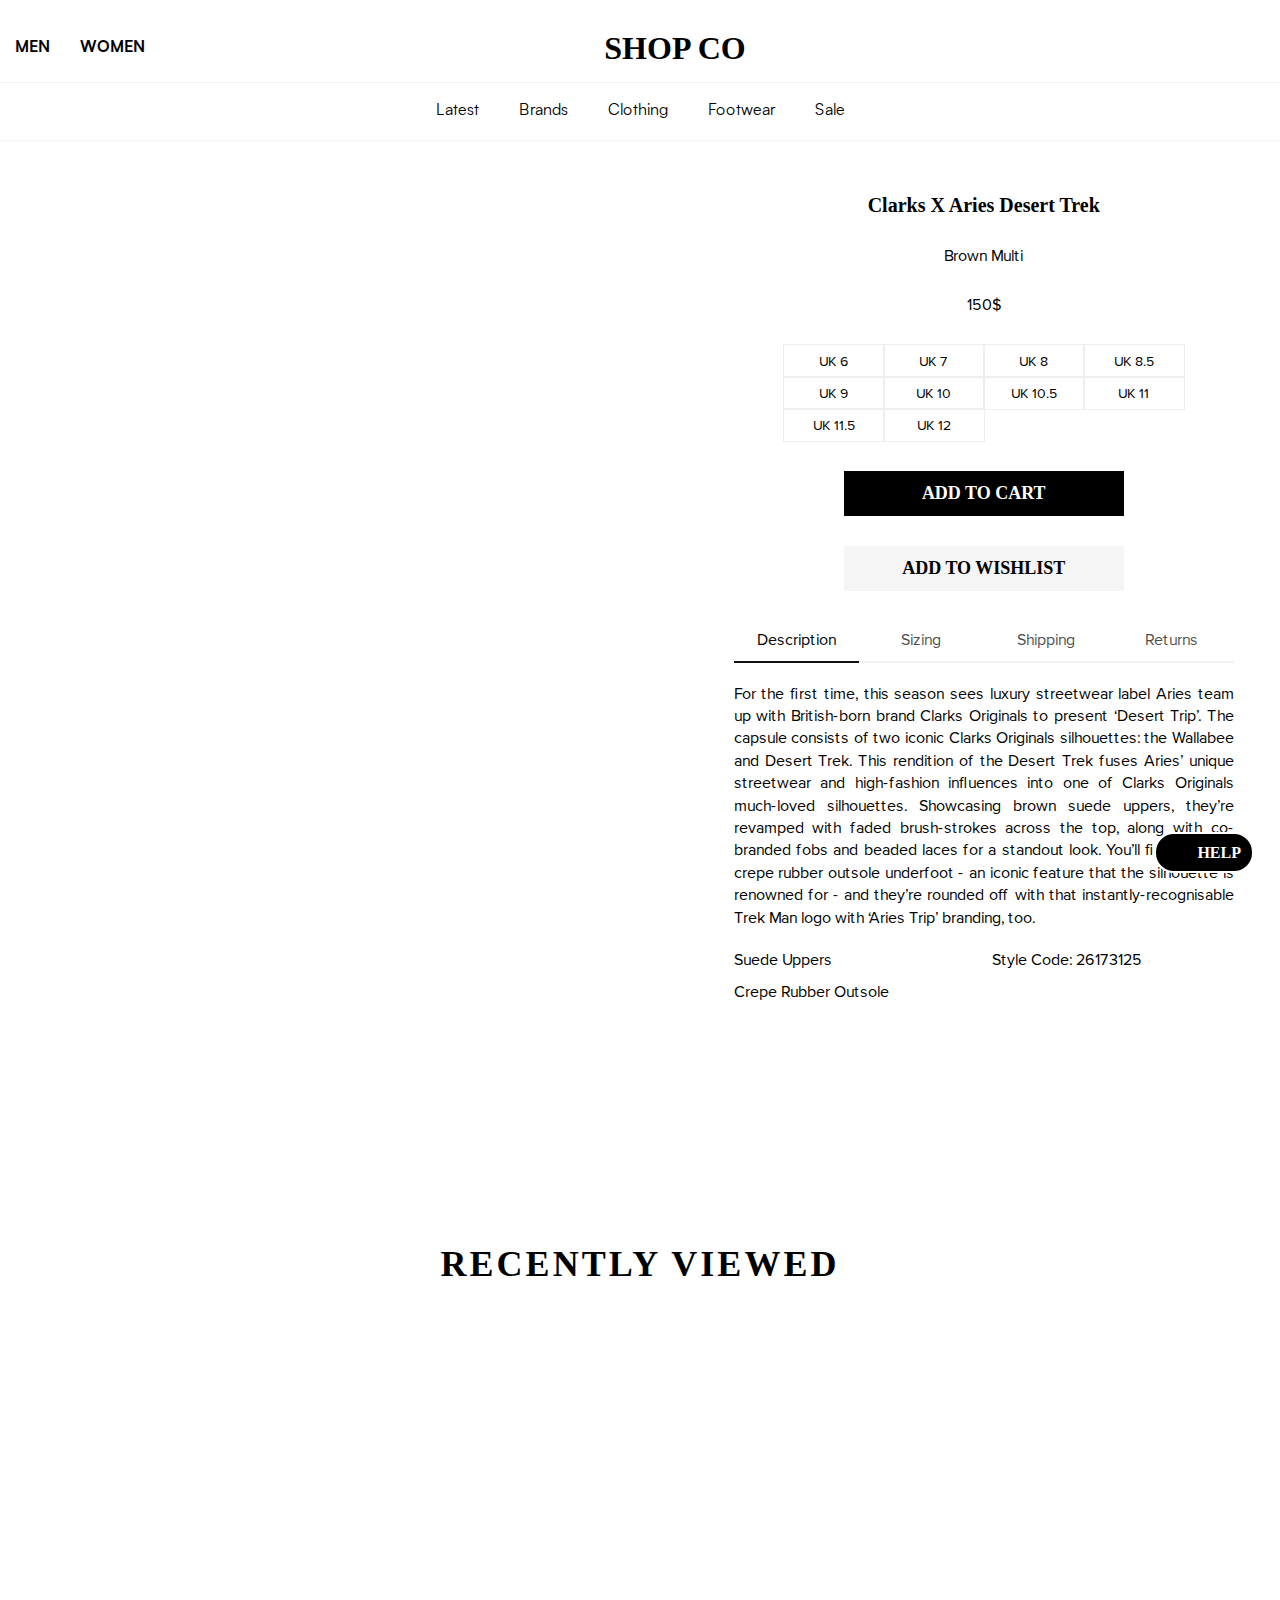
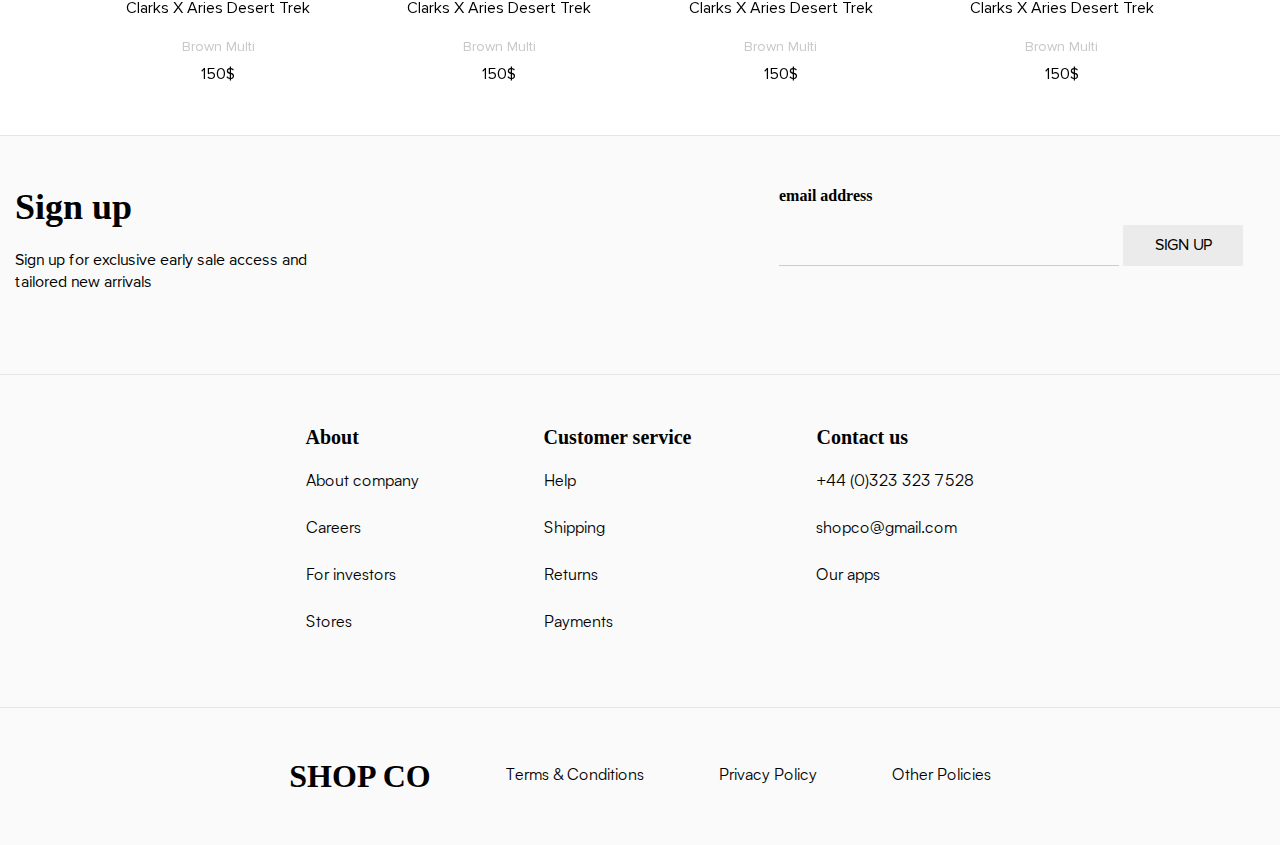
==== product.html @ d2378732 "Add files via upload" ====
<!DOCTYPE html><html lang="en"><head><meta charset="UTF-8"><meta name="viewport" content="width=device-width, initial-scale=1.0"><link rel="stylesheet" href="./files/swiper-bundle.min.css"><link rel="stylesheet" href="./css/style.css"><title>SHOP CO</title></head><body class="body"><div class="wrapper"><header class="header"><div class="header-inner"><div class="header-row"><div class="container"><div class="header-row__content"><nav class="nav header-row__nav"><div class="header__burger-menu"> <button class="burger-menu"><svg width="36" heigh="36" viewbox="0 0 100 100"><path class="line line-1" d="M20 30H80C80 30 94 29 94 67 94 78 91 82 85 82 79 82 75 75 75 75L25 25"/><path class="line line-2" d="M20 50H80"/><path class="line line-3" d="M20 70H80C80 70 94 71 94 33 94 22 91 18 85 18 79 18 75 25 75 25L25 75"/></svg></button></div><ul class="nav__list header-row__list"><li class="nav__item header-row__item"> <a href="index.html" class="nav__link header-row__link link">MEN</a></li><li class="nav__item header-row__item"> <a href="women.html" class="nav__link header-row__link link">WOMEN</a></li></ul> <a href="index.html" class="logo header-logo">SHOP CO</a><div class="header-row__buttons"> <button class="header-row__button modal-button" data-path="search"><img class="header-svg-button" src="img/icons/search.svg" alt=""></button> <button class="header-row__button modal-button" data-path="registration"><img class="header-svg-button" src="img/icons/user.svg" alt=""></button> <button class="header-row__button modal-button" data-path="registration"><img class="header-svg-button" src="img/icons/favourite.svg" alt=""></button> <button class="header-row__button modal-button" data-path="cart"><img class="header-svg-button" src="img/icons/busket.svg" alt=""></button></div></nav></div></div></div><div class="header-sub-wrapper"><div class="header-sub-row"><div class="container"><div class="header-sub-row__content"><nav class="nav header-sub-row__nav"><ul class="nav__list header-sub-row__list"><li class="nav__item header-sub-row__item" data-path="latest"> <a href="products.html" class="nav__link header-sub-row__link link">Latest</a></li><li class="nav__item header-sub-row__item" data-path="brands"> <a href="products.html" class="nav__link header-sub-row__link link">Brands</a></li><li class="nav__item header-sub-row__item" data-path="clothing"> <a href="products.html" class="nav__link header-sub-row__link link">Clothing</a></li><li class="nav__item header-sub-row__item" data-path="footwear"> <a href="products.html" class="nav__link header-sub-row__link link">Footwear</a></li><li class="nav__item header-sub-row__item" data-path="sale"> <a href="products.html" class="nav__link header-sub-row__link link">Sale</a></li></ul></nav></div></div></div><div class="site-navigation header__site-navigation"><div class="container"><div class="site-navigation__content"><div class="site-navigation__block site-navigation__block_visible" data-target="latest"><div class="site-navigation__element element"><h6 class="h h-6 element__headline">Latest week</h6><nav class="nav element__nav"><ul class="nav__list element__list"><li class="nav__item element__item"> <a href="products.html" class="nav__link element__link link">View all Latest</a></li><li class="nav__item element__item"> <a href="products.html" class="nav__link element__link link">Latest sneakers</a></li><li class="nav__item element__item"> <a href="products.html" class="nav__link element__link link">Latest lifestyle</a></li><li class="nav__item element__item"> <a href="products.html" class="nav__link element__link link">Latest features</a></li></ul></nav></div><div class="site-navigation__element element"><h6 class="h h-6 element__headline">Latest brands</h6><nav class="nav element__nav"><ul class="nav__list element__list"><li class="nav__item element__item"> <a href="" class="nav__link element__link link">HOKA</a></li><li class="nav__item element__item"> <a href="" class="nav__link element__link link">Carhartt</a></li><li class="nav__item element__item"> <a href="" class="nav__link element__link link">Crocs</a></li><li class="nav__item element__item"> <a href="" class="nav__link element__link link">Aries</a></li><li class="nav__item element__item"> <a href="" class="nav__link element__link link">Nike</a></li><li class="nav__item element__item"> <a href="" class="nav__link element__link link">Canada Goose</a></li><li class="nav__item element__item"> <a href="" class="nav__link element__link link">Rick Owens</a></li></ul></nav></div><div class="site-navigation__element element"><h6 class="h h-6 element__headline">Featured</h6><div class="element-grid"><div class="element-grid__item"><a href="#" class="element-grid__link"><picture><source srcset="img/header-featured/img1.avif"><source srcset="img/header-featured/img1.webp"> <img src="" alt="" class="element-grid__img"></picture></a><p class="text element-grid__item-headline">Season release</p></div><div class="element-grid__item"><a href="#" class="element-grid__link"><picture><source srcset="img/header-featured/img2.avif"><source srcset="img/header-featured/img2.webp"> <img src="" alt="" class="element-grid__img"></picture></a><p class="text element-grid__item-headline">Carhartt WIP</p></div><div class="element-grid__item"><a href="#" class="element-grid__link"><picture><source srcset="img/header-featured/img3.avif"><source srcset="img/header-featured/img3.webp"> <img src="" alt="" class="element-grid__img"></picture></a><p class="text element-grid__item-headline">Denim sales</p></div><div class="element-grid__item"><a href="#" class="element-grid__link"><picture><source srcset="img/header-featured/img4.avif"><source srcset="img/header-featured/img4.webp"> <img src="" alt="" class="element-grid__img"></picture></a><p class="text element-grid__item-headline">New shops</p></div></div></div></div><div class="site-navigation__block" data-target="brands"><div class="site-navigation__element element"><h6 class="h h-6 element__headline"><a href="products.html" class="link">View all brands</a></h6><nav class="nav element__nav element__nav_wide"><ul class="nav__list element__list"><li class="nav__item element__item"> <a href="" class="nav__link element__link link">Acne Studios</a></li><li class="nav__item element__item"> <a href="" class="nav__link element__link link">Adidas</a></li><li class="nav__item element__item"> <a href="" class="nav__link element__link link">A.P.C</a></li><li class="nav__item element__item"> <a href="" class="nav__link element__link link">Adanola</a></li><li class="nav__item element__item"> <a href="" class="nav__link element__link link">Aries</a></li><li class="nav__item element__item"> <a href="" class="nav__link element__link link">Anine Bing</a></li><li class="nav__item element__item"> <a href="" class="nav__link element__link link">Aarke</a></li><li class="nav__item element__item"> <a href="" class="nav__link element__link link">AGR</a></li><li class="nav__item element__item"> <a href="" class="nav__link element__link link">Air Jordan</a></li><li class="nav__item element__item"> <a href="" class="nav__link element__link link">AKila</a></li><li class="nav__item element__item"> <a href="" class="nav__link element__link link">Balmain</a></li><li class="nav__item element__item"> <a href="" class="nav__link element__link link">Barbour</a></li><li class="nav__item element__item"> <a href="" class="nav__link element__link link">Brain dead</a></li><li class="nav__item element__item"> <a href="" class="nav__link element__link link">Buy far</a></li><li class="nav__item element__item"> <a href="" class="nav__link element__link link">Calvin Klein</a></li><li class="nav__item element__item"> <a href="" class="nav__link element__link link">Converse</a></li><li class="nav__item element__item"> <a href="" class="nav__link element__link link">Dickies</a></li><li class="nav__item element__item"> <a href="" class="nav__link element__link link">DONNI</a></li><li class="nav__item element__item"> <a href="" class="nav__link element__link link">DROOL</a></li><li class="nav__item element__item"> <a href="" class="nav__link element__link link">Eastpak</a></li><li class="nav__item element__item"> <a href="" class="nav__link element__link link">Face Vessel</a></li><li class="nav__item element__item"> <a href="" class="nav__link element__link link">Ganni</a></li><li class="nav__item element__item"> <a href="" class="nav__link element__link link">Idea</a></li><li class="nav__item element__item"> <a href="" class="nav__link element__link link">Joah Brown</a></li><li class="nav__item element__item"> <a href="" class="nav__link element__link link">Lex Pott</a></li><li class="nav__item element__item"> <a href="" class="nav__link element__link link">Obey</a></li><li class="nav__item element__item"> <a href="" class="nav__link element__link link">Paco Rabanne</a></li><li class="nav__item element__item"> <a href="" class="nav__link element__link link">Reebok</a></li><li class="nav__item element__item"> <a href="" class="nav__link element__link link">UGG</a></li><li class="nav__item element__item"> <a href="" class="nav__link element__link link">Y-3</a></li></ul></nav></div><div class="site-navigation__element element"><h6 class="h h-6 element__headline">Featured</h6><div class="element-grid brands-grid"><div class="element-grid__item"><a href="#" class="element-grid__link"><picture><source srcset="img/header-featured/img5.avif"><source srcset="img/header-featured/img5.webp"> <img src="" alt="" class="element-grid__img"></picture></a><p class="text element-grid__item-headline">Y-3</p></div><div class="element-grid__item"><a href="#" class="element-grid__link"><picture><source srcset="img/header-featured/img6.avif"><source srcset="img/header-featured/img6.webp"> <img src="" alt="" class="element-grid__img"></picture></a><p class="text element-grid__item-headline">Paco Rabanne</p></div></div></div></div><div class="site-navigation__block" data-target="clothing"><div class="site-navigation__element element"><h6 class="h h-6 element__headline"><a href="products.html" class="link">View all clothing</a></h6><nav class="nav element__nav"><ul class="nav__list element__list"><li class="nav__item element__item"> <a href="" class="nav__link element__link link">Hoodie and swearts</a></li><li class="nav__item element__item"> <a href="" class="nav__link element__link link">Coats and jackets</a></li><li class="nav__item element__item"> <a href="" class="nav__link element__link link">Knitwear</a></li><li class="nav__item element__item"> <a href="" class="nav__link element__link link">Shirts</a></li><li class="nav__item element__item"> <a href="" class="nav__link element__link link">Jeans</a></li><li class="nav__item element__item"> <a href="" class="nav__link element__link link">Shorts</a></li><li class="nav__item element__item"> <a href="" class="nav__link element__link link">Knitwear</a></li><li class="nav__item element__item"> <a href="" class="nav__link element__link link">Loungewear</a></li><li class="nav__item element__item"> <a href="" class="nav__link element__link link">T-shirts</a></li><li class="nav__item element__item"> <a href="" class="nav__link element__link link">Underwear</a></li></ul></nav></div><div class="site-navigation__element element"><h6 class="h h-6 element__headline">Latest brands</h6><nav class="nav element__nav"><ul class="nav__list element__list"><li class="nav__item element__item"> <a href="" class="nav__link element__link link">A.P.C.</a></li><li class="nav__item element__item"> <a href="" class="nav__link element__link link">Acne studios</a></li><li class="nav__item element__item"> <a href="" class="nav__link element__link link">Barbour</a></li><li class="nav__item element__item"> <a href="" class="nav__link element__link link">Carhartt WIP</a></li><li class="nav__item element__item"> <a href="" class="nav__link element__link link">Neighborhood</a></li><li class="nav__item element__item"> <a href="" class="nav__link element__link link">Represent</a></li><li class="nav__item element__item"> <a href="" class="nav__link element__link link">Moncler</a></li><li class="nav__item element__item"> <a href="" class="nav__link element__link link">Palm Angels</a></li><li class="nav__item element__item"> <a href="" class="nav__link element__link link">Stussy</a></li><li class="nav__item element__item"> <a href="" class="nav__link element__link link">WTAPS</a></li></ul></nav></div><div class="site-navigation__element element"><h6 class="h h-6 element__headline">Featured</h6><div class="element-grid"><div class="element-grid__item"><a href="#" class="element-grid__link"><picture><source srcset="img/header-featured/img7.avif"><source srcset="img/header-featured/img7.webp"> <img src="" alt="" class="element-grid__img"></picture></a><p class="text element-grid__item-headline">Gucci</p></div><div class="element-grid__item"><a href="#" class="element-grid__link"><picture><source srcset="img/header-featured/img8.avif"><source srcset="img/header-featured/img8.webp"> <img src="" alt="" class="element-grid__img"></picture></a><p class="text element-grid__item-headline">Carhartt WIP</p></div><div class="element-grid__item"><a href="#" class="element-grid__link"><picture><source srcset="img/header-featured/img9.avif"><source srcset="img/header-featured/img9.webp"> <img src="" alt="" class="element-grid__img"></picture></a><p class="text element-grid__item-headline">Bape</p></div><div class="element-grid__item"><a href="#" class="element-grid__link"><picture><source srcset="img/header-featured/img10.avif"><source srcset="img/header-featured/img10.webp"> <img src="" alt="" class="element-grid__img"></picture></a><p class="text element-grid__item-headline">New shops</p></div></div></div></div><div class="site-navigation__block" data-target="footwear"><div class="site-navigation__element element"><nav class="nav element__nav"><ul class="nav__list element__list"><li class="nav__item element__item"> <a href="products.html" class="nav__link element__link link">View all footwear</a></li><li class="nav__item element__item"> <a href="" class="nav__link element__link link">Sneakers</a></li><li class="nav__item element__item"> <a href="" class="nav__link element__link link">Luxury Sneakers</a></li><li class="nav__item element__item"> <a href="" class="nav__link element__link link">Boots</a></li><li class="nav__item element__item"> <a href="" class="nav__link element__link link">Shoes</a></li><li class="nav__item element__item"> <a href="" class="nav__link element__link link">Slippers</a></li></ul></nav></div><div class="site-navigation__element element"><h6 class="h h-6 element__headline">Footwear brands</h6><nav class="nav element__nav"><ul class="nav__list element__list"><li class="nav__item element__item"> <a href="" class="nav__link element__link link">HOKA</a></li><li class="nav__item element__item"> <a href="" class="nav__link element__link link">Adidas</a></li><li class="nav__item element__item"> <a href="" class="nav__link element__link link">Asics</a></li><li class="nav__item element__item"> <a href="" class="nav__link element__link link">Alexandr Mqueen</a></li><li class="nav__item element__item"> <a href="" class="nav__link element__link link">Crocks</a></li><li class="nav__item element__item"> <a href="" class="nav__link element__link link">Canada Goose</a></li><li class="nav__item element__item"> <a href="" class="nav__link element__link link">New balance</a></li><li class="nav__item element__item"> <a href="" class="nav__link element__link link">Nike</a></li></ul></nav></div><div class="site-navigation__element element"><h6 class="h h-6 element__headline">Featured</h6><div class="element-grid"><div class="element-grid__item"><a href="#" class="element-grid__link"><picture><source srcset="img/header-featured/img11.webp"><source srcset="img/header-featured/img11.avif"> <img src="" alt="" class="element-grid__img"></picture></a><p class="text element-grid__item-headline">Season release</p></div><div class="element-grid__item"><a href="#" class="element-grid__link"><picture><source srcset="img/header-featured/img12.webp"><source srcset="img/header-featured/img12.avif"> <img src="" alt="" class="element-grid__img"></picture></a><p class="text element-grid__item-headline">Carhartt WIP</p></div><div class="element-grid__item"><a href="#" class="element-grid__link"><picture><source srcset="img/header-featured/img13.webp"><source srcset="img/header-featured/img13.avif"> <img src="" alt="" class="element-grid__img"></picture></a><p class="text element-grid__item-headline">Denim sales</p></div><div class="element-grid__item"><a href="#" class="element-grid__link"><picture><source srcset="img/header-featured/img14.webp"><source srcset="img/header-featured/img14.avif"> <img src="" alt="" class="element-grid__img"></picture></a><p class="text element-grid__item-headline">New shops</p></div></div></div></div><div class="site-navigation__block" data-target="sale"><div class="site-navigation__element element"><h6 class="h h-6 element__headline">View all sales</h6><nav class="nav element__nav"><ul class="nav__list element__list"><li class="nav__item element__item"> <a href="products.html" class="nav__link element__link link">All sale clothing</a></li><li class="nav__item element__item"> <a href="" class="nav__link element__link link">Jackets and coats</a></li><li class="nav__item element__item"> <a href="" class="nav__link element__link link">Knitwear</a></li><li class="nav__item element__item"> <a href="" class="nav__link element__link link">Triusers</a></li><li class="nav__item element__item"> <a href="" class="nav__link element__link link">Tops</a></li><li class="nav__item element__item"> <a href="" class="nav__link element__link link">Jeans</a></li><li class="nav__item element__item"> <a href="" class="nav__link element__link link">T-shirts</a></li><li class="nav__item element__item"> <a href="" class="nav__link element__link link">Boots</a></li><li class="nav__item element__item"> <a href="" class="nav__link element__link link">Jewellery</a></li></ul></nav></div><div class="site-navigation__element element"><h6 class="h h-6 element__headline">Latest brands</h6><nav class="nav element__nav"><ul class="nav__list element__list"><li class="nav__item element__item"> <a href="" class="nav__link element__link link">HOKA</a></li><li class="nav__item element__item"> <a href="" class="nav__link element__link link">Carhartt</a></li><li class="nav__item element__item"> <a href="" class="nav__link element__link link">Crocs</a></li><li class="nav__item element__item"> <a href="" class="nav__link element__link link">Aries</a></li><li class="nav__item element__item"> <a href="" class="nav__link element__link link">Nike</a></li><li class="nav__item element__item"> <a href="" class="nav__link element__link link">Canada Goose</a></li><li class="nav__item element__item"> <a href="" class="nav__link element__link link">Rick Owens</a></li></ul></nav></div><div class="site-navigation__element element"><h6 class="h h-6 element__headline">Discount</h6><nav class="nav element__nav"><ul class="nav__list element__list"><li class="nav__item element__item"> <a href="" class="nav__link element__link link">UP TO 20%</a></li><li class="nav__item element__item"> <a href="" class="nav__link element__link link">UP TO 30%</a></li><li class="nav__item element__item"> <a href="" class="nav__link element__link link">UP TO 40%</a></li><li class="nav__item element__item"> <a href="" class="nav__link element__link link">UP TO 50%</a></li></ul></nav></div><div class="site-navigation__element element"><h6 class="h h-6 element__headline">Featured</h6><div class="element-grid"><div class="element-grid__item"><a href="#" class="element-grid__link"><picture><source srcset="img/header-featured/img16.avif"><source srcset="img/header-featured/img16.webp"> <img src="img/header-featured/img16.avif" alt="" class="element-grid__img"></picture></a><p class="text element-grid__item-headline">Season release</p></div><div class="element-grid__item"><a href="#" class="element-grid__link"><picture><source srcset="./img/header-featured/img15.avif"><source srcset="./img/header-featured/img15.webp"> <img src="./img/header-featured/img15.avif" alt="" class="element-grid__img"></picture></a><p class="text element-grid__item-headline">Carhartt WIP</p></div></div></div></div></div></div></div></div><div class="mobile-menu"><div class="overlay"></div><div class="mobile-menu__block"><div class="mobile-menu__wrapper"><div class="mobile-menu__container mobile-menu__container_open mobile-menu__container_main" data-list="main"><div class="mobile-menu__logo-wrapper"> <a href="index.html" class="logo mobile-menu__logo">SHOP CO</a></div><div class="mobile-menu__gender"><div class="mobile-menu__gender-item mobile-menu__gender-item_active" data-path="men"> <a href="index.html" class="text mobile-menu__gender-link">MEN</a href="index.html"></div><div class="mobile-menu__gender-item" data-path="women"> <a href="index.html" class="text mobile-menu__gender-link">WOMEN</a href="index.html"></div></div><div class="mobile-menu__categories"><div class="mobile-menu__category switch-element" data-path="latest">Latest <img src="./img/icons/right.svg" alt=""></div><div class="mobile-menu__category switch-element" data-path="brands">Brands<img src="./img/icons/right.svg" alt=""></div><div class="mobile-menu__category switch-element" data-path="clothing">Clothing <img src="./img/icons/right.svg" alt=""></div><div class="mobile-menu__category switch-element" data-path="footwear">Footwear <img src="./img/icons/right.svg" alt=""></div><div class="mobile-menu__category switch-element" data-path="sale">Sale <img src="./img/icons/right.svg" alt=""></div></div><div class="log-in"><div class="log-in__wrapper"><p class="text log-in__text">Account</p> <button class="text log-in__button modal-button" data-path="registration">Log in <img src="./img/icons/right.svg" alt=""></button></div></div></div><div class="mobile-menu__container" data-list="latest"><div class="mobile-menu__categories"><ul class="mobile-menu__list"><li class="mobile-menu__category mobile-menu__category_prev switch-element" data-path="main"> <img class="mobile-menu__arrow" src="./img/icons/right.svg" alt=""><p class="">All</p></li><li class="mobile-menu__list-item"> <a href="#" class="text mobile-menu__category mobile-menu__category_bold mobile-menu__category_mini">View all latest<img src="./img/icons/right.svg" alt=""></a></li><li class="mobile-menu__list-item"> <a href="#" class="text mobile-menu__category mobile-menu__category_mini">HOKA<img src="./img/icons/right.svg" alt=""></a></li><li class="mobile-menu__list-item"> <a href="#" class="text mobile-menu__category mobile-menu__category_mini">Carhartt<img src="./img/icons/right.svg" alt=""></a></li><li class="mobile-menu__list-item"> <a href="#" class="text mobile-menu__category mobile-menu__category_mini">Crocs<img src="./img/icons/right.svg" alt=""></a></li><li class="mobile-menu__list-item"> <a href="#" class="text mobile-menu__category mobile-menu__category_mini">Aries<img src="./img/icons/right.svg" alt=""></a></li><li class="mobile-menu__list-item"> <a href="#" class="text mobile-menu__category mobile-menu__category_mini">Nike<img src="./img/icons/right.svg" alt=""></a></li><li class="mobile-menu__list-item"> <a href="#" class="text mobile-menu__category mobile-menu__category_mini">Canada Goose<img src="./img/icons/right.svg" alt=""></a></li><li class="mobile-menu__list-item"> <a href="#" class="text mobile-menu__category mobile-menu__category_mini">Rick Owens<img src="./img/icons/right.svg" alt=""></a></li></ul></div></div><div class="mobile-menu__container" data-list="brands"><div class="mobile-menu__categories"><ul class="mobile-menu__list"><li class="mobile-menu__category mobile-menu__category_prev switch-element" data-path="main"> <img class="mobile-menu__arrow" src="./img/icons/right.svg" alt=""><p class="">All</p></li><li class="mobile-menu__list-item"> <a href="#" class="text mobile-menu__category mobile-menu__category_bold mobile-menu__category_mini">View all brands<img src="./img/icons/right.svg" alt=""></a></li><li class="mobile-menu__list-item"> <a href="#" class="text mobile-menu__category mobile-menu__category_mini">Acne Studios<img src="./img/icons/right.svg" alt=""></a></li><li class="mobile-menu__list-item"> <a href="#" class="text mobile-menu__category mobile-menu__category_mini">Adidas<img src="./img/icons/right.svg" alt=""></a></li><li class="mobile-menu__list-item"> <a href="#" class="text mobile-menu__category mobile-menu__category_mini">A.P.C<img src="./img/icons/right.svg" alt=""></a></li><li class="mobile-menu__list-item"> <a href="#" class="text mobile-menu__category mobile-menu__category_mini">Adanola<img src="./img/icons/right.svg" alt=""></a></li><li class="mobile-menu__list-item"> <a href="#" class="text mobile-menu__category mobile-menu__category_mini">Aries<img src="./img/icons/right.svg" alt=""></a></li><li class="mobile-menu__list-item"> <a href="#" class="text mobile-menu__category mobile-menu__category_mini">Anine Bing<img src="./img/icons/right.svg" alt=""></a></li><li class="mobile-menu__list-item"> <a href="#" class="text mobile-menu__category mobile-menu__category_mini">Aarke<img src="./img/icons/right.svg" alt=""></a></li><li class="mobile-menu__list-item"> <a href="#" class="text mobile-menu__category mobile-menu__category_mini">AGR<img src="./img/icons/right.svg" alt=""></a></li><li class="mobile-menu__list-item"> <a href="#" class="text mobile-menu__category mobile-menu__category_mini">Air Jordan<img src="./img/icons/right.svg" alt=""></a></li><li class="mobile-menu__list-item"> <a href="#" class="text mobile-menu__category mobile-menu__category_mini">AKila<img src="./img/icons/right.svg" alt=""></a></li><li class="mobile-menu__list-item"> <a href="#" class="text mobile-menu__category mobile-menu__category_mini">Balmain<img src="./img/icons/right.svg" alt=""></a></li><li class="mobile-menu__list-item"> <a href="#" class="text mobile-menu__category mobile-menu__category_mini">Barbour<img src="./img/icons/right.svg" alt=""></a></li><li class="mobile-menu__list-item"> <a href="#" class="text mobile-menu__category mobile-menu__category_mini">Brain dead<img src="./img/icons/right.svg" alt=""></a></li><li class="mobile-menu__list-item"> <a href="#" class="text mobile-menu__category mobile-menu__category_mini">Buy far<img src="./img/icons/right.svg" alt=""></a></li><li class="mobile-menu__list-item"> <a href="#" class="text mobile-menu__category mobile-menu__category_mini">Calvin Klein<img src="./img/icons/right.svg" alt=""></a></li><li class="mobile-menu__list-item"> <a href="#" class="text mobile-menu__category mobile-menu__category_mini">Converse<img src="./img/icons/right.svg" alt=""></a></li><li class="mobile-menu__list-item"> <a href="#" class="text mobile-menu__category mobile-menu__category_mini">Dickies<img src="./img/icons/right.svg" alt=""></a></li><li class="mobile-menu__list-item"> <a href="#" class="text mobile-menu__category mobile-menu__category_mini">DONNI<img src="./img/icons/right.svg" alt=""></a></li><li class="mobile-menu__list-item"> <a href="#" class="text mobile-menu__category mobile-menu__category_mini">DROOL<img src="./img/icons/right.svg" alt=""></a></li><li class="mobile-menu__list-item"> <a href="#" class="text mobile-menu__category mobile-menu__category_mini">Eastpak<img src="./img/icons/right.svg" alt=""></a></li><li class="mobile-menu__list-item"> <a href="#" class="text mobile-menu__category mobile-menu__category_mini">Face Vessel<img src="./img/icons/right.svg" alt=""></a></li><li class="mobile-menu__list-item"> <a href="#" class="text mobile-menu__category mobile-menu__category_mini">Ganni<img src="./img/icons/right.svg" alt=""></a></li><li class="mobile-menu__list-item"> <a href="#" class="text mobile-menu__category mobile-menu__category_mini">Idea<img src="./img/icons/right.svg" alt=""></a></li><li class="mobile-menu__list-item"> <a href="#" class="text mobile-menu__category mobile-menu__category_mini">Joah Brown<img src="./img/icons/right.svg" alt=""></a></li><li class="mobile-menu__list-item"> <a href="#" class="text mobile-menu__category mobile-menu__category_mini">Lex Pott<img src="./img/icons/right.svg" alt=""></a></li><li class="mobile-menu__list-item"> <a href="#" class="text mobile-menu__category mobile-menu__category_mini">Obey<img src="./img/icons/right.svg" alt=""></a></li><li class="mobile-menu__list-item"> <a href="#" class="text mobile-menu__category mobile-menu__category_mini">Paco Rabanne<img src="./img/icons/right.svg" alt=""></a></li><li class="mobile-menu__list-item"> <a href="#" class="text mobile-menu__category mobile-menu__category_mini">Reebok<img src="./img/icons/right.svg" alt=""></a></li><li class="mobile-menu__list-item"> <a href="#" class="text mobile-menu__category mobile-menu__category_mini">UGG<img src="./img/icons/right.svg" alt=""></a></li><li class="mobile-menu__list-item"> <a href="#" class="text mobile-menu__category mobile-menu__category_mini">Y-3<img src="./img/icons/right.svg" alt=""></a></li></ul></div></div><div class="mobile-menu__container" data-list="clothing"><div class="mobile-menu__categories"><ul class="mobile-menu__list"><li class="mobile-menu__category mobile-menu__category_prev switch-element" data-path="main"> <img class="mobile-menu__arrow" src="./img/icons/right.svg" alt=""><p class="">All</p></li><li class="mobile-menu__list-item"> <a href="#" class="text mobile-menu__category mobile-menu__category_bold mobile-menu__category_mini">View all clothing<img src="./img/icons/right.svg" alt=""></a></li><li class="mobile-menu__list-item"> <a href="#" class="text mobile-menu__category mobile-menu__category_mini">Hoodie and swearts<img src="./img/icons/right.svg" alt=""></a></li><li class="mobile-menu__list-item"> <a href="#" class="text mobile-menu__category mobile-menu__category_mini">Coats and jackets<img src="./img/icons/right.svg" alt=""></a></li><li class="mobile-menu__list-item"> <a href="#" class="text mobile-menu__category mobile-menu__category_mini">Knitwear<img src="./img/icons/right.svg" alt=""></a></li><li class="mobile-menu__list-item"> <a href="#" class="text mobile-menu__category mobile-menu__category_mini">Shirts<img src="./img/icons/right.svg" alt=""></a></li><li class="mobile-menu__list-item"> <a href="#" class="text mobile-menu__category mobile-menu__category_mini">Jeans<img src="./img/icons/right.svg" alt=""></a></li><li class="mobile-menu__list-item"> <a href="#" class="text mobile-menu__category mobile-menu__category_mini">Shorts<img src="./img/icons/right.svg" alt=""></a></li><li class="mobile-menu__list-item"> <a href="#" class="text mobile-menu__category mobile-menu__category_mini">Knitwear<img src="./img/icons/right.svg" alt=""></a></li><li class="mobile-menu__list-item"> <a href="#" class="text mobile-menu__category mobile-menu__category_mini">Loungewear<img src="./img/icons/right.svg" alt=""></a></li><li class="mobile-menu__list-item"> <a href="#" class="text mobile-menu__category mobile-menu__category_mini">T-shirts<img src="./img/icons/right.svg" alt=""></a></li><li class="mobile-menu__list-item"> <a href="#" class="text mobile-menu__category mobile-menu__category_mini">Underwear<img src="./img/icons/right.svg" alt=""></a></li></ul></div></div><div class="mobile-menu__container" data-list="footwear"><div class="mobile-menu__categories"><ul class="mobile-menu__list"><li class="mobile-menu__category mobile-menu__category_prev switch-element" data-path="main"> <img class="mobile-menu__arrow" src="./img/icons/right.svg" alt=""><p class="">All</p></li><li class="mobile-menu__list-item"> <a href="#" class="text mobile-menu__category mobile-menu__category_bold mobile-menu__category_mini">View all footwear<img src="./img/icons/right.svg" alt=""></a></li><li class="mobile-menu__list-item"> <a href="#" class="text mobile-menu__category mobile-menu__category_mini">HOKA<img src="./img/icons/right.svg" alt=""></a></li><li class="mobile-menu__list-item"> <a href="#" class="text mobile-menu__category mobile-menu__category_mini">Adidas<img src="./img/icons/right.svg" alt=""></a></li><li class="mobile-menu__list-item"> <a href="#" class="text mobile-menu__category mobile-menu__category_mini">Asics<img src="./img/icons/right.svg" alt=""></a></li><li class="mobile-menu__list-item"> <a href="#" class="text mobile-menu__category mobile-menu__category_mini">Alexandr Mqueen<img src="./img/icons/right.svg" alt=""></a></li><li class="mobile-menu__list-item"> <a href="#" class="text mobile-menu__category mobile-menu__category_mini">Crocks<img src="./img/icons/right.svg" alt=""></a></li><li class="mobile-menu__list-item"> <a href="#" class="text mobile-menu__category mobile-menu__category_mini">Canada Goose<img src="./img/icons/right.svg" alt=""></a></li><li class="mobile-menu__list-item"> <a href="#" class="text mobile-menu__category mobile-menu__category_mini">New balance<img src="./img/icons/right.svg" alt=""></a></li><li class="mobile-menu__list-item"> <a href="#" class="text mobile-menu__category mobile-menu__category_mini">Nike<img src="./img/icons/right.svg" alt=""></a></li></ul></div></div><div class="mobile-menu__container" data-list="sale"><div class="mobile-menu__categories"><ul class="mobile-menu__list"><li class="mobile-menu__category mobile-menu__category_prev switch-element" data-path="main"> <img class="mobile-menu__arrow" src="./img/icons/right.svg" alt=""><p class="">All</p></li><li class="mobile-menu__list-item"> <a href="#" class="text mobile-menu__category mobile-menu__category_bold mobile-menu__category_mini">View all sales<img src="./img/icons/right.svg" alt=""></a></li><li class="mobile-menu__list-item"> <a href="#" class="text mobile-menu__category mobile-menu__category_mini">Jackets and coats<img src="./img/icons/right.svg" alt=""></a></li><li class="mobile-menu__list-item"> <a href="#" class="text mobile-menu__category mobile-menu__category_mini">Knitwear<img src="./img/icons/right.svg" alt=""></a></li><li class="mobile-menu__list-item"> <a href="#" class="text mobile-menu__category mobile-menu__category_mini">Triusers<img src="./img/icons/right.svg" alt=""></a></li><li class="mobile-menu__list-item"> <a href="#" class="text mobile-menu__category mobile-menu__category_mini">Tops<img src="./img/icons/right.svg" alt=""></a></li><li class="mobile-menu__list-item"> <a href="#" class="text mobile-menu__category mobile-menu__category_mini">Jeans<img src="./img/icons/right.svg" alt=""></a></li><li class="mobile-menu__list-item"> <a href="#" class="text mobile-menu__category mobile-menu__category_mini">T-shirts<img src="./img/icons/right.svg" alt=""></a></li><li class="mobile-menu__list-item"> <a href="#" class="text mobile-menu__category mobile-menu__category_mini">Boots<img src="./img/icons/right.svg" alt=""></a></li><li class="mobile-menu__list-item"> <a href="#" class="text mobile-menu__category mobile-menu__category_mini">Jewellery<img src="./img/icons/right.svg" alt=""></a></li></ul></div></div></div></div></div></div></header><div class="main main-item"><section class="item-info"><div class="container"><div class="item-info__content"><div class="swiper-gallery"><div class="swiper swiper-gallery__swiper swiper-gallery__swiper_main"><div class="swiper-wrapper"><div class="swiper-slide swiper-gallery__swiper-slide"><img class="swiper-slide__img swiper-slide__img_main" src="./img/swiper-gallery/img1.webp" alt=""></div><div class="swiper-slide swiper-gallery__swiper-slide"><img class="swiper-slide__img swiper-slide__img_main" src="./img/swiper-gallery/img2.webp" alt=""></div><div class="swiper-slide swiper-gallery__swiper-slide"><img class="swiper-slide__img swiper-slide__img_main" src="./img/swiper-gallery/img3.webp" alt=""></div><div class="swiper-slide swiper-gallery__swiper-slide"><img class="swiper-slide__img swiper-slide__img_main" src="./img/swiper-gallery/img4.webp" alt=""></div><div class="swiper-slide swiper-gallery__swiper-slide"><img class="swiper-slide__img swiper-slide__img_main" src="./img/swiper-gallery/img5.webp" alt=""></div><div class="swiper-slide swiper-gallery__swiper-slide"><img class="swiper-slide__img swiper-slide__img_main" src="./img/swiper-gallery/img6.webp" alt=""></div></div></div><div class="swiper swiper-gallery__swiper swiper-gallery__swiper_vertical"><div class="swiper-wrapper"><div class="swiper-slide swiper-gallery__swiper-slide swiper-gallery__swiper-slide_vertical"> <img class="swiper-slide__img swiper-slide__img_vertical" src="./img/swiper-gallery/swiper-vertical/img1.webp" alt=""></div><div class="swiper-slide swiper-gallery__swiper-slide swiper-gallery__swiper-slide_vertical"> <img class="swiper-slide__img swiper-slide__img_vertical" src="./img/swiper-gallery/swiper-vertical/img2.webp" alt=""></div><div class="swiper-slide swiper-gallery__swiper-slide swiper-gallery__swiper-slide_vertical"> <img class="swiper-slide__img swiper-slide__img_vertical" src="./img/swiper-gallery/swiper-vertical/img3.webp" alt=""></div><div class="swiper-slide swiper-gallery__swiper-slide swiper-gallery__swiper-slide_vertical"> <img class="swiper-slide__img swiper-slide__img_vertical" src="./img/swiper-gallery/swiper-vertical/img4.webp" alt=""></div><div class="swiper-slide swiper-gallery__swiper-slide swiper-gallery__swiper-slide_vertical"> <img class="swiper-slide__img swiper-slide__img_vertical" src="./img/swiper-gallery/swiper-vertical/img5.webp" alt=""></div><div class="swiper-slide swiper-gallery__swiper-slide swiper-gallery__swiper-slide_vertical"> <img class="swiper-slide__img swiper-slide__img_vertical" src="./img/swiper-gallery/swiper-vertical/img6.webp" alt=""></div></div></div></div><div class="item-description"><h6 class="h h-6 item-description__name">Clarks X Aries Desert Trek</h6><p class="text item-description__color">Brown Multi</p><p class="text item-description__price">150$</p><div class="item-description__size-box"><div class="choice-size item-description__choice-size"> <label class="choice__label-size item-description__label-size"><input type="checkbox" class="choice__input-size item-description__input-size"> <span class="choice__span-size item-description__span-size  choice__span-size_uppercase">uk 6</span></label></div><div class="choice-size item-description__choice-size"> <label class="choice__label-size item-description__label-size"><input type="checkbox" class="choice__input-size item-description__input-size"> <span class="choice__span-size item-description__span-size  choice__span-size_uppercase">uk 7</span></label></div><div class="choice-size item-description__choice-size"> <label class="choice__label-size item-description__label-size"><input type="checkbox" class="choice__input-size item-description__input-size"> <span class="choice__span-size item-description__span-size  choice__span-size_uppercase">uk 8</span></label></div><div class="choice-size item-description__choice-size"> <label class="choice__label-size item-description__label-size"><input type="checkbox" class="choice__input-size item-description__input-size"> <span class="choice__span-size item-description__span-size  choice__span-size_uppercase">uk 8.5</span></label></div><div class="choice-size item-description__choice-size"> <label class="choice__label-size item-description__label-size"><input type="checkbox" class="choice__input-size item-description__input-size"> <span class="choice__span-size item-description__span-size  choice__span-size_uppercase">uk 9</span></label></div><div class="choice-size item-description__choice-size"> <label class="choice__label-size item-description__label-size"><input type="checkbox" class="choice__input-size item-description__input-size"> <span class="choice__span-size item-description__span-size  choice__span-size_uppercase">uk 10</span></label></div><div class="choice-size item-description__choice-size"> <label class="choice__label-size item-description__label-size"><input type="checkbox" class="choice__input-size item-description__input-size"> <span class="choice__span-size item-description__span-size  choice__span-size_uppercase">uk 10.5</span></label></div><div class="choice-size item-description__choice-size"> <label class="choice__label-size item-description__label-size"><input type="checkbox" class="choice__input-size item-description__input-size"> <span class="choice__span-size item-description__span-size  choice__span-size_uppercase">uk 11</span></label></div><div class="choice-size item-description__choice-size"> <label class="choice__label-size item-description__label-size"><input type="checkbox" class="choice__input-size item-description__input-size"> <span class="choice__span-size item-description__span-size  choice__span-size_uppercase">uk 11.5</span></label></div><div class="choice-size item-description__choice-size"> <label class="choice__label-size item-description__label-size"><input type="checkbox" class="choice__input-size item-description__input-size"> <span class="choice__span-size item-description__span-size  choice__span-size_uppercase">uk 12</span></label></div></div> <button class="item-description__button item-description__button_black">add to cart</button> <button class="item-description__button">add to wishlist</button><div class="item-description__tabs"><div class="text item-description__tabs-row"><div class="item-description__tab item-description__tab_active" data-tab="description">description</div><div class="item-description__tab" data-tab="size">sizing</div><div class="item-description__tab" data-tab="shipping">shipping</div><div class="item-description__tab" data-tab="returns">returns</div></div><div class="item-description__tab-info item-description__tab-info_active item-description__description" data-info="description"><p class="text item-description__description-text">For the first time, this season sees luxury streetwear label Aries team up with British-born brand Clarks Originals to present ‘Desert Trip’. The capsule consists of two iconic Clarks Originals silhouettes: the Wallabee and Desert Trek. This rendition of the Desert Trek fuses Aries’ unique streetwear and high-fashion influences into one of Clarks Originals much-loved silhouettes. Showcasing brown suede uppers, they’re revamped with faded brush-strokes across the top, along with co-branded fobs and beaded laces for a standout look. You’ll find its usual crepe rubber outsole underfoot - an iconic feature that the silhouette is renowned for - and they’re rounded off with that instantly-recognisable Trek Man logo with ‘Aries Trip’ branding, too.</p><ul class="text item-description__description-list"><li class="item-description__description-item"><p class="item-description__description-text">Suede Uppers</p></li><li class="item-description__description-item"><p class="item-description__description-text">Crepe Rubber Outsole</p></li><li class="item-description__description-item"><p class="item-description__description-text">Style Code: 26173125</p></li></ul></div><div class="item-description__tab-info item-description__size" data-info="size"><div class="item-description__size-table"><div class="item-description__size-thead"><div class="text item-description__size-th">UK</div><div class="text item-description__size-th">US</div><div class="text item-description__size-th">Japan</div><div class="text item-description__size-th">EU</div></div><div class="text item-description__size-tbody"><div class="item-description__size-column"><div class="item-description__size-td">UK 2.5</div><div class="item-description__size-td">UK 3</div><div class="item-description__size-td">UK 3.5</div><div class="item-description__size-td">UK 4</div><div class="item-description__size-td">UK 4.5</div><div class="item-description__size-td">UK 5</div><div class="item-description__size-td">UK 5.5</div><div class="item-description__size-td">UK 6</div><div class="item-description__size-td">UK 6.5</div><div class="item-description__size-td">UK 7</div><div class="item-description__size-td">UK 7.5</div><div class="item-description__size-td">UK 8</div><div class="item-description__size-td">UK 8.5</div><div class="item-description__size-td">UK 9</div><div class="item-description__size-td">UK 9.5</div><div class="item-description__size-td">UK 10</div><div class="item-description__size-td">UK 10.5</div><div class="item-description__size-td">UK 11</div><div class="item-description__size-td">UK 11.5</div></div><div class="item-description__size-column"><div class="item-description__size-td">Us 2.5</div><div class="item-description__size-td">Us 3</div><div class="item-description__size-td">Us 3.5</div><div class="item-description__size-td">Us 4</div><div class="item-description__size-td">Us 4.5</div><div class="item-description__size-td">Us 5</div><div class="item-description__size-td">Us 5.5</div><div class="item-description__size-td">Us 6</div><div class="item-description__size-td">Us 6.5</div><div class="item-description__size-td">Us 7</div><div class="item-description__size-td">Us 7.5</div><div class="item-description__size-td">Us 8</div><div class="item-description__size-td">Us 8.5</div><div class="item-description__size-td">Us 9</div><div class="item-description__size-td">Us 9.5</div><div class="item-description__size-td">Us 10</div><div class="item-description__size-td">Us 10.5</div><div class="item-description__size-td">Us 11</div><div class="item-description__size-td">Us 11.5</div></div><div class="item-description__size-column"><div class="item-description__size-td">22</div><div class="item-description__size-td">22.5</div><div class="item-description__size-td">23</div><div class="item-description__size-td">23.5</div><div class="item-description__size-td">24</div><div class="item-description__size-td">24.5</div><div class="item-description__size-td">25</div><div class="item-description__size-td">25.5</div><div class="item-description__size-td">26</div><div class="item-description__size-td">26.5</div><div class="item-description__size-td">27</div><div class="item-description__size-td">27.5</div><div class="item-description__size-td">28</div><div class="item-description__size-td">28.5</div><div class="item-description__size-td">29</div><div class="item-description__size-td">29.5</div><div class="item-description__size-td">30</div><div class="item-description__size-td">30.5</div><div class="item-description__size-td">31</div></div><div class="item-description__size-column"><div class="item-description__size-td">34</div><div class="item-description__size-td">34.5</div><div class="item-description__size-td">35</div><div class="item-description__size-td">35.5</div><div class="item-description__size-td">36</div><div class="item-description__size-td">36.5</div><div class="item-description__size-td">37</div><div class="item-description__size-td">37.5</div><div class="item-description__size-td">38</div><div class="item-description__size-td">38.5</div><div class="item-description__size-td">39</div><div class="item-description__size-td">39.5</div><div class="item-description__size-td">40</div><div class="item-description__size-td">40.5</div><div class="item-description__size-td">41</div><div class="item-description__size-td">41.5</div><div class="item-description__size-td">42</div><div class="item-description__size-td">42.5</div><div class="item-description__size-td">43</div></div></div></div></div><div class="item-description__tab-info item-description__shipping" data-info="shipping"><ul class="item-description__shipping-list"><li class="item-description__shipping-item"><p class="text item-description__shipping-text item-description__shipping-text_bold"> $6.99 via DPD 2-3 Day Standard Service</p><p class="text item-description__shipping-text">Order now to receive Tue 10 Oct - Wed 11 Oct</p></li><li class="item-description__shipping-item"><p class="text item-description__shipping-text item-description__shipping-text_bold"> $9.99 via DPD Next Working Day Priority Service</p><p class="text item-description__shipping-text">Order now to receive Mon 9 Oct</p></li><li class="item-description__shipping-item"><p class="text item-description__shipping-text item-description__shipping-text_bold"> FREE DPD 2-3 Day Standard Service on orders over</p><p class="text item-description__shipping-text">$150.00</p></li></ul></div><div class="item-description__tab-info item-description__returns" data-info="returns"><p class="text item-description__returns-text">If for some reason you are not happy with your purchase you can return it to us within 30 days for an exchange or refund.</p><p class="text item-description__returns-text"> We are now offering FREE UK returns. For more information please visit our <a href="#" class="link item-description__returns-link">returns page</a></p></div></div></div></div></div></section><section class="recently-viewed"><div class="container"><div class="recently-viewed__content"><h3 class="h h-3 recently-viewed_headline">recently viewed</h3><div class="recently-swiper swiper"><div class="swiper-wrapper"><div class="swiper-slide"><div class="recently-viewed__item item"> <a href="#" class="swiper-block__picture-wrapper item__picture-wrapper"><img src="img/recently/img1-main.webp" alt="" class="swiper-block__item-img item-img"> <img src="img/recently/img1.webp" alt="" class="swiper-block__item-img item-img"></a> <a href="#" class="text swiper-block__item-headline item-headline">Clarks X Aries Desert Trek</a><p class="text swiper-block__item-color item-color">Brown Multi</p><p class="text swiper-block__item-price item-price">150$</p></div></div><div class="swiper-slide"><div class="recently-viewed__item item"> <a href="#" class="swiper-block__picture-wrapper item__picture-wrapper"><img src="img/recently/img2-main.webp" alt="" class="swiper-block__item-img item-img"> <img src="img/recently/img2.webp" alt="" class="swiper-block__item-img item-img"></a> <a href="#" class="text swiper-block__item-headline item-headline">Clarks X Aries Desert Trek</a><p class="text swiper-block__item-color item-color">Brown Multi</p><p class="text swiper-block__item-price item-price">150$</p></div></div><div class="swiper-slide"><div class="recently-viewed__item item"> <a href="#" class="swiper-block__picture-wrapper item__picture-wrapper"><img src="img/recently/img3-main.webp" alt="" class="swiper-block__item-img item-img"> <img src="img/recently/img3.webp" alt="" class="swiper-block__item-img item-img"></a> <a href="#" class="text swiper-block__item-headline item-headline">Clarks X Aries Desert Trek</a><p class="text swiper-block__item-color item-color">Brown Multi</p><p class="text swiper-block__item-price item-price">150$</p></div></div><div class="swiper-slide"><div class="recently-viewed__item item"> <a href="#" class="swiper-block__picture-wrapper item__picture-wrapper"><img src="img/recently/img4-main.webp" alt="" class="swiper-block__item-img item-img"> <img src="img/recently/img4.webp" alt="" class="swiper-block__item-img item-img"></a> <a href="#" class="text swiper-block__item-headline item-headline">Clarks X Aries Desert Trek</a><p class="text swiper-block__item-color item-color">Brown Multi</p><p class="text swiper-block__item-price item-price">150$</p></div></div><div class="swiper-slide"><div class="recently-viewed__item item"> <a href="#" class="swiper-block__picture-wrapper item__picture-wrapper"><img src="img/recently/img5-main.webp" alt="" class="swiper-block__item-img item-img"> <img src="img/recently/img5.webp" alt="" class="swiper-block__item-img item-img"></a> <a href="#" class="text swiper-block__item-headline item-headline">Clarks X Aries Desert Trek</a><p class="text swiper-block__item-color item-color">Brown Multi</p><p class="text swiper-block__item-price item-price">150$</p></div></div><div class="swiper-slide"><div class="recently-viewed__item item"> <a href="#" class="swiper-block__picture-wrapper item__picture-wrapper"><img src="img/recently/img6-main.webp" alt="" class="swiper-block__item-img item-img"> <img src="img/recently/img6.webp" alt="" class="swiper-block__item-img item-img"></a> <a href="#" class="text swiper-block__item-headline item-headline">Clarks X Aries Desert Trek</a><p class="text swiper-block__item-color item-color">Brown Multi</p><p class="text swiper-block__item-price item-price">150$</p></div></div><div class="swiper-slide"><div class="recently-viewed__item item"> <a href="#" class="swiper-block__picture-wrapper item__picture-wrapper"><img src="img/recently/img7-main.webp" alt="" class="swiper-block__item-img item-img"> <img src="img/recently/img7.webp" alt="" class="swiper-block__item-img item-img"></a> <a href="#" class="text swiper-block__item-headline item-headline">Clarks X Aries Desert Trek</a><p class="text swiper-block__item-color item-color">Brown Multi</p><p class="text swiper-block__item-price item-price">150$</p></div></div><div class="swiper-slide"><div class="recently-viewed__item item"> <a href="#" class="swiper-block__picture-wrapper item__picture-wrapper"><img src="img/recently/img8-main.webp" alt="" class="swiper-block__item-img item-img"> <img src="img/recently/img8.webp" alt="" class="swiper-block__item-img item-img"></a> <a href="#" class="text swiper-block__item-headline item-headline">Clarks X Aries Desert Trek</a><p class="text swiper-block__item-color item-color">Brown Multi</p><p class="text swiper-block__item-price item-price">150$</p></div></div></div></div></div></div></section></div><section class="subscribe"><div class="container"><div class="subscribe__content"><div class="subscribe__block-info"><h3 class="h h-3 subscribe__headline">Sign up</h3><p class="text subscribe__text">Sign up for exclusive early sale access and tailored new arrivals</p></div><div class="subscribe__sign-block"><form action="#" class="subscribe__form"> <label for="subscribe-input" class="text subscribe__label">email address</label> <input type="email" id="subscribe-input" class="text subscribe__input"> <button class="text subscribe__button">SIGN UP</button></form><ul class="subscribe__list"><li class="subscribe__item"><a href="#" class="subscribe__link"><img src="./img/icons/facebook.svg" alt="" class="subscribe__item-img"></a></li><li class="subscribe__item"><a href="#" class="subscribe__link"><img src="./img/icons/instagram.svg" alt="" class="subscribe__item-img"></a></li><li class="subscribe__item"><a href="#" class="subscribe__link"><img src="./img/icons/twitter.svg" alt="" class="subscribe__item-img"></a></li></ul></div></div></div></section><footer class="footer"><div class="container"><div class="footer-content"><div class="footer-block" data-target="about"><h6 class="h h-6 footer-block__headline" data-path="about"><p class="footer-block__title">About</p> <img class="footer-block__chevron" src="./img/icons/right.svg" alt=""></h6><ul class="footer-block__list"><li class="footer-block__item"><a href="#" class="link footer-block__link">About company</a></li><li class="footer-block__item"><a href="#" class="link footer-block__link">Careers</a></li><li class="footer-block__item"><a href="#" class="link footer-block__link">For investors</a></li><li class="footer-block__item"><a href="#" class="link footer-block__link">Stores</a></li></ul></div><div class="footer-block" data-target="service"><h6 class="h h-6 footer-block__headline" data-path="service"><p class="footer-block__title">Customer service</p> <img class="footer-block__chevron" src="./img/icons/right.svg" alt=""></h6><ul class="footer-block__list"><li class="footer-block__item"><a href="#" class="link footer-block__link">Help</a></li><li class="footer-block__item"><a href="#" class="link footer-block__link">Shipping</a></li><li class="footer-block__item"><a href="#" class="link footer-block__link">Returns</a></li><li class="footer-block__item"><a href="#" class="link footer-block__link">Payments</a></li></ul></div><div class="footer-block" data-target="contact"><h6 class="h h-6 footer-block__headline" data-path="contact"><p class="footer-block__title">Contact us</p> <img class="footer-block__chevron" src="./img/icons/right.svg" alt=""></h6><ul class="footer-block__list"><li class="footer-block__item"><a href="tel:+4403233237528" class="link footer-block__link">+44 (0)323 323 7528</a></li><li class="footer-block__item"><a href="mailto:shopco@gmail.com" class="link footer-block__link">shopco@gmail.com</a></li><li class="footer-block__item"><a href="#" class="link footer-block__link">Our apps</a></li></ul></div></div></div><div class="footer-rights"><div class="container"><div class="footer-content footer-content_inline"> <a href="index.html" class="logo footer-logo">SHOP CO</a> <a href="#" class="link footer__link">Terms & Conditions</a> <a href="#" class="link footer__link">Privacy Policy</a> <a href="#" class="link footer__link">Other Policies</a></div></div></div></footer><div class="modals"><div class="modals-overlay" data-overlay="search"><div class="modal modal-search" data-target="search"><div class="search"><form action="#" class="search-form"> <input type="text" class="text search__input" placeholder="search"> <button type="submit" class="search__button"><img class="search__img" src="img/icons/search.svg" alt=""></button> <button type="button" class="search__button modal-button" data-path="search"><img class="search__img" src="img/icons/x.svg" alt=""></button></form></div></div></div><div class="modals-overlay modals-overlay-cart" data-overlay="cart"><div class="modal modal-cart" data-target="cart"><div class="cart"> <button class="modal-cart__button modal-button" data-path="cart"> <img src="./img/icons/x.svg" alt="" class="modal-cart__img"></button><div class="text cart-header">YOUR CART</div><div class="cart-container cart-container_empty"><div class="cart-container__info cart-container__info_empty"> <img src="./img/icons/cart-big.svg" alt=""><p class="text cart-container__info-text">You have no items in your cart</p></div></div></div></div></div><div class="modals-overlay" data-overlay="registration"><div class="modal modal-registration" data-target="registration"><div class="registration"><div class="registration-container"> <button type="button" class="registration-container__button-x modal-button" data-path="registration"> <img class="registration-container__img" src="./img/icons/x.svg" alt=""></button><h5 class="h h-5 registration-container__headline">log in or register</h5><p class="text registration-container__text">Please enter your email address to continue:</p><form action="#" class="registration-container__form"> <label class="text registration-container__label">email address <input type="email" class="registration-container__input"> <button class="registration-container__button">continue</button></label></form></div></div></div></div></div><div class="help"> <button class="help__button"><p class="help__text">help</p></button></div></div><script src="./files/swiper-bundle.min.js"></script><script src="./js/index.bundle.js"></script><script src="./js/product.bundle.js"></script></body></html>
---- css/style.css ----
@charset "UTF-8";@keyframes open-button{0%,to{transform:translateY(-30%)}50%{transform:translateY(50%)}}@keyframes rotate-open-button{0%,to{transform:translateY(-30%) rotateZ(180deg)}50%{transform:translateY(50%) rotateZ(180deg)}}@keyframes cursor{0%,to{border-color:#fff}50%{border-color:transparent}}@keyframes printed_text{0%{width:0}}@keyframes visible-text-left{0%,70%{transform:translateX(80%)}to{transform:translate(0)}}@keyframes visible-text-right{0%,70%{transform:translateX(-100%)}to{transform:translate(0)}}@keyframes open-headline{0%,50%{max-width:0}to{max-width:600px}}@keyframes rotate-elements-left{0%,80%{top:31px;left:17px}to{top:0;left:0}}@keyframes rotate-elements-right{0%,80%{bottom:31px;right:17px}to{bottom:0;right:0}}@keyframes pagination-bar{0%{width:0;background-color:#fff}80%,to{width:60px;background-color:#fff}}@keyframes move-brands{0%{transform:translateX(50%)}to{transform:translateX(-50%)}}@keyframes show-header{0%{top:-100%}to{top:0}}@keyframes fade-up-big{0%{transform:translateY(1rem);opacity:0}to{transform:translateY(0);opacity:1}}@keyframes rotation{0%{transform:rotate(0)}to{transform:rotate(359deg)}}@keyframes ldio-right{0%{transform:translate(-50%,-50%) rotate(0deg)}to{transform:translate(-50%,-50%) rotate(360deg)}}*{padding:0;margin:0;border:0;scrollbar-width:.4375rem;scrollbar-color:#131313 #d6d6d6}*,:after,:before{box-sizing:border-box}:active,:focus,a:active,a:focus{outline:0}aside,footer,header,nav{display:block}html{scroll-behavior:smooth}html.lock{overflow:hidden;touch-action:none}body,html{width:100%;height:100%}button,input,textarea{font-family:inherit}input::-ms-clear{display:none}a,button{user-select:none}button{cursor:pointer}button::-moz-focus-inner{padding:0;border:0}a,a:hover,a:visited{text-decoration:none}li,ul{list-style:none}img{vertical-align:top}h1,h2,h3,h4,h5,h6{font-size:inherit;font-weight:400}sup{color:inherit}@font-face{font-family:ProximaNova;font-display:swap;src:url(../fonts/ProximaNova-Regular.woff) format("woff"),url(../fonts/ProximaNova-Regular.woff2) format("woff2");font-weight:400;font-style:normal}@font-face{font-family:ProximaNova;font-display:swap;src:url(../fonts/ProximaNova-SemiBold.woff) format("woff"),url(../fonts/ProximaNova-SemiBold.woff2) format("woff2");font-weight:600;font-style:normal}@font-face{font-family:Satoshi;font-display:swap;src:url(../fonts/Satoshi-Regular.woff) format("woff"),url(../fonts/Satoshi-Regular.woff2) format("woff2");font-weight:400;font-style:normal}@font-face{font-family:Satoshi;font-display:swap;src:url(../fonts/Satoshi-Medium.woff) format("woff"),url(../fonts/Satoshi-Medium.woff2) format("woff2");font-weight:500;font-style:normal}@font-face{font-family:Satoshi;font-display:swap;src:url(../fonts/Satoshi-Bold.woff) format("woff"),url(../fonts/Satoshi-Bold.woff2) format("woff2");font-weight:700;font-style:normal}.burger-menu{background-color:transparent;border:0;cursor:pointer;display:flex;padding:0}.line{fill:none;stroke:#000;stroke-width:6;transition:stroke-dasharray 600ms cubic-bezier(.4,0,.2,1),stroke-dashoffset 600ms cubic-bezier(.4,0,.2,1);stroke-linecap:round;stroke-linejoin:round;animation:1.5s ease-in-out infinite alternate}.line-1{stroke-dasharray:60 207;stroke-width:6}.line-2,.line-3{stroke-dasharray:60 60;stroke-width:6}.line-3{stroke-dasharray:60 207}.burger-menu_active .line-1{stroke-dasharray:90 207;stroke-dashoffset:-134;stroke-width:6}.burger-menu_active .line-2{stroke-dasharray:1 60;stroke-dashoffset:-29.5;stroke-width:5}.burger-menu_active .line-3{stroke-dasharray:90 207;stroke-dashoffset:-134;stroke-width:6}.text-animation{width:21ch;color:#fff;white-space:nowrap;overflow:hidden;border-right:3px solid #fff;animation:cursor .75s step-end infinite,printed_text 5s steps(29)}@media (max-width:1200px){@keyframes rotate-elements-left{0%,80%{top:21px;left:-12px}to{top:0;left:0}}@keyframes rotate-elements-right{0%,80%{bottom:21px;right:-12px}to{bottom:0;right:0}}@keyframes visible-text-left{0%,65%{transform:translateX(80%)}to{transform:translate(0)}}}@media (max-width:768px){@keyframes rotate-elements-left{0%,80%{top:18px;left:0}to{top:0;left:0}}@keyframes rotate-elements-right{0%,80%{bottom:18px;right:0}to{bottom:0;right:0}}@keyframes visible-text-left{0%,65%{transform:translateX(80%)}to{transform:translate(0)}}}::-webkit-scrollbar{width:.4375rem;background-color:#fff}::-webkit-scrollbar-track{box-shadow:inset 0 0 .375rem rgba(0,0,0,.2);border-radius:.25rem;background:#eee}::-webkit-scrollbar-thumb{border-radius:.25rem;border:0 #fff;background-color:#2d2d2d;transition:all 280ms ease-in-out}::-webkit-scrollbar-thumb:hover{background-color:#131313}.body_hidden,.wrapper{overflow:hidden}.wrapper{max-width:100vw;min-height:100vh;margin:0 auto;display:flex;flex-direction:column}.container{max-width:1650px;margin:0 auto;padding:0 15px}.h,.link{font-style:normal}.link{display:inline-block;color:#000;font-family:Satoshi;font-size:16px;font-weight:400;line-height:normal;position:relative;padding:0 0 5px}.link::after{content:"";position:absolute;height:2px;left:50%;bottom:0;width:0;background-color:#000;transition:all .3s}.link:hover::after{width:100%;left:0}.h{font-family:ProximaNova;font-weight:600;line-height:120%}.h-1{font-size:52px}.h-2{font-size:42px}.h-3{font-size:36px}.h-4{font-size:30px}.h-5{font-size:24px}.h-6{font-size:20px}@media (max-width:375px){.h-3{font-size:26px}}.text{font-size:16px;font-family:ProximaNova;font-style:normal;font-weight:400;line-height:120%;color:#000}.text-basis{font-weight:600;font-size:22px}.button,.item{display:flex;align-items:center;justify-content:center}.button{font-family:ProximaNova;border:1px solid #fff;background-color:transparent;color:#fff;font-weight:600;font-size:22px;line-height:120%}.button:hover{color:#000;background-color:rgba(255,255,255,.1882352941)}.item{flex-direction:column}.item__picture-wrapper{width:100%;padding:100% 0 0;display:block;position:relative}.item-img{position:absolute;bottom:0;left:0;width:100%;object-fit:cover}.item-img:last-child{z-index:-20}.item-headline{display:block;margin:10px 0;transition:.3s ease-in-out;text-align:center;text-transform:capitalize}.item-headline:hover{opacity:.6;transition:.3s ease-in-out}.item-color{margin:10px 0;font-size:14px;color:rgba(194,192,192,.8784313725)}.item__picture-wrapper:hover .item-img:last-child{z-index:20}.rollin-wrapper{display:flex;align-items:center;justify-content:center}.ldio-right div{position:absolute;width:50px;height:50px;border:4px solid #1d0e0b;border-top-color:transparent;border-radius:50%;animation:ldio-right 1s linear infinite;top:100px;left:100px;box-sizing:content-box}.loadingio-spinner-rolling{width:200px;height:200px;display:inline-block;overflow:hidden;background:0 0}.ldio-right{width:100%;height:100%;position:relative;transform:translateZ(0) scale(1);backface-visibility:hidden;transform-origin:0 0}.modals-overlay{position:fixed;left:0;top:0;right:0;bottom:0;background-color:rgba(0,0,0,.8);display:flex;align-items:center;justify-content:center;height:100vh;width:100%;opacity:0;visibility:hidden;transition:all .3s ease-in-out;z-index:200}.modals-overlay-cart{justify-content:end}.modals-overlay_visible{visibility:visible;opacity:1;z-index:2000}.modal,.modal_visible,.modals-overlay_visible{transition:all .3s ease-in-out}.modal{position:relative;opacity:0;visibility:hidden}.modal_visible{opacity:1;visibility:visible}.modal-search{align-self:flex-start}.search{transform:translateY(-100%);background-color:#fff;width:100vw;transition:all .3s ease-in-out}.search-form{display:flex;align-items:center;justify-content:center;width:50%;margin:0 auto;gap:0 10%}.search__input{width:100%;height:70px}.search__button{display:block;width:20px;background-color:transparent}.search__img{width:100%}.cart,.cart-header{display:flex;align-items:center}.cart{justify-content:flex-start;flex-direction:column;transform:translateX(100%);width:25vw;height:100vh;background-color:#fff;transition:all .3s ease-in-out;overflow-y:scroll;position:relative}.cart-header{justify-content:center;width:100%;padding:20px 0;border-bottom:1px solid #ddd}.cart-container{height:100%;width:100%;padding:0 10px}.cart-container__info{width:100%;padding:10px 0}.cart-container__info_empty{flex-direction:column}.cart-container__info_empty,.cart-container_empty{display:flex;align-items:center;justify-content:center}.cart-container__info-text{font-size:16px;margin:15px 0 0}.modal-cart__button{position:absolute;display:block;background-color:transparent;z-index:20;top:20px;left:20px}.modal-cart__img{width:20px}.registration{display:flex;align-items:center;justify-content:center;position:relative;width:600px;height:300px;background-color:#fff}.registration-container{display:flex;align-items:center;justify-content:space-between;flex-direction:column;height:80%;width:100%}.registration-container__button-x{position:absolute;top:7%;right:5%;background-color:transparent}.registration-container__img{width:16px}.registration-container__headline{text-transform:uppercase}.registration-container__text{text-align:center}.registration-container__label{display:block;font-size:14px}.registration-container__input{display:block;width:290px;padding:10px 0;border-bottom:1px solid #ddd}.registration-container__button{display:block;margin:20px 0 0;width:290px;height:41px;transition:all .4s ease-in-out}.registration-container__button:hover{transform:scale(1.05);transition:all .4s ease-in-out}.modal_visible .search{transform:translateY(0);transition:all .3s ease-in-out}.modal_visible .cart{transform:translateX(0);transition:all .3s ease-in-out}@media (max-width:1024px){.search-form{width:80%}.cart{width:35vw}}@media (max-width:768px){.cart{width:60vw}.registration{width:70vw}}@media (max-width:600px){.cart{width:100vw}.registration{width:90vw}.registration-container__button,.registration-container__input{width:70vw}.registration-container__button-x{position:absolute;top:3%;right:3%;background-color:transparent}}.mobile-menu{display:none}@media (max-width:1024px){.overlay{position:absolute;top:0;left:0;width:100vw;height:100vh;background-color:rgba(0,0,0,.4745098039);opacity:0;visibility:hidden;transition:.3s ease-in-out}.overlay_visible{visibility:visible;opacity:1;transition:.3s ease-in-out}.mobile-menu{display:block}.mobile-menu__block{position:fixed;top:0;left:-100%;transition:.4s ease-in-out}.mobile-menu__block_open{left:0;transition:.4s ease-in-out}.mobile-menu__wrapper{position:relative;width:50vw;height:100vh;z-index:50;overflow:hidden}.mobile-menu__container{display:flex;align-items:flex-start;justify-content:flex-start;flex-direction:column;width:50vw;height:100vh;z-index:50;position:absolute;top:0;left:100%;background-color:#fff;transition:.3s ease-in-out;overflow-y:scroll}.mobile-menu__container_main{left:-100%}.mobile-menu__container_open{left:0;transition:.3s ease-in-out}.mobile-menu__logo-wrapper{height:auto;width:100%;position:sticky;top:0;background-color:#fff;padding:34px 0 18px;border-bottom:1px solid #eee}.mobile-menu__gender,.mobile-menu__gender-item,.mobile-menu__logo{display:flex;align-items:center;justify-content:center}.mobile-menu__gender{width:100%;border:1px solid #eee}.mobile-menu__gender-item{width:50%;height:60px}.mobile-menu__gender-item:first-child{border-right:1px solid #eee}.mobile-menu__gender-item_active{background-color:#f8f8f8}.mobile-menu__gender-link{background-color:transparent;font-family:ProximaNova;font-size:20px;font-weight:400;text-transform:uppercase}.mobile-menu__categories{display:flex;align-items:space-between;justify-content:flex-start;flex-direction:column;width:100%}.mobile-menu__category{display:flex;align-items:center;justify-content:space-between;width:100%;padding:30px;font-family:Satoshi;font-size:18px;font-weight:400}.mobile-menu__category_bold{font-weight:600}.mobile-menu__category_mini{padding:20px 30px}.mobile-menu__category_prev{justify-content:flex-start;gap:20px;padding:40px 30px 30px;font-weight:600;font-size:24px;border-bottom:1px solid #eee;background-color:#fff;position:sticky;top:0}.mobile-menu__arrow{transform:rotate(180deg)}.log-in{width:100%;padding:30px}.log-in__button,.log-in__wrapper{display:flex;justify-content:space-between}.log-in__wrapper{align-items:flex-start;flex-direction:column;gap:2vh 0;border:1px solid #e6e6e6;padding:20px}.log-in__button{align-items:center;width:100%;background-color:transparent;padding:10px 0}}@media (max-width:768px){.mobile-menu__container,.mobile-menu__wrapper{width:60vw}}@media (max-width:600px){.mobile-menu__container,.mobile-menu__wrapper{width:100vw}}.help{position:fixed;bottom:3%;right:2%;z-index:100}.help__button{width:100px;height:41px;border-radius:20px;background-color:#000;border:2px solid #fff;transition:.3s ease-in-out}.help__button:hover{transform:scale(1.1);transition:.3s ease-in-out}.help__text{display:flex;align-items:center;justify-content:center;gap:0 10%;font-size:16px;text-transform:uppercase;font-family:ProximaNova;font-weight:600;color:#fff}.help__text::before{content:url(../img/icons/help.svg);display:block;width:20px;height:20px}@media (max-width:1024px){.help{display:none}}.header{padding:15px 0 0;position:fixed;width:100vw;z-index:10;background-color:#fff;transition:.3s ease-in-out}.header-inner{display:flex;align-items:center;justify-content:center;flex-direction:column}.header__burger-menu{display:none;z-index:80;transition:.3s ease-in-out}.header__burger-menu_open{transform:translateX(40vw);transition:.4s ease-in}.header_hidden{transform:translateY(-100%);transition:.3s ease-in-out}.body_hidden .header_hidden{transform:translateY(0);transition:all .3s ease-in-out}.header-row{width:100%;padding:15px 0;border-bottom:1px solid #f1f1f1}.header-row__list,.header-row__nav{display:flex;align-items:center;justify-content:space-between}.header-row__list{gap:0 30px}.header-row__link,.logo{color:#000;font-family:Satoshi;font-size:16px;font-style:normal;font-weight:600;line-height:normal}.logo{font-family:ProximaNova;font-size:32px;font-weight:700}.header-row__buttons{display:flex;align-items:center;justify-content:center;gap:0 20px}.header-row__button{background-color:transparent;transition:.3s ease-in-out}.element-grid__img:hover,.header-row__button:hover{transform:scale(1.1);transition:.3s ease-in-out}.header-svg-button{width:20px}.header-sub-row{width:100%;padding:15px 0}.header-sub-row__list,.header-sub-row__nav{display:flex;align-items:center;justify-content:center}.header-sub-row__list{justify-content:space-between;gap:0 40px}.header-sub-row__link{color:#000;font-family:Satoshi;font-size:16px;font-style:normal;font-weight:400;line-height:normal}.header-sub-wrapper{width:100%}.header__site-navigation{display:flex;align-items:center;justify-content:center;width:100%;border-top:1px solid #f1f1f1;max-height:0;overflow:hidden;transition:.3s ease-in-out;background-color:#fff}.header__site-navigation_visible{max-height:800px;padding:40px 0;transition:.3s ease-in-out}.site-navigation__block{display:none;gap:0 2vw}.site-navigation__block_visible,.site-navigation__element{display:flex;align-items:flex-start;justify-content:center}.site-navigation__element{justify-content:flex-start;flex-wrap:wrap}.element__headline{margin:0 0 40px}.element__nav{display:inline-block}.element__list{display:flex;align-items:flex-start;justify-content:flex-start;flex-wrap:wrap}.element__item{flex:0 0 15vw;margin:15px 0}.element__link{font-size:16px;font-family:ProximaNova;font-style:normal;font-weight:400;line-height:120%}.element-grid{display:grid;grid:repeat(2,280px)/repeat(2,320px);gap:30px}.brands-grid{grid:repeat(2,280px)/320px;gap:30px}.element-grid__link{overflow:hidden;display:block}.element-grid__img{width:320px;height:230px;object-fit:cover;transition:.3s ease-in-out}.element-grid__item-headline{margin:20px 0 0}@media (max-width:1024px){.header{padding:15px 0 0;transition:.3s ease-in-out}.header-inner{display:flex;align-items:center;justify-content:center;flex-direction:column}.header-sub-wrapper{display:none}.header__burger-menu{display:block}.header_hidden{transform:translateY(0)}.header-row__list{display:none}.header-row__button:nth-child(2),.header-row__button:nth-child(3){display:none}}@media (max-width:768px){.header__burger-menu_open{transform:translateX(50vw)}}@media (max-width:600px){.header__burger-menu_open{transform:translateX(85vw)}}@media (max-width:450px){.header__burger-menu_open{transform:translateX(80vw)}}.hero{padding:137px 0 0}.hero-slide{height:calc(100vh - 137px);background-image:url(./../img/hero/img1.webp);background-repeat:no-repeat;background-position:center;background-size:cover}.hero-slide_second{background-image:url(./../img/hero/img2.webp)}.hero-slide_third{background-image:url(./../img/hero/img3.webp)}.hero-slide_fourth{background-image:url(./../img/hero/img4.webp)}.hero-slide__container{display:flex;align-items:flex-end;justify-content:flex-start;height:100%}.hero-slide__flex{display:flex;align-items:flex-start;justify-content:flex-end;flex-direction:column;margin:0 0 14vh;gap:50px 0}.swiper-pag-wrapper{position:relative;display:block;margin:0 auto;max-width:1630px;bottom:10vh}.hero-swiper-pagination{display:flex;align-items:center;justify-content:flex-start}.hero-swiper-pagination .swiper-pagination-bullet{width:60px;height:2px;background-color:#414141;opacity:1}.hero-swiper-pagination .swiper-pagination-bullet-active{position:relative;background-color:#414141;opacity:1}.hero-swiper-pagination .swiper-pagination-bullet-active::after{content:"";position:absolute;top:0;left:0;animation:pagination-bar 4.5s linear;height:2px;z-index:20}.hero-slide__headline{text-transform:uppercase;color:#fff;margin:0 0 20px}.hero-slide__sub-headline{color:#fff}.hero-slide__button{width:200px;height:51px}@media (max-width:1640px){.hero-swiper-pagination{padding:0 12px}}@media (max-width:1024px){.hero{padding:85px 0 0}.hero-slide{height:calc(100vh - 85px)}}.hero-swiper-woman .hero-slide{height:calc(100vh - 137px);background-image:url(./../img/hero-women/img3.webp);background-repeat:no-repeat;background-position:center;background-size:cover}.hero-swiper-woman .hero-slide_second{position:relative;background-image:none}.hero-swiper-woman .hero-slide_third{background-image:url(./../img/hero-women/img2.webp)}.hero-swiper-woman .hero-slide_fourth{background-image:url(./../img/hero-women/img1.webp)}.hero-swiper-woman .hero-slide__container{display:flex;align-items:flex-end;justify-content:flex-start;height:100%}.video{position:absolute;object-fit:cover;height:100%;width:100%;top:0;left:0;z-index:-10}@media (max-width:1024px){.hero-swiper-woman .hero-slide{height:calc(100vh - 85px)}}.brands{background-color:#fff;padding:50px 0}.brands__container{width:100vw}.brands__swiper-slide{display:flex;align-items:center;justify-content:center;height:50px}.brands__img{width:55px}.brands__img_large{width:80px}.brands__content,.brands__row{display:flex;align-items:center;justify-content:center;gap:0 50px}.brands__row{animation:move-brands 10s linear infinite}.brands__row-img{height:50px}.latest-products{padding:50px 0}.latest-products__headline-row{display:flex;align-items:center;justify-content:space-between;margin:0 0 50px}.swiper-block__swiper:first-child{margin:0 0 40px}.swiper-block__picture-wrapper{width:90%;padding:90% 0 0}@media (max-width:768px){.brands{background-color:#fff}.brands,.latest-products{padding:30px 0}.latest-products__headline-row{margin:0}}@media (max-width:375px){.swiper-block__picture-wrapper{width:280px;height:280px}}.new{padding:50px 0;background-color:#f1f1f1}.new__content{display:grid;grid:1fr/repeat(4,1fr);gap:0 40px}.new__headline{margin:0 0 25px}.new__item,.new__link{overflow:hidden}.new__link{display:block}.new__img{width:100%;object-fit:cover;object-position:center;transition:.3s ease-in-out}.new__img:hover{transform:scale(1.1);transition:.3s ease-in-out}.new__item-headline{font-weight:600;margin:15px 0 0}@media (max-width:1650px){.new__content{gap:0 2.3vw}}@media (max-width:1200px){.new__content{grid:repeat(2,1fr)/repeat(2,1fr);gap:2.3vw}.new__item-headline{font-size:24px;margin:20px 0}}@media (max-width:768px){.new__content{grid:repeat(4,1fr)/1fr;gap:2.3vw}}.products{padding:50px 0}.product{display:flex;align-items:center;justify-content:space-between}.product_reverse{flex-direction:row-reverse;padding:150px 0 0}.product-block{flex:0 1 750px}.product-block__headline{margin:0 0 25px}.product-picture{position:relative;overflow:hidden}.product-picture__img{width:100%;object-fit:cover}.product-picture__link{display:flex;align-items:center;justify-content:center;position:absolute;bottom:0;right:0;width:170px;height:50px;background-color:#fff;transition:.3s ease-in-out}.product-picture__link:hover{background-color:rgba(235,235,235,.368627451);transition:.3s ease-in-out}.product-flex{display:flex;align-items:flex-start;justify-content:center;flex-wrap:wrap;gap:50px 100px}.product-flex__link{display:block}.product-flex__item{flex:0 1 250px}.product-flex__img{width:100%;object-fit:cover}.product-flex__item-color,.product-flex__item-headline,.product-flex__item-price{margin:10px 0;text-align:center}@media (max-width:1250px){.product{display:flex;align-items:center;justify-content:center;flex-wrap:wrap;gap:50px}.product_reverse{flex-direction:row-reverse;padding:50px 0 0}}.brand-promotion{height:100vh;background-size:cover;background-repeat:no-repeat;background-position:center;background-attachment:fixed}.brand-promotion-men{background-image:linear-gradient(to top,rgba(43,43,43,.231372549) 25%,rgba(255,255,255,0) 100%),url(./../img/brand-promotion/back-men.jpg)}.brand-promotion-women{background-image:linear-gradient(to top,rgba(43,43,43,.231372549) 25%,rgba(255,255,255,0) 100%),url(./../img/brand-promotion/back-women.webp)}.animation-headline,.brand-promotion__content{display:flex;align-items:center;justify-content:center}.brand-promotion__content{height:90vh;flex-direction:column}.animation-headline{position:relative;white-space:nowrap}.animation-headline::after,.animation-headline::before{content:"";display:inline-block;width:65px;height:65px;position:absolute}.animation-headline::before{border-top:4px solid #fff;border-left:4px solid #fff;top:0;left:0;animation:rotate-elements-left 1s linear}.animation-headline::after{border-bottom:4px solid #fff;border-right:4px solid #fff;bottom:0;right:0;animation:rotate-elements-right 1s linear}.animation-headline__wrapper{animation:open-headline 2s linear;position:relative;overflow:hidden}.animation-headline__wrapper_left{padding:30px 0 30px 50px;margin:0 5px 0 0}.animation-headline__wrapper_right{padding:30px 50px 30px 0;margin:0 0 0 5px;animation:open-headline 1.9s linear}.brand-promotion__headline{font-size:65px;display:none}.brand-promotion__headline_visible{display:flex}.open-headline{display:inline-block;white-space:nowrap;color:#fff}.open-headline_left{animation:visible-text-left 1.9s linear}.open-headline_right{animation:visible-text-right 1.85s linear;text-transform:none}.brand-promotion__wrapper-button{padding:20px 0}.brand-promotion__button{width:280px;height:61px}@media (max-width:600px){.brand-promotion-men{background-position:70% 30%}}@media (max-width:450px){.brand-promotion__headline{font-size:40px}.animation-headline__wrapper_left{padding:30px 0 30px 30px}.animation-headline__wrapper_right{padding:30px 30px 30px 0}}@media (max-width:375px){.animation-headline::after,.animation-headline::before{width:45px;height:45px}.animation-headline__wrapper_left{padding:20px 0 20px 20px}.animation-headline__wrapper_right{padding:20px 20px 20px 0}}.latest-sneakers{padding:50px 0}.latest-sneakers__headline-row{display:flex;align-items:center;justify-content:space-between;margin:0 0 50px}.subscribe{padding:50px 0;border-top:1px solid #e5e5e5;background-color:#fafafa}.subscribe__content{display:flex;align-items:flex-start;justify-content:space-between;flex-wrap:wrap}.subscribe__headline{margin:0 0 20px}.subscribe__text{max-width:300px;line-height:140%}.subscribe__sign-block{flex:0 0 486px}.subscribe__label{display:block;margin:0 0 20px;font-weight:600}.subscribe__input{width:70%;height:41px;border-bottom:1px solid #ccc;background-color:#fafafa}.subscribe__button{width:120px;height:41px;background-color:#ebebeb;transition:.3s ease-in-out}.subscribe__button:hover{transform:scale(1.05)}.subscribe__list{display:flex;align-items:flex-start;justify-content:flex-start;margin:40px 0 0;gap:0 20px}.subscribe__button:hover,.subscribe__item,.subscribe__item:hover{transition:.3s ease-in-out}.subscribe__item:hover{transform:scale(1.2)}@media (max-width:825px){.subscribe__content{display:flex;align-items:flex-start;justify-content:space-between;gap:50px;margin:0 0 0 100px}}@media (max-width:650px){.subscribe__content{justify-content:center;margin:0}.subscribe__sign-block{flex:0 0 300px}.subscribe__input{width:100%}.subscribe__button{width:100%;margin:20px 0 0}.subscribe__list{justify-content:center}}.footer{margin:auto 0 0;border-top:1px solid #e5e5e5;background-color:#fafafa}.footer-content{display:flex;align-items:flex-start;justify-content:center;flex-wrap:wrap;gap:10%;padding:50px 0}.footer-content_inline{gap:0 6%;align-items:center}.footer-block__headline{display:flex;align-items:center;justify-content:flex-start}.footer-block__chevron{display:none}.footer-block__item{margin:20px 0}.footer-rights{border-top:1px solid #e5e5e5}@media (max-width:650px){.footer-content{display:flex;align-items:center;justify-content:center;flex-direction:column;gap:10%;padding:25px 0}.footer-block{width:90%}.footer-block__item{text-align:center;margin:20px 0}.footer-block__headline,.footer-content_inline{display:flex;align-items:center;justify-content:center}.footer-content_inline{flex-direction:column-reverse;gap:2vh 0}.footer-block__headline{padding:20px 0;font-size:28px}.footer-block__title{margin:0 auto}.footer-block__list{max-height:0;overflow:hidden;transition:.5s ease-in-out}.footer-block_active .footer-block__list{max-height:350px;transition:.5s ease-in-out}.footer-block__chevron{display:block;transition:.5s ease-in-out}.footer-block_active .footer-block__chevron{transition:.5s ease-in-out;transform:rotate(90deg)}}.products-main{padding:137px 0 0}.introduce{padding:50px 0;background-image:url(../img/shop/background.webp);background-repeat:no-repeat;background-position:center;background-size:cover}.introduce__info{width:600px;height:auto;padding:25px;background-color:#fff;border:1px solid #f8f8f8}.introduce__text{margin:20px 0;max-height:68px;overflow:hidden;line-height:140%;transition:.5s ease-in-out}.introduce__text_open{max-height:165px;transition:.5s ease-in-out}.introduce__text-link{font-weight:600;color:#000}.introduce__button{background-color:transparent}.introduce__links{display:flex;align-items:center;justify-content:flex-start;gap:0 10%;margin:20px 0 0}.introduce__link{text-transform:uppercase;font-family:Satoshi;font-weight:600;color:#000;white-space:nowrap}.items{padding:50px 0}.items__content{display:grid;grid-template-columns:repeat(12,1fr);grid-template-rows:auto;gap:30px}.filter,.filter__headline{display:flex;align-items:center}.filter{justify-content:flex-start;flex-direction:column}.filter__headline{justify-content:space-between;margin:0 0 20px;text-transform:uppercase;font-size:16px}.filter__headline-wrapper{cursor:pointer}.filter__headline-wrapper .filter__headline-svg{transform:rotate(-90deg);transition:all .3s ease-in-out}.filter__headline-wrapper_open .filter__headline-svg{transform:rotate(90deg);transition:all .3s ease-in-out}.items__filter{grid-column:1/span 3;background-color:#fff}.filter-wrapper{width:90%}.cancel-button{display:none}.sub-filter{padding:20px 20px 5px;border-bottom:1px solid #f0f0f0}.filter-accordion{max-height:0;overflow:hidden;transition:all .5s ease-in-out}.filter-accordion_open{max-height:350px;transition:all .5s ease-in-out}.sticky-wrapper{position:sticky;top:0}.filter-brands__search{position:relative}.filter-brands__search-input{display:block;width:100%;height:40px;border:1px solid #f0f0f0;margin:20px 0;padding:20px 10px}.filter-brands__search-input:hover{border:1px solid #000}.filter-brands__button{display:block;position:absolute;top:50%;right:5%;transform:translate(-50%,-50%);width:16px;height:16px;background-color:transparent}.filter-brands__button-img{width:16px}.filter-list{max-height:250px;overflow-y:scroll}.filter-list__grid{display:grid;grid-template-columns:repeat(2,1fr);grid-template-rows:auto}.filter-list-size{overflow-y:visible}.choice{padding:10px 3px}.choice__label{display:flex;align-items:center;justify-content:flex-start;gap:0 10px;font-weight:400;font-size:14px;font-family:Satoshi;cursor:pointer}.choice__input{opacity:0;z-index:20;cursor:pointer}.choice__span{position:relative;text-transform:capitalize}.choice__span::after,.choice__span::before{content:"";display:inline-block;position:absolute;z-index:0}.choice__span::before{width:16px;height:16px;border-radius:2px;border:1px solid #777676;top:1px;left:-25px}.choice__span::after{width:10px;height:10px;background-color:#3f3f3f;top:4px;left:-22px;opacity:0}.choice__input:checked+.choice__span:after{opacity:1}.choice-size{padding:10px 3px}.choice__label-size{display:flex;align-items:center;justify-content:flex-start;gap:0 10px;position:relative;font-weight:400;font-size:14px;font-family:ProximaNova;height:32px;cursor:pointer}.choice__input-size{position:absolute;display:block;top:0;left:0;width:80%;height:100%;border:1px solid #cacaca;opacity:0;z-index:20;cursor:pointer}.choice__span-size{display:flex;align-items:center;justify-content:center;position:relative;text-transform:capitalize;width:80%;height:100%;box-shadow:#eee 0 0 0 1px}.choice__span-size_uppercase{text-transform:uppercase}.choice__input-size:checked+.choice__span-size{box-shadow:#000 0 0 0 1px}.aside-price__form{padding:25px 20px;max-height:135px;transition:.5s ease-in-out}.range-slider{margin:0 auto 20px}.noUi-connect{background-color:#000}.noUi-handle,.noUi-target{box-shadow:none;background-color:#000}.noUi-target{border:0;border-radius:100px;height:2px}.noUi-handle::after,.noUi-handle::before{display:none}.noUi-handle{border-radius:100%;border:1px solid #000;cursor:grab}.noUi-horizontal .noUi-handle{width:16px;height:16px;top:-7px;right:-5px}.aside-price__inputs{display:flex;align-items:center;justify-content:center;gap:30px}.aside-price__form-input{padding:5px 15px;width:97px;height:32px;border-radius:8px;border:1px solid #bebcbd;opacity:.8;color:#3c4242;font-family:ProximaNova;font-size:16px;font-style:normal;font-weight:500;line-height:normal}input::-webkit-inner-spin-button,input::-webkit-outer-spin-button{-webkit-appearance:none;margin:0}.items-block{grid-column:4/span 9}.items-block__price{display:flex;align-items:center;justify-content:flex-end;position:relative;margin:0 0 30px}.items-block__button{display:flex;align-items:center;justify-content:center;gap:25%;font-size:20px;font-weight:600;background-color:transparent}.items-block__button-filter{display:none}.items-block__button-filter img{width:18px}.items-block__button-img{transform:rotate(90deg)}.items-block__price-block{position:absolute;visibility:visible;width:280px;z-index:100;background-color:#fff;border:1px solid #efefef;box-shadow:rgba(0,0,0,.1) 0 4px 8px 0;top:120%;right:0}.items-block__price-block_hidden{visibility:hidden}.items-block__price-categorey{padding:20px;cursor:pointer}.items-block__price-categorey:not(:last-child){border-bottom:1px solid #efefef}.items-block__price-categorey:hover{background-color:#efefef}.new-items{display:grid;grid-template-columns:repeat(4,1fr);grid-template-rows:auto;gap:30px}@media (max-width:1350px){.new-items{grid-template-columns:repeat(3,1fr)}.items__filter{width:310px}}@media (max-width:1024px){.products-main{padding:85px 0 0}.items-block{grid-column:1/span 12}.items-block__button-filter,.items-block__price{display:flex;align-items:center;justify-content:space-between}.items-block__button-filter{justify-content:center}.items__filter{position:fixed;top:0;left:-100%;background-color:#fff;z-index:100;overflow-y:scroll;height:100vh;width:40vw;transition:.5s ease-in-out}.items__filter_open{left:0;transition:.5s ease-in-out}.filter-wrapper{width:75%;position:relative}.cancel-button{position:absolute;top:1%;right:-12%;display:block;background-color:transparent}.cancel-button img{width:18px}}@media (max-width:768px){.introduce__content,.introduce__info{display:flex;align-items:center;justify-content:center}.introduce__info{justify-content:space-between;flex-direction:column;background-color:rgba(255,255,255,.5764705882);width:80%;text-align:center}.introduce__text_open{max-height:265px}.items__filter{width:50vw}.new-items{grid-template-columns:repeat(2,1fr)}}@media (max-width:500px){.introduce__info{width:95%}.items__filter{width:100vw}.new-items{grid-template-columns:repeat(1,.8fr);justify-content:center}}@media (max-width:425px){.introduce__text_open{max-height:400px}}@media (max-width:375px){.new-items{grid-template-columns:repeat(1,.9fr);justify-content:start}.filter{align-items:flex-start;padding:0 0 0 15px}.filter-wrapper{width:85%;position:relative}}.main-item{padding:143px 0 0}.item-info{padding:50px 0}.item-info__content,.swiper-gallery{display:flex;align-items:flex-start;justify-content:center;gap:5%}.swiper-gallery{justify-content:flex-start;flex-direction:row-reverse;flex:0 1 50%}.swiper-gallery__swiper_main{height:1200px}.swiper-gallery__swiper_vertical{flex:0 0 100px;height:600px}.swiper-gallery__swiper_vertical .swiper-slide-thumb-active{opacity:1}.swiper-slide__img_main,.swiper-slide__img_vertical{height:100%;object-fit:cover}.swiper-gallery__swiper-slide_vertical{opacity:.6}.item-description{flex:0 0 40%;display:flex;align-items:center;justify-content:flex-start;flex-direction:column;gap:30px}.item-description__size-box{display:grid;grid-template-columns:repeat(4,1fr);grid-template-rows:auto}.item-description__button,.item-description__size-item{display:flex;align-items:center;justify-content:center;text-transform:uppercase}.item-description__size-item{font-size:14px;padding:10px 20px;border:1px solid #f0f0f0}.item-description__button{width:280px;height:45px;background:#f5f5f5;color:#000;font-family:ProximaNova;font-size:18px;font-weight:600;transition:.3s ease-in-out}.item-description__button:hover{transform:scale(1.025);transition:.3s ease-in-out}.item-description__button_black{color:#fff;background-color:#000}.item-description__choice-size{width:100px;height:auto;padding:0}.item-description__label-size{display:flex;align-items:center;justify-content:center;width:100%}.item-description__input-size,.item-description__span-size{width:100%}.item-description__tab,.item-description__tabs-row{display:flex;align-items:center;justify-content:center}.item-description__tabs-row{width:100%;margin:0 0 20px}.item-description__tab{width:25%;text-transform:capitalize;cursor:pointer;padding:10px;border-bottom:2px solid #f0f0f0;opacity:.7;transition:.3s ease-in-out}.item-description__tab_active{opacity:1;border-bottom:2px solid #111;transition:.3s ease-in-out}.item-description__tab-info{visibility:hidden;opacity:0;transition:opacity .3s ease-in-out;max-height:0}.item-description__tab-info_active{visibility:visible;opacity:1;transition:opacity .3s ease-in-out;max-height:900px}.item-description__description-text{line-height:140%;text-align:justify}.item-description__description-list{margin:20px 0 0;columns:2}.item-description__description-item{margin:0 0 10px}.item-description__size-th,.item-description__size-thead{display:flex;align-items:center;justify-content:center;width:100%}.item-description__size-th{justify-content:flex-start;width:25%;padding:10px}.item-description__size-tbody{display:flex;align-items:center;justify-content:center;width:100%}.item-description__size-column{width:25%}.item-description__size-td{display:flex;align-items:center;justify-content:flex-start;text-transform:uppercase;padding:10px}.item-description__size-td:nth-child(2n+1){background-color:#f0f0f0}.item-description__shipping-item{margin:0 0 20px}.item-description__shipping-text{margin:0 0 5px}.item-description__returns-link,.item-description__shipping-text_bold{font-weight:600}.item-description__returns-text:not(:first-child){margin:20px 0 0}.recently-viewed{padding:50px 0}.recently-viewed_headline{text-align:center;text-transform:uppercase;letter-spacing:3px;margin:0 0 50px}.recently-swiper{width:90%}@media (max-width:1400px){.swiper-gallery__swiper_main{height:950px}}@media (max-width:1024px){.main-item{padding:85px 0 0}.item-info__content{display:flex;align-items:flex-start;justify-content:center;flex-direction:column;gap:50px}.swiper-gallery{margin:0 auto}.swiper-gallery__swiper_main{width:90vw;height:100%}.swiper-gallery__swiper_vertical{display:none}.swiper-slide__img_main{height:100%;object-fit:cover}}@media (max-width:600px){.item-info{padding:10px 0 25px}.recently-swiper{width:100%}.item-description__choice-size{width:20vw;height:auto;padding:0}.item-description{min-width:290px}.item-description__label-size{display:flex;align-items:center;justify-content:center;width:100%}.item-description__input-size,.item-description__span-size{width:100%}.item-description__tab{padding:5px}.item-description__description-list{margin:20px 0 0;columns:1}.item-description__size-td{padding:5px}.recently-viewed_headline{margin:0 0 25px}}
/*# sourceMappingURL=[data-uri] */
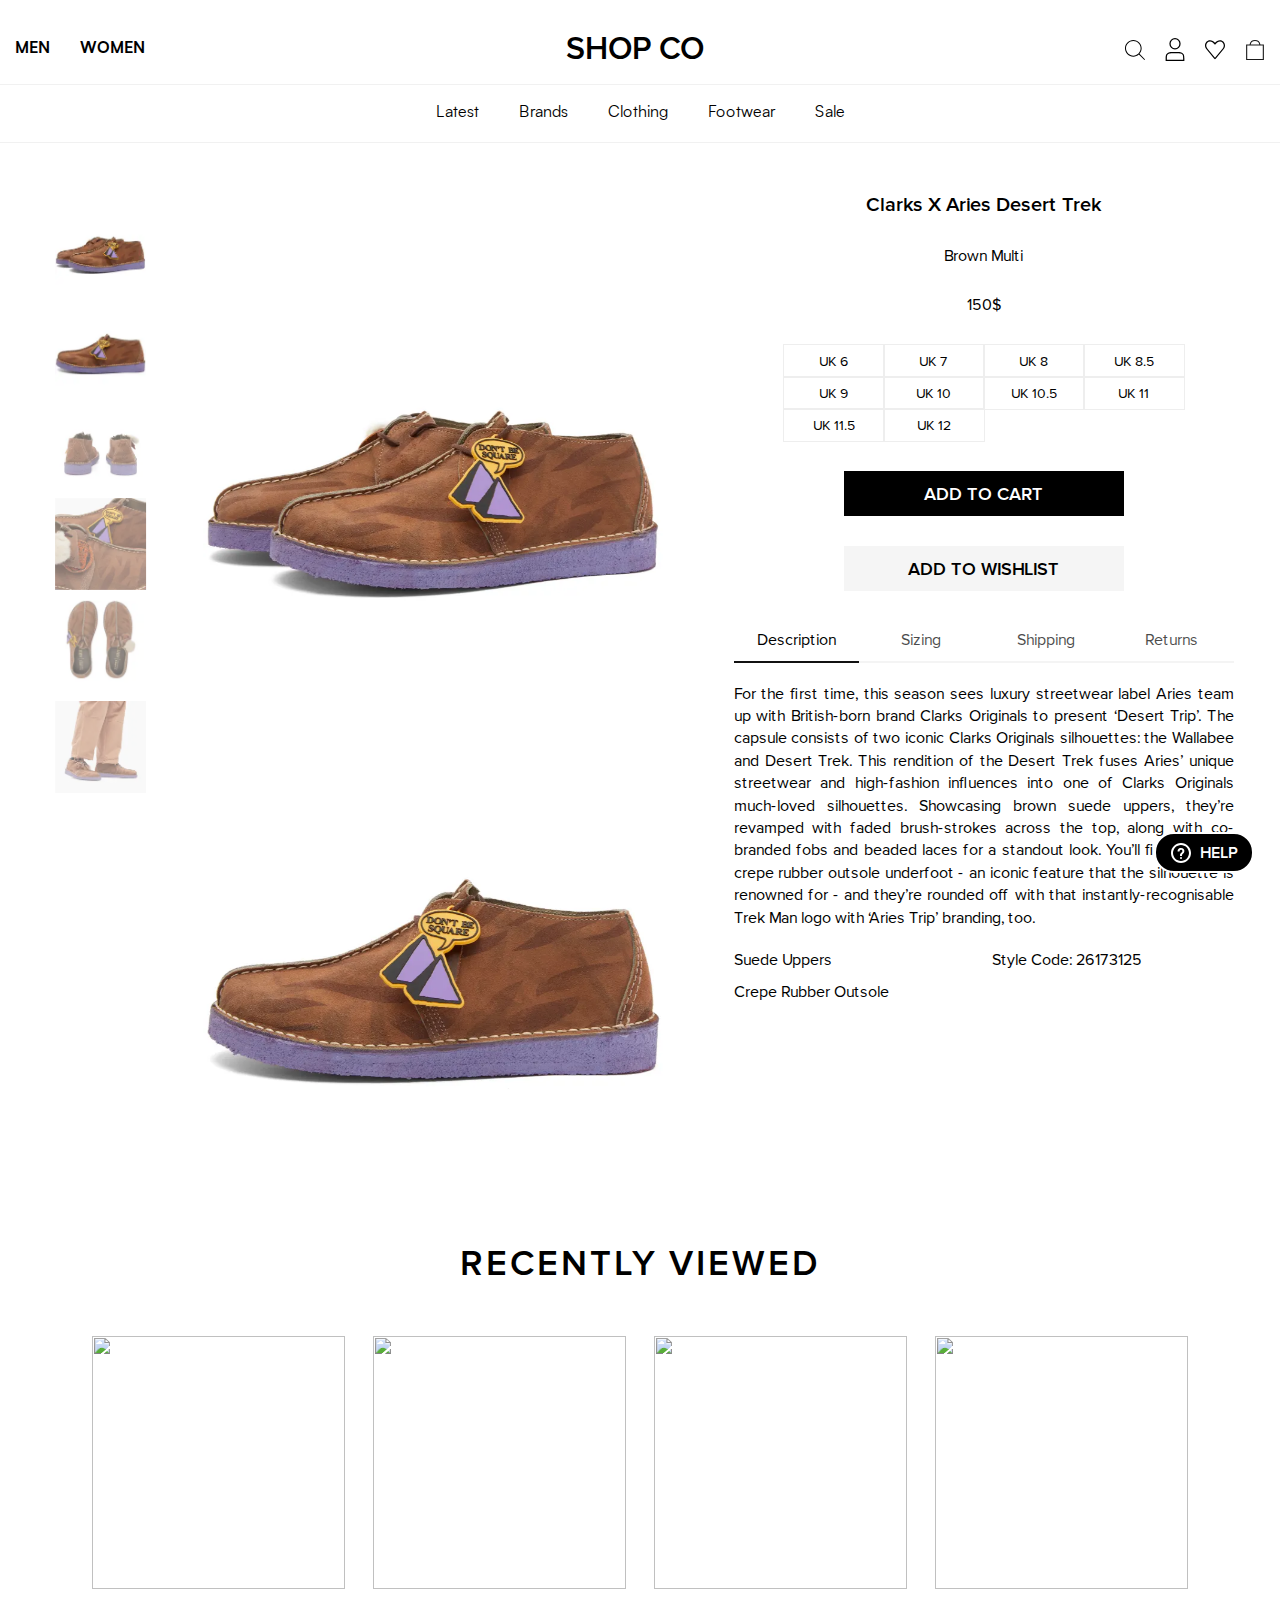
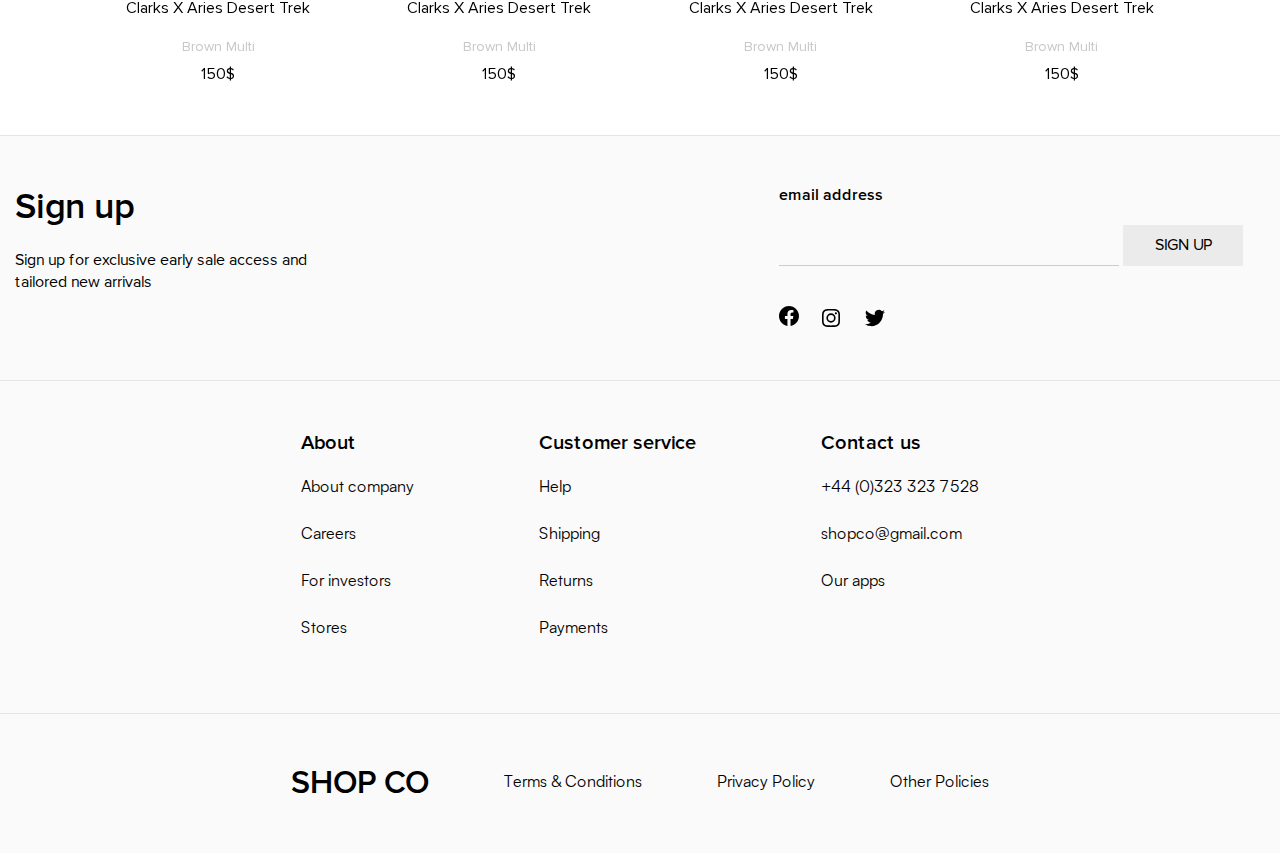
==== commit f1a889dd: "Add files via upload" ====
--- a/product.html
+++ b/product.html
@@ -1 +1 @@
-<!DOCTYPE html><html lang="en"><head><meta charset="UTF-8"><meta name="viewport" content="width=device-width, initial-scale=1.0"><link rel="stylesheet" href="./files/swiper-bundle.min.css"><link rel="stylesheet" href="./css/style.css"><title>SHOP CO</title></head><body class="body"><div class="wrapper"><header class="header"><div class="header-inner"><div class="header-row"><div class="container"><div class="header-row__content"><nav class="nav header-row__nav"><div class="header__burger-menu"> <button class="burger-menu"><svg width="36" heigh="36" viewbox="0 0 100 100"><path class="line line-1" d="M20 30H80C80 30 94 29 94 67 94 78 91 82 85 82 79 82 75 75 75 75L25 25"/><path class="line line-2" d="M20 50H80"/><path class="line line-3" d="M20 70H80C80 70 94 71 94 33 94 22 91 18 85 18 79 18 75 25 75 25L25 75"/></svg></button></div><ul class="nav__list header-row__list"><li class="nav__item header-row__item"> <a href="index.html" class="nav__link header-row__link link">MEN</a></li><li class="nav__item header-row__item"> <a href="women.html" class="nav__link header-row__link link">WOMEN</a></li></ul> <a href="index.html" class="logo header-logo">SHOP CO</a><div class="header-row__buttons"> <button class="header-row__button modal-button" data-path="search"><img class="header-svg-button" src="img/icons/search.svg" alt=""></button> <button class="header-row__button modal-button" data-path="registration"><img class="header-svg-button" src="img/icons/user.svg" alt=""></button> <button class="header-row__button modal-button" data-path="registration"><img class="header-svg-button" src="img/icons/favourite.svg" alt=""></button> <button class="header-row__button modal-button" data-path="cart"><img class="header-svg-button" src="img/icons/busket.svg" alt=""></button></div></nav></div></div></div><div class="header-sub-wrapper"><div class="header-sub-row"><div class="container"><div class="header-sub-row__content"><nav class="nav header-sub-row__nav"><ul class="nav__list header-sub-row__list"><li class="nav__item header-sub-row__item" data-path="latest"> <a href="products.html" class="nav__link header-sub-row__link link">Latest</a></li><li class="nav__item header-sub-row__item" data-path="brands"> <a href="products.html" class="nav__link header-sub-row__link link">Brands</a></li><li class="nav__item header-sub-row__item" data-path="clothing"> <a href="products.html" class="nav__link header-sub-row__link link">Clothing</a></li><li class="nav__item header-sub-row__item" data-path="footwear"> <a href="products.html" class="nav__link header-sub-row__link link">Footwear</a></li><li class="nav__item header-sub-row__item" data-path="sale"> <a href="products.html" class="nav__link header-sub-row__link link">Sale</a></li></ul></nav></div></div></div><div class="site-navigation header__site-navigation"><div class="container"><div class="site-navigation__content"><div class="site-navigation__block site-navigation__block_visible" data-target="latest"><div class="site-navigation__element element"><h6 class="h h-6 element__headline">Latest week</h6><nav class="nav element__nav"><ul class="nav__list element__list"><li class="nav__item element__item"> <a href="products.html" class="nav__link element__link link">View all Latest</a></li><li class="nav__item element__item"> <a href="products.html" class="nav__link element__link link">Latest sneakers</a></li><li class="nav__item element__item"> <a href="products.html" class="nav__link element__link link">Latest lifestyle</a></li><li class="nav__item element__item"> <a href="products.html" class="nav__link element__link link">Latest features</a></li></ul></nav></div><div class="site-navigation__element element"><h6 class="h h-6 element__headline">Latest brands</h6><nav class="nav element__nav"><ul class="nav__list element__list"><li class="nav__item element__item"> <a href="" class="nav__link element__link link">HOKA</a></li><li class="nav__item element__item"> <a href="" class="nav__link element__link link">Carhartt</a></li><li class="nav__item element__item"> <a href="" class="nav__link element__link link">Crocs</a></li><li class="nav__item element__item"> <a href="" class="nav__link element__link link">Aries</a></li><li class="nav__item element__item"> <a href="" class="nav__link element__link link">Nike</a></li><li class="nav__item element__item"> <a href="" class="nav__link element__link link">Canada Goose</a></li><li class="nav__item element__item"> <a href="" class="nav__link element__link link">Rick Owens</a></li></ul></nav></div><div class="site-navigation__element element"><h6 class="h h-6 element__headline">Featured</h6><div class="element-grid"><div class="element-grid__item"><a href="#" class="element-grid__link"><picture><source srcset="img/header-featured/img1.avif"><source srcset="img/header-featured/img1.webp"> <img src="" alt="" class="element-grid__img"></picture></a><p class="text element-grid__item-headline">Season release</p></div><div class="element-grid__item"><a href="#" class="element-grid__link"><picture><source srcset="img/header-featured/img2.avif"><source srcset="img/header-featured/img2.webp"> <img src="" alt="" class="element-grid__img"></picture></a><p class="text element-grid__item-headline">Carhartt WIP</p></div><div class="element-grid__item"><a href="#" class="element-grid__link"><picture><source srcset="img/header-featured/img3.avif"><source srcset="img/header-featured/img3.webp"> <img src="" alt="" class="element-grid__img"></picture></a><p class="text element-grid__item-headline">Denim sales</p></div><div class="element-grid__item"><a href="#" class="element-grid__link"><picture><source srcset="img/header-featured/img4.avif"><source srcset="img/header-featured/img4.webp"> <img src="" alt="" class="element-grid__img"></picture></a><p class="text element-grid__item-headline">New shops</p></div></div></div></div><div class="site-navigation__block" data-target="brands"><div class="site-navigation__element element"><h6 class="h h-6 element__headline"><a href="products.html" class="link">View all brands</a></h6><nav class="nav element__nav element__nav_wide"><ul class="nav__list element__list"><li class="nav__item element__item"> <a href="" class="nav__link element__link link">Acne Studios</a></li><li class="nav__item element__item"> <a href="" class="nav__link element__link link">Adidas</a></li><li class="nav__item element__item"> <a href="" class="nav__link element__link link">A.P.C</a></li><li class="nav__item element__item"> <a href="" class="nav__link element__link link">Adanola</a></li><li class="nav__item element__item"> <a href="" class="nav__link element__link link">Aries</a></li><li class="nav__item element__item"> <a href="" class="nav__link element__link link">Anine Bing</a></li><li class="nav__item element__item"> <a href="" class="nav__link element__link link">Aarke</a></li><li class="nav__item element__item"> <a href="" class="nav__link element__link link">AGR</a></li><li class="nav__item element__item"> <a href="" class="nav__link element__link link">Air Jordan</a></li><li class="nav__item element__item"> <a href="" class="nav__link element__link link">AKila</a></li><li class="nav__item element__item"> <a href="" class="nav__link element__link link">Balmain</a></li><li class="nav__item element__item"> <a href="" class="nav__link element__link link">Barbour</a></li><li class="nav__item element__item"> <a href="" class="nav__link element__link link">Brain dead</a></li><li class="nav__item element__item"> <a href="" class="nav__link element__link link">Buy far</a></li><li class="nav__item element__item"> <a href="" class="nav__link element__link link">Calvin Klein</a></li><li class="nav__item element__item"> <a href="" class="nav__link element__link link">Converse</a></li><li class="nav__item element__item"> <a href="" class="nav__link element__link link">Dickies</a></li><li class="nav__item element__item"> <a href="" class="nav__link element__link link">DONNI</a></li><li class="nav__item element__item"> <a href="" class="nav__link element__link link">DROOL</a></li><li class="nav__item element__item"> <a href="" class="nav__link element__link link">Eastpak</a></li><li class="nav__item element__item"> <a href="" class="nav__link element__link link">Face Vessel</a></li><li class="nav__item element__item"> <a href="" class="nav__link element__link link">Ganni</a></li><li class="nav__item element__item"> <a href="" class="nav__link element__link link">Idea</a></li><li class="nav__item element__item"> <a href="" class="nav__link element__link link">Joah Brown</a></li><li class="nav__item element__item"> <a href="" class="nav__link element__link link">Lex Pott</a></li><li class="nav__item element__item"> <a href="" class="nav__link element__link link">Obey</a></li><li class="nav__item element__item"> <a href="" class="nav__link element__link link">Paco Rabanne</a></li><li class="nav__item element__item"> <a href="" class="nav__link element__link link">Reebok</a></li><li class="nav__item element__item"> <a href="" class="nav__link element__link link">UGG</a></li><li class="nav__item element__item"> <a href="" class="nav__link element__link link">Y-3</a></li></ul></nav></div><div class="site-navigation__element element"><h6 class="h h-6 element__headline">Featured</h6><div class="element-grid brands-grid"><div class="element-grid__item"><a href="#" class="element-grid__link"><picture><source srcset="img/header-featured/img5.avif"><source srcset="img/header-featured/img5.webp"> <img src="" alt="" class="element-grid__img"></picture></a><p class="text element-grid__item-headline">Y-3</p></div><div class="element-grid__item"><a href="#" class="element-grid__link"><picture><source srcset="img/header-featured/img6.avif"><source srcset="img/header-featured/img6.webp"> <img src="" alt="" class="element-grid__img"></picture></a><p class="text element-grid__item-headline">Paco Rabanne</p></div></div></div></div><div class="site-navigation__block" data-target="clothing"><div class="site-navigation__element element"><h6 class="h h-6 element__headline"><a href="products.html" class="link">View all clothing</a></h6><nav class="nav element__nav"><ul class="nav__list element__list"><li class="nav__item element__item"> <a href="" class="nav__link element__link link">Hoodie and swearts</a></li><li class="nav__item element__item"> <a href="" class="nav__link element__link link">Coats and jackets</a></li><li class="nav__item element__item"> <a href="" class="nav__link element__link link">Knitwear</a></li><li class="nav__item element__item"> <a href="" class="nav__link element__link link">Shirts</a></li><li class="nav__item element__item"> <a href="" class="nav__link element__link link">Jeans</a></li><li class="nav__item element__item"> <a href="" class="nav__link element__link link">Shorts</a></li><li class="nav__item element__item"> <a href="" class="nav__link element__link link">Knitwear</a></li><li class="nav__item element__item"> <a href="" class="nav__link element__link link">Loungewear</a></li><li class="nav__item element__item"> <a href="" class="nav__link element__link link">T-shirts</a></li><li class="nav__item element__item"> <a href="" class="nav__link element__link link">Underwear</a></li></ul></nav></div><div class="site-navigation__element element"><h6 class="h h-6 element__headline">Latest brands</h6><nav class="nav element__nav"><ul class="nav__list element__list"><li class="nav__item element__item"> <a href="" class="nav__link element__link link">A.P.C.</a></li><li class="nav__item element__item"> <a href="" class="nav__link element__link link">Acne studios</a></li><li class="nav__item element__item"> <a href="" class="nav__link element__link link">Barbour</a></li><li class="nav__item element__item"> <a href="" class="nav__link element__link link">Carhartt WIP</a></li><li class="nav__item element__item"> <a href="" class="nav__link element__link link">Neighborhood</a></li><li class="nav__item element__item"> <a href="" class="nav__link element__link link">Represent</a></li><li class="nav__item element__item"> <a href="" class="nav__link element__link link">Moncler</a></li><li class="nav__item element__item"> <a href="" class="nav__link element__link link">Palm Angels</a></li><li class="nav__item element__item"> <a href="" class="nav__link element__link link">Stussy</a></li><li class="nav__item element__item"> <a href="" class="nav__link element__link link">WTAPS</a></li></ul></nav></div><div class="site-navigation__element element"><h6 class="h h-6 element__headline">Featured</h6><div class="element-grid"><div class="element-grid__item"><a href="#" class="element-grid__link"><picture><source srcset="img/header-featured/img7.avif"><source srcset="img/header-featured/img7.webp"> <img src="" alt="" class="element-grid__img"></picture></a><p class="text element-grid__item-headline">Gucci</p></div><div class="element-grid__item"><a href="#" class="element-grid__link"><picture><source srcset="img/header-featured/img8.avif"><source srcset="img/header-featured/img8.webp"> <img src="" alt="" class="element-grid__img"></picture></a><p class="text element-grid__item-headline">Carhartt WIP</p></div><div class="element-grid__item"><a href="#" class="element-grid__link"><picture><source srcset="img/header-featured/img9.avif"><source srcset="img/header-featured/img9.webp"> <img src="" alt="" class="element-grid__img"></picture></a><p class="text element-grid__item-headline">Bape</p></div><div class="element-grid__item"><a href="#" class="element-grid__link"><picture><source srcset="img/header-featured/img10.avif"><source srcset="img/header-featured/img10.webp"> <img src="" alt="" class="element-grid__img"></picture></a><p class="text element-grid__item-headline">New shops</p></div></div></div></div><div class="site-navigation__block" data-target="footwear"><div class="site-navigation__element element"><nav class="nav element__nav"><ul class="nav__list element__list"><li class="nav__item element__item"> <a href="products.html" class="nav__link element__link link">View all footwear</a></li><li class="nav__item element__item"> <a href="" class="nav__link element__link link">Sneakers</a></li><li class="nav__item element__item"> <a href="" class="nav__link element__link link">Luxury Sneakers</a></li><li class="nav__item element__item"> <a href="" class="nav__link element__link link">Boots</a></li><li class="nav__item element__item"> <a href="" class="nav__link element__link link">Shoes</a></li><li class="nav__item element__item"> <a href="" class="nav__link element__link link">Slippers</a></li></ul></nav></div><div class="site-navigation__element element"><h6 class="h h-6 element__headline">Footwear brands</h6><nav class="nav element__nav"><ul class="nav__list element__list"><li class="nav__item element__item"> <a href="" class="nav__link element__link link">HOKA</a></li><li class="nav__item element__item"> <a href="" class="nav__link element__link link">Adidas</a></li><li class="nav__item element__item"> <a href="" class="nav__link element__link link">Asics</a></li><li class="nav__item element__item"> <a href="" class="nav__link element__link link">Alexandr Mqueen</a></li><li class="nav__item element__item"> <a href="" class="nav__link element__link link">Crocks</a></li><li class="nav__item element__item"> <a href="" class="nav__link element__link link">Canada Goose</a></li><li class="nav__item element__item"> <a href="" class="nav__link element__link link">New balance</a></li><li class="nav__item element__item"> <a href="" class="nav__link element__link link">Nike</a></li></ul></nav></div><div class="site-navigation__element element"><h6 class="h h-6 element__headline">Featured</h6><div class="element-grid"><div class="element-grid__item"><a href="#" class="element-grid__link"><picture><source srcset="img/header-featured/img11.webp"><source srcset="img/header-featured/img11.avif"> <img src="" alt="" class="element-grid__img"></picture></a><p class="text element-grid__item-headline">Season release</p></div><div class="element-grid__item"><a href="#" class="element-grid__link"><picture><source srcset="img/header-featured/img12.webp"><source srcset="img/header-featured/img12.avif"> <img src="" alt="" class="element-grid__img"></picture></a><p class="text element-grid__item-headline">Carhartt WIP</p></div><div class="element-grid__item"><a href="#" class="element-grid__link"><picture><source srcset="img/header-featured/img13.webp"><source srcset="img/header-featured/img13.avif"> <img src="" alt="" class="element-grid__img"></picture></a><p class="text element-grid__item-headline">Denim sales</p></div><div class="element-grid__item"><a href="#" class="element-grid__link"><picture><source srcset="img/header-featured/img14.webp"><source srcset="img/header-featured/img14.avif"> <img src="" alt="" class="element-grid__img"></picture></a><p class="text element-grid__item-headline">New shops</p></div></div></div></div><div class="site-navigation__block" data-target="sale"><div class="site-navigation__element element"><h6 class="h h-6 element__headline">View all sales</h6><nav class="nav element__nav"><ul class="nav__list element__list"><li class="nav__item element__item"> <a href="products.html" class="nav__link element__link link">All sale clothing</a></li><li class="nav__item element__item"> <a href="" class="nav__link element__link link">Jackets and coats</a></li><li class="nav__item element__item"> <a href="" class="nav__link element__link link">Knitwear</a></li><li class="nav__item element__item"> <a href="" class="nav__link element__link link">Triusers</a></li><li class="nav__item element__item"> <a href="" class="nav__link element__link link">Tops</a></li><li class="nav__item element__item"> <a href="" class="nav__link element__link link">Jeans</a></li><li class="nav__item element__item"> <a href="" class="nav__link element__link link">T-shirts</a></li><li class="nav__item element__item"> <a href="" class="nav__link element__link link">Boots</a></li><li class="nav__item element__item"> <a href="" class="nav__link element__link link">Jewellery</a></li></ul></nav></div><div class="site-navigation__element element"><h6 class="h h-6 element__headline">Latest brands</h6><nav class="nav element__nav"><ul class="nav__list element__list"><li class="nav__item element__item"> <a href="" class="nav__link element__link link">HOKA</a></li><li class="nav__item element__item"> <a href="" class="nav__link element__link link">Carhartt</a></li><li class="nav__item element__item"> <a href="" class="nav__link element__link link">Crocs</a></li><li class="nav__item element__item"> <a href="" class="nav__link element__link link">Aries</a></li><li class="nav__item element__item"> <a href="" class="nav__link element__link link">Nike</a></li><li class="nav__item element__item"> <a href="" class="nav__link element__link link">Canada Goose</a></li><li class="nav__item element__item"> <a href="" class="nav__link element__link link">Rick Owens</a></li></ul></nav></div><div class="site-navigation__element element"><h6 class="h h-6 element__headline">Discount</h6><nav class="nav element__nav"><ul class="nav__list element__list"><li class="nav__item element__item"> <a href="" class="nav__link element__link link">UP TO 20%</a></li><li class="nav__item element__item"> <a href="" class="nav__link element__link link">UP TO 30%</a></li><li class="nav__item element__item"> <a href="" class="nav__link element__link link">UP TO 40%</a></li><li class="nav__item element__item"> <a href="" class="nav__link element__link link">UP TO 50%</a></li></ul></nav></div><div class="site-navigation__element element"><h6 class="h h-6 element__headline">Featured</h6><div class="element-grid"><div class="element-grid__item"><a href="#" class="element-grid__link"><picture><source srcset="img/header-featured/img16.avif"><source srcset="img/header-featured/img16.webp"> <img src="img/header-featured/img16.avif" alt="" class="element-grid__img"></picture></a><p class="text element-grid__item-headline">Season release</p></div><div class="element-grid__item"><a href="#" class="element-grid__link"><picture><source srcset="./img/header-featured/img15.avif"><source srcset="./img/header-featured/img15.webp"> <img src="./img/header-featured/img15.avif" alt="" class="element-grid__img"></picture></a><p class="text element-grid__item-headline">Carhartt WIP</p></div></div></div></div></div></div></div></div><div class="mobile-menu"><div class="overlay"></div><div class="mobile-menu__block"><div class="mobile-menu__wrapper"><div class="mobile-menu__container mobile-menu__container_open mobile-menu__container_main" data-list="main"><div class="mobile-menu__logo-wrapper"> <a href="index.html" class="logo mobile-menu__logo">SHOP CO</a></div><div class="mobile-menu__gender"><div class="mobile-menu__gender-item mobile-menu__gender-item_active" data-path="men"> <a href="index.html" class="text mobile-menu__gender-link">MEN</a href="index.html"></div><div class="mobile-menu__gender-item" data-path="women"> <a href="index.html" class="text mobile-menu__gender-link">WOMEN</a href="index.html"></div></div><div class="mobile-menu__categories"><div class="mobile-menu__category switch-element" data-path="latest">Latest <img src="./img/icons/right.svg" alt=""></div><div class="mobile-menu__category switch-element" data-path="brands">Brands<img src="./img/icons/right.svg" alt=""></div><div class="mobile-menu__category switch-element" data-path="clothing">Clothing <img src="./img/icons/right.svg" alt=""></div><div class="mobile-menu__category switch-element" data-path="footwear">Footwear <img src="./img/icons/right.svg" alt=""></div><div class="mobile-menu__category switch-element" data-path="sale">Sale <img src="./img/icons/right.svg" alt=""></div></div><div class="log-in"><div class="log-in__wrapper"><p class="text log-in__text">Account</p> <button class="text log-in__button modal-button" data-path="registration">Log in <img src="./img/icons/right.svg" alt=""></button></div></div></div><div class="mobile-menu__container" data-list="latest"><div class="mobile-menu__categories"><ul class="mobile-menu__list"><li class="mobile-menu__category mobile-menu__category_prev switch-element" data-path="main"> <img class="mobile-menu__arrow" src="./img/icons/right.svg" alt=""><p class="">All</p></li><li class="mobile-menu__list-item"> <a href="#" class="text mobile-menu__category mobile-menu__category_bold mobile-menu__category_mini">View all latest<img src="./img/icons/right.svg" alt=""></a></li><li class="mobile-menu__list-item"> <a href="#" class="text mobile-menu__category mobile-menu__category_mini">HOKA<img src="./img/icons/right.svg" alt=""></a></li><li class="mobile-menu__list-item"> <a href="#" class="text mobile-menu__category mobile-menu__category_mini">Carhartt<img src="./img/icons/right.svg" alt=""></a></li><li class="mobile-menu__list-item"> <a href="#" class="text mobile-menu__category mobile-menu__category_mini">Crocs<img src="./img/icons/right.svg" alt=""></a></li><li class="mobile-menu__list-item"> <a href="#" class="text mobile-menu__category mobile-menu__category_mini">Aries<img src="./img/icons/right.svg" alt=""></a></li><li class="mobile-menu__list-item"> <a href="#" class="text mobile-menu__category mobile-menu__category_mini">Nike<img src="./img/icons/right.svg" alt=""></a></li><li class="mobile-menu__list-item"> <a href="#" class="text mobile-menu__category mobile-menu__category_mini">Canada Goose<img src="./img/icons/right.svg" alt=""></a></li><li class="mobile-menu__list-item"> <a href="#" class="text mobile-menu__category mobile-menu__category_mini">Rick Owens<img src="./img/icons/right.svg" alt=""></a></li></ul></div></div><div class="mobile-menu__container" data-list="brands"><div class="mobile-menu__categories"><ul class="mobile-menu__list"><li class="mobile-menu__category mobile-menu__category_prev switch-element" data-path="main"> <img class="mobile-menu__arrow" src="./img/icons/right.svg" alt=""><p class="">All</p></li><li class="mobile-menu__list-item"> <a href="#" class="text mobile-menu__category mobile-menu__category_bold mobile-menu__category_mini">View all brands<img src="./img/icons/right.svg" alt=""></a></li><li class="mobile-menu__list-item"> <a href="#" class="text mobile-menu__category mobile-menu__category_mini">Acne Studios<img src="./img/icons/right.svg" alt=""></a></li><li class="mobile-menu__list-item"> <a href="#" class="text mobile-menu__category mobile-menu__category_mini">Adidas<img src="./img/icons/right.svg" alt=""></a></li><li class="mobile-menu__list-item"> <a href="#" class="text mobile-menu__category mobile-menu__category_mini">A.P.C<img src="./img/icons/right.svg" alt=""></a></li><li class="mobile-menu__list-item"> <a href="#" class="text mobile-menu__category mobile-menu__category_mini">Adanola<img src="./img/icons/right.svg" alt=""></a></li><li class="mobile-menu__list-item"> <a href="#" class="text mobile-menu__category mobile-menu__category_mini">Aries<img src="./img/icons/right.svg" alt=""></a></li><li class="mobile-menu__list-item"> <a href="#" class="text mobile-menu__category mobile-menu__category_mini">Anine Bing<img src="./img/icons/right.svg" alt=""></a></li><li class="mobile-menu__list-item"> <a href="#" class="text mobile-menu__category mobile-menu__category_mini">Aarke<img src="./img/icons/right.svg" alt=""></a></li><li class="mobile-menu__list-item"> <a href="#" class="text mobile-menu__category mobile-menu__category_mini">AGR<img src="./img/icons/right.svg" alt=""></a></li><li class="mobile-menu__list-item"> <a href="#" class="text mobile-menu__category mobile-menu__category_mini">Air Jordan<img src="./img/icons/right.svg" alt=""></a></li><li class="mobile-menu__list-item"> <a href="#" class="text mobile-menu__category mobile-menu__category_mini">AKila<img src="./img/icons/right.svg" alt=""></a></li><li class="mobile-menu__list-item"> <a href="#" class="text mobile-menu__category mobile-menu__category_mini">Balmain<img src="./img/icons/right.svg" alt=""></a></li><li class="mobile-menu__list-item"> <a href="#" class="text mobile-menu__category mobile-menu__category_mini">Barbour<img src="./img/icons/right.svg" alt=""></a></li><li class="mobile-menu__list-item"> <a href="#" class="text mobile-menu__category mobile-menu__category_mini">Brain dead<img src="./img/icons/right.svg" alt=""></a></li><li class="mobile-menu__list-item"> <a href="#" class="text mobile-menu__category mobile-menu__category_mini">Buy far<img src="./img/icons/right.svg" alt=""></a></li><li class="mobile-menu__list-item"> <a href="#" class="text mobile-menu__category mobile-menu__category_mini">Calvin Klein<img src="./img/icons/right.svg" alt=""></a></li><li class="mobile-menu__list-item"> <a href="#" class="text mobile-menu__category mobile-menu__category_mini">Converse<img src="./img/icons/right.svg" alt=""></a></li><li class="mobile-menu__list-item"> <a href="#" class="text mobile-menu__category mobile-menu__category_mini">Dickies<img src="./img/icons/right.svg" alt=""></a></li><li class="mobile-menu__list-item"> <a href="#" class="text mobile-menu__category mobile-menu__category_mini">DONNI<img src="./img/icons/right.svg" alt=""></a></li><li class="mobile-menu__list-item"> <a href="#" class="text mobile-menu__category mobile-menu__category_mini">DROOL<img src="./img/icons/right.svg" alt=""></a></li><li class="mobile-menu__list-item"> <a href="#" class="text mobile-menu__category mobile-menu__category_mini">Eastpak<img src="./img/icons/right.svg" alt=""></a></li><li class="mobile-menu__list-item"> <a href="#" class="text mobile-menu__category mobile-menu__category_mini">Face Vessel<img src="./img/icons/right.svg" alt=""></a></li><li class="mobile-menu__list-item"> <a href="#" class="text mobile-menu__category mobile-menu__category_mini">Ganni<img src="./img/icons/right.svg" alt=""></a></li><li class="mobile-menu__list-item"> <a href="#" class="text mobile-menu__category mobile-menu__category_mini">Idea<img src="./img/icons/right.svg" alt=""></a></li><li class="mobile-menu__list-item"> <a href="#" class="text mobile-menu__category mobile-menu__category_mini">Joah Brown<img src="./img/icons/right.svg" alt=""></a></li><li class="mobile-menu__list-item"> <a href="#" class="text mobile-menu__category mobile-menu__category_mini">Lex Pott<img src="./img/icons/right.svg" alt=""></a></li><li class="mobile-menu__list-item"> <a href="#" class="text mobile-menu__category mobile-menu__category_mini">Obey<img src="./img/icons/right.svg" alt=""></a></li><li class="mobile-menu__list-item"> <a href="#" class="text mobile-menu__category mobile-menu__category_mini">Paco Rabanne<img src="./img/icons/right.svg" alt=""></a></li><li class="mobile-menu__list-item"> <a href="#" class="text mobile-menu__category mobile-menu__category_mini">Reebok<img src="./img/icons/right.svg" alt=""></a></li><li class="mobile-menu__list-item"> <a href="#" class="text mobile-menu__category mobile-menu__category_mini">UGG<img src="./img/icons/right.svg" alt=""></a></li><li class="mobile-menu__list-item"> <a href="#" class="text mobile-menu__category mobile-menu__category_mini">Y-3<img src="./img/icons/right.svg" alt=""></a></li></ul></div></div><div class="mobile-menu__container" data-list="clothing"><div class="mobile-menu__categories"><ul class="mobile-menu__list"><li class="mobile-menu__category mobile-menu__category_prev switch-element" data-path="main"> <img class="mobile-menu__arrow" src="./img/icons/right.svg" alt=""><p class="">All</p></li><li class="mobile-menu__list-item"> <a href="#" class="text mobile-menu__category mobile-menu__category_bold mobile-menu__category_mini">View all clothing<img src="./img/icons/right.svg" alt=""></a></li><li class="mobile-menu__list-item"> <a href="#" class="text mobile-menu__category mobile-menu__category_mini">Hoodie and swearts<img src="./img/icons/right.svg" alt=""></a></li><li class="mobile-menu__list-item"> <a href="#" class="text mobile-menu__category mobile-menu__category_mini">Coats and jackets<img src="./img/icons/right.svg" alt=""></a></li><li class="mobile-menu__list-item"> <a href="#" class="text mobile-menu__category mobile-menu__category_mini">Knitwear<img src="./img/icons/right.svg" alt=""></a></li><li class="mobile-menu__list-item"> <a href="#" class="text mobile-menu__category mobile-menu__category_mini">Shirts<img src="./img/icons/right.svg" alt=""></a></li><li class="mobile-menu__list-item"> <a href="#" class="text mobile-menu__category mobile-menu__category_mini">Jeans<img src="./img/icons/right.svg" alt=""></a></li><li class="mobile-menu__list-item"> <a href="#" class="text mobile-menu__category mobile-menu__category_mini">Shorts<img src="./img/icons/right.svg" alt=""></a></li><li class="mobile-menu__list-item"> <a href="#" class="text mobile-menu__category mobile-menu__category_mini">Knitwear<img src="./img/icons/right.svg" alt=""></a></li><li class="mobile-menu__list-item"> <a href="#" class="text mobile-menu__category mobile-menu__category_mini">Loungewear<img src="./img/icons/right.svg" alt=""></a></li><li class="mobile-menu__list-item"> <a href="#" class="text mobile-menu__category mobile-menu__category_mini">T-shirts<img src="./img/icons/right.svg" alt=""></a></li><li class="mobile-menu__list-item"> <a href="#" class="text mobile-menu__category mobile-menu__category_mini">Underwear<img src="./img/icons/right.svg" alt=""></a></li></ul></div></div><div class="mobile-menu__container" data-list="footwear"><div class="mobile-menu__categories"><ul class="mobile-menu__list"><li class="mobile-menu__category mobile-menu__category_prev switch-element" data-path="main"> <img class="mobile-menu__arrow" src="./img/icons/right.svg" alt=""><p class="">All</p></li><li class="mobile-menu__list-item"> <a href="#" class="text mobile-menu__category mobile-menu__category_bold mobile-menu__category_mini">View all footwear<img src="./img/icons/right.svg" alt=""></a></li><li class="mobile-menu__list-item"> <a href="#" class="text mobile-menu__category mobile-menu__category_mini">HOKA<img src="./img/icons/right.svg" alt=""></a></li><li class="mobile-menu__list-item"> <a href="#" class="text mobile-menu__category mobile-menu__category_mini">Adidas<img src="./img/icons/right.svg" alt=""></a></li><li class="mobile-menu__list-item"> <a href="#" class="text mobile-menu__category mobile-menu__category_mini">Asics<img src="./img/icons/right.svg" alt=""></a></li><li class="mobile-menu__list-item"> <a href="#" class="text mobile-menu__category mobile-menu__category_mini">Alexandr Mqueen<img src="./img/icons/right.svg" alt=""></a></li><li class="mobile-menu__list-item"> <a href="#" class="text mobile-menu__category mobile-menu__category_mini">Crocks<img src="./img/icons/right.svg" alt=""></a></li><li class="mobile-menu__list-item"> <a href="#" class="text mobile-menu__category mobile-menu__category_mini">Canada Goose<img src="./img/icons/right.svg" alt=""></a></li><li class="mobile-menu__list-item"> <a href="#" class="text mobile-menu__category mobile-menu__category_mini">New balance<img src="./img/icons/right.svg" alt=""></a></li><li class="mobile-menu__list-item"> <a href="#" class="text mobile-menu__category mobile-menu__category_mini">Nike<img src="./img/icons/right.svg" alt=""></a></li></ul></div></div><div class="mobile-menu__container" data-list="sale"><div class="mobile-menu__categories"><ul class="mobile-menu__list"><li class="mobile-menu__category mobile-menu__category_prev switch-element" data-path="main"> <img class="mobile-menu__arrow" src="./img/icons/right.svg" alt=""><p class="">All</p></li><li class="mobile-menu__list-item"> <a href="#" class="text mobile-menu__category mobile-menu__category_bold mobile-menu__category_mini">View all sales<img src="./img/icons/right.svg" alt=""></a></li><li class="mobile-menu__list-item"> <a href="#" class="text mobile-menu__category mobile-menu__category_mini">Jackets and coats<img src="./img/icons/right.svg" alt=""></a></li><li class="mobile-menu__list-item"> <a href="#" class="text mobile-menu__category mobile-menu__category_mini">Knitwear<img src="./img/icons/right.svg" alt=""></a></li><li class="mobile-menu__list-item"> <a href="#" class="text mobile-menu__category mobile-menu__category_mini">Triusers<img src="./img/icons/right.svg" alt=""></a></li><li class="mobile-menu__list-item"> <a href="#" class="text mobile-menu__category mobile-menu__category_mini">Tops<img src="./img/icons/right.svg" alt=""></a></li><li class="mobile-menu__list-item"> <a href="#" class="text mobile-menu__category mobile-menu__category_mini">Jeans<img src="./img/icons/right.svg" alt=""></a></li><li class="mobile-menu__list-item"> <a href="#" class="text mobile-menu__category mobile-menu__category_mini">T-shirts<img src="./img/icons/right.svg" alt=""></a></li><li class="mobile-menu__list-item"> <a href="#" class="text mobile-menu__category mobile-menu__category_mini">Boots<img src="./img/icons/right.svg" alt=""></a></li><li class="mobile-menu__list-item"> <a href="#" class="text mobile-menu__category mobile-menu__category_mini">Jewellery<img src="./img/icons/right.svg" alt=""></a></li></ul></div></div></div></div></div></div></header><div class="main main-item"><section class="item-info"><div class="container"><div class="item-info__content"><div class="swiper-gallery"><div class="swiper swiper-gallery__swiper swiper-gallery__swiper_main"><div class="swiper-wrapper"><div class="swiper-slide swiper-gallery__swiper-slide"><img class="swiper-slide__img swiper-slide__img_main" src="./img/swiper-gallery/img1.webp" alt=""></div><div class="swiper-slide swiper-gallery__swiper-slide"><img class="swiper-slide__img swiper-slide__img_main" src="./img/swiper-gallery/img2.webp" alt=""></div><div class="swiper-slide swiper-gallery__swiper-slide"><img class="swiper-slide__img swiper-slide__img_main" src="./img/swiper-gallery/img3.webp" alt=""></div><div class="swiper-slide swiper-gallery__swiper-slide"><img class="swiper-slide__img swiper-slide__img_main" src="./img/swiper-gallery/img4.webp" alt=""></div><div class="swiper-slide swiper-gallery__swiper-slide"><img class="swiper-slide__img swiper-slide__img_main" src="./img/swiper-gallery/img5.webp" alt=""></div><div class="swiper-slide swiper-gallery__swiper-slide"><img class="swiper-slide__img swiper-slide__img_main" src="./img/swiper-gallery/img6.webp" alt=""></div></div></div><div class="swiper swiper-gallery__swiper swiper-gallery__swiper_vertical"><div class="swiper-wrapper"><div class="swiper-slide swiper-gallery__swiper-slide swiper-gallery__swiper-slide_vertical"> <img class="swiper-slide__img swiper-slide__img_vertical" src="./img/swiper-gallery/swiper-vertical/img1.webp" alt=""></div><div class="swiper-slide swiper-gallery__swiper-slide swiper-gallery__swiper-slide_vertical"> <img class="swiper-slide__img swiper-slide__img_vertical" src="./img/swiper-gallery/swiper-vertical/img2.webp" alt=""></div><div class="swiper-slide swiper-gallery__swiper-slide swiper-gallery__swiper-slide_vertical"> <img class="swiper-slide__img swiper-slide__img_vertical" src="./img/swiper-gallery/swiper-vertical/img3.webp" alt=""></div><div class="swiper-slide swiper-gallery__swiper-slide swiper-gallery__swiper-slide_vertical"> <img class="swiper-slide__img swiper-slide__img_vertical" src="./img/swiper-gallery/swiper-vertical/img4.webp" alt=""></div><div class="swiper-slide swiper-gallery__swiper-slide swiper-gallery__swiper-slide_vertical"> <img class="swiper-slide__img swiper-slide__img_vertical" src="./img/swiper-gallery/swiper-vertical/img5.webp" alt=""></div><div class="swiper-slide swiper-gallery__swiper-slide swiper-gallery__swiper-slide_vertical"> <img class="swiper-slide__img swiper-slide__img_vertical" src="./img/swiper-gallery/swiper-vertical/img6.webp" alt=""></div></div></div></div><div class="item-description"><h6 class="h h-6 item-description__name">Clarks X Aries Desert Trek</h6><p class="text item-description__color">Brown Multi</p><p class="text item-description__price">150$</p><div class="item-description__size-box"><div class="choice-size item-description__choice-size"> <label class="choice__label-size item-description__label-size"><input type="checkbox" class="choice__input-size item-description__input-size"> <span class="choice__span-size item-description__span-size  choice__span-size_uppercase">uk 6</span></label></div><div class="choice-size item-description__choice-size"> <label class="choice__label-size item-description__label-size"><input type="checkbox" class="choice__input-size item-description__input-size"> <span class="choice__span-size item-description__span-size  choice__span-size_uppercase">uk 7</span></label></div><div class="choice-size item-description__choice-size"> <label class="choice__label-size item-description__label-size"><input type="checkbox" class="choice__input-size item-description__input-size"> <span class="choice__span-size item-description__span-size  choice__span-size_uppercase">uk 8</span></label></div><div class="choice-size item-description__choice-size"> <label class="choice__label-size item-description__label-size"><input type="checkbox" class="choice__input-size item-description__input-size"> <span class="choice__span-size item-description__span-size  choice__span-size_uppercase">uk 8.5</span></label></div><div class="choice-size item-description__choice-size"> <label class="choice__label-size item-description__label-size"><input type="checkbox" class="choice__input-size item-description__input-size"> <span class="choice__span-size item-description__span-size  choice__span-size_uppercase">uk 9</span></label></div><div class="choice-size item-description__choice-size"> <label class="choice__label-size item-description__label-size"><input type="checkbox" class="choice__input-size item-description__input-size"> <span class="choice__span-size item-description__span-size  choice__span-size_uppercase">uk 10</span></label></div><div class="choice-size item-description__choice-size"> <label class="choice__label-size item-description__label-size"><input type="checkbox" class="choice__input-size item-description__input-size"> <span class="choice__span-size item-description__span-size  choice__span-size_uppercase">uk 10.5</span></label></div><div class="choice-size item-description__choice-size"> <label class="choice__label-size item-description__label-size"><input type="checkbox" class="choice__input-size item-description__input-size"> <span class="choice__span-size item-description__span-size  choice__span-size_uppercase">uk 11</span></label></div><div class="choice-size item-description__choice-size"> <label class="choice__label-size item-description__label-size"><input type="checkbox" class="choice__input-size item-description__input-size"> <span class="choice__span-size item-description__span-size  choice__span-size_uppercase">uk 11.5</span></label></div><div class="choice-size item-description__choice-size"> <label class="choice__label-size item-description__label-size"><input type="checkbox" class="choice__input-size item-description__input-size"> <span class="choice__span-size item-description__span-size  choice__span-size_uppercase">uk 12</span></label></div></div> <button class="item-description__button item-description__button_black">add to cart</button> <button class="item-description__button">add to wishlist</button><div class="item-description__tabs"><div class="text item-description__tabs-row"><div class="item-description__tab item-description__tab_active" data-tab="description">description</div><div class="item-description__tab" data-tab="size">sizing</div><div class="item-description__tab" data-tab="shipping">shipping</div><div class="item-description__tab" data-tab="returns">returns</div></div><div class="item-description__tab-info item-description__tab-info_active item-description__description" data-info="description"><p class="text item-description__description-text">For the first time, this season sees luxury streetwear label Aries team up with British-born brand Clarks Originals to present ‘Desert Trip’. The capsule consists of two iconic Clarks Originals silhouettes: the Wallabee and Desert Trek. This rendition of the Desert Trek fuses Aries’ unique streetwear and high-fashion influences into one of Clarks Originals much-loved silhouettes. Showcasing brown suede uppers, they’re revamped with faded brush-strokes across the top, along with co-branded fobs and beaded laces for a standout look. You’ll find its usual crepe rubber outsole underfoot - an iconic feature that the silhouette is renowned for - and they’re rounded off with that instantly-recognisable Trek Man logo with ‘Aries Trip’ branding, too.</p><ul class="text item-description__description-list"><li class="item-description__description-item"><p class="item-description__description-text">Suede Uppers</p></li><li class="item-description__description-item"><p class="item-description__description-text">Crepe Rubber Outsole</p></li><li class="item-description__description-item"><p class="item-description__description-text">Style Code: 26173125</p></li></ul></div><div class="item-description__tab-info item-description__size" data-info="size"><div class="item-description__size-table"><div class="item-description__size-thead"><div class="text item-description__size-th">UK</div><div class="text item-description__size-th">US</div><div class="text item-description__size-th">Japan</div><div class="text item-description__size-th">EU</div></div><div class="text item-description__size-tbody"><div class="item-description__size-column"><div class="item-description__size-td">UK 2.5</div><div class="item-description__size-td">UK 3</div><div class="item-description__size-td">UK 3.5</div><div class="item-description__size-td">UK 4</div><div class="item-description__size-td">UK 4.5</div><div class="item-description__size-td">UK 5</div><div class="item-description__size-td">UK 5.5</div><div class="item-description__size-td">UK 6</div><div class="item-description__size-td">UK 6.5</div><div class="item-description__size-td">UK 7</div><div class="item-description__size-td">UK 7.5</div><div class="item-description__size-td">UK 8</div><div class="item-description__size-td">UK 8.5</div><div class="item-description__size-td">UK 9</div><div class="item-description__size-td">UK 9.5</div><div class="item-description__size-td">UK 10</div><div class="item-description__size-td">UK 10.5</div><div class="item-description__size-td">UK 11</div><div class="item-description__size-td">UK 11.5</div></div><div class="item-description__size-column"><div class="item-description__size-td">Us 2.5</div><div class="item-description__size-td">Us 3</div><div class="item-description__size-td">Us 3.5</div><div class="item-description__size-td">Us 4</div><div class="item-description__size-td">Us 4.5</div><div class="item-description__size-td">Us 5</div><div class="item-description__size-td">Us 5.5</div><div class="item-description__size-td">Us 6</div><div class="item-description__size-td">Us 6.5</div><div class="item-description__size-td">Us 7</div><div class="item-description__size-td">Us 7.5</div><div class="item-description__size-td">Us 8</div><div class="item-description__size-td">Us 8.5</div><div class="item-description__size-td">Us 9</div><div class="item-description__size-td">Us 9.5</div><div class="item-description__size-td">Us 10</div><div class="item-description__size-td">Us 10.5</div><div class="item-description__size-td">Us 11</div><div class="item-description__size-td">Us 11.5</div></div><div class="item-description__size-column"><div class="item-description__size-td">22</div><div class="item-description__size-td">22.5</div><div class="item-description__size-td">23</div><div class="item-description__size-td">23.5</div><div class="item-description__size-td">24</div><div class="item-description__size-td">24.5</div><div class="item-description__size-td">25</div><div class="item-description__size-td">25.5</div><div class="item-description__size-td">26</div><div class="item-description__size-td">26.5</div><div class="item-description__size-td">27</div><div class="item-description__size-td">27.5</div><div class="item-description__size-td">28</div><div class="item-description__size-td">28.5</div><div class="item-description__size-td">29</div><div class="item-description__size-td">29.5</div><div class="item-description__size-td">30</div><div class="item-description__size-td">30.5</div><div class="item-description__size-td">31</div></div><div class="item-description__size-column"><div class="item-description__size-td">34</div><div class="item-description__size-td">34.5</div><div class="item-description__size-td">35</div><div class="item-description__size-td">35.5</div><div class="item-description__size-td">36</div><div class="item-description__size-td">36.5</div><div class="item-description__size-td">37</div><div class="item-description__size-td">37.5</div><div class="item-description__size-td">38</div><div class="item-description__size-td">38.5</div><div class="item-description__size-td">39</div><div class="item-description__size-td">39.5</div><div class="item-description__size-td">40</div><div class="item-description__size-td">40.5</div><div class="item-description__size-td">41</div><div class="item-description__size-td">41.5</div><div class="item-description__size-td">42</div><div class="item-description__size-td">42.5</div><div class="item-description__size-td">43</div></div></div></div></div><div class="item-description__tab-info item-description__shipping" data-info="shipping"><ul class="item-description__shipping-list"><li class="item-description__shipping-item"><p class="text item-description__shipping-text item-description__shipping-text_bold"> $6.99 via DPD 2-3 Day Standard Service</p><p class="text item-description__shipping-text">Order now to receive Tue 10 Oct - Wed 11 Oct</p></li><li class="item-description__shipping-item"><p class="text item-description__shipping-text item-description__shipping-text_bold"> $9.99 via DPD Next Working Day Priority Service</p><p class="text item-description__shipping-text">Order now to receive Mon 9 Oct</p></li><li class="item-description__shipping-item"><p class="text item-description__shipping-text item-description__shipping-text_bold"> FREE DPD 2-3 Day Standard Service on orders over</p><p class="text item-description__shipping-text">$150.00</p></li></ul></div><div class="item-description__tab-info item-description__returns" data-info="returns"><p class="text item-description__returns-text">If for some reason you are not happy with your purchase you can return it to us within 30 days for an exchange or refund.</p><p class="text item-description__returns-text"> We are now offering FREE UK returns. For more information please visit our <a href="#" class="link item-description__returns-link">returns page</a></p></div></div></div></div></div></section><section class="recently-viewed"><div class="container"><div class="recently-viewed__content"><h3 class="h h-3 recently-viewed_headline">recently viewed</h3><div class="recently-swiper swiper"><div class="swiper-wrapper"><div class="swiper-slide"><div class="recently-viewed__item item"> <a href="#" class="swiper-block__picture-wrapper item__picture-wrapper"><img src="img/recently/img1-main.webp" alt="" class="swiper-block__item-img item-img"> <img src="img/recently/img1.webp" alt="" class="swiper-block__item-img item-img"></a> <a href="#" class="text swiper-block__item-headline item-headline">Clarks X Aries Desert Trek</a><p class="text swiper-block__item-color item-color">Brown Multi</p><p class="text swiper-block__item-price item-price">150$</p></div></div><div class="swiper-slide"><div class="recently-viewed__item item"> <a href="#" class="swiper-block__picture-wrapper item__picture-wrapper"><img src="img/recently/img2-main.webp" alt="" class="swiper-block__item-img item-img"> <img src="img/recently/img2.webp" alt="" class="swiper-block__item-img item-img"></a> <a href="#" class="text swiper-block__item-headline item-headline">Clarks X Aries Desert Trek</a><p class="text swiper-block__item-color item-color">Brown Multi</p><p class="text swiper-block__item-price item-price">150$</p></div></div><div class="swiper-slide"><div class="recently-viewed__item item"> <a href="#" class="swiper-block__picture-wrapper item__picture-wrapper"><img src="img/recently/img3-main.webp" alt="" class="swiper-block__item-img item-img"> <img src="img/recently/img3.webp" alt="" class="swiper-block__item-img item-img"></a> <a href="#" class="text swiper-block__item-headline item-headline">Clarks X Aries Desert Trek</a><p class="text swiper-block__item-color item-color">Brown Multi</p><p class="text swiper-block__item-price item-price">150$</p></div></div><div class="swiper-slide"><div class="recently-viewed__item item"> <a href="#" class="swiper-block__picture-wrapper item__picture-wrapper"><img src="img/recently/img4-main.webp" alt="" class="swiper-block__item-img item-img"> <img src="img/recently/img4.webp" alt="" class="swiper-block__item-img item-img"></a> <a href="#" class="text swiper-block__item-headline item-headline">Clarks X Aries Desert Trek</a><p class="text swiper-block__item-color item-color">Brown Multi</p><p class="text swiper-block__item-price item-price">150$</p></div></div><div class="swiper-slide"><div class="recently-viewed__item item"> <a href="#" class="swiper-block__picture-wrapper item__picture-wrapper"><img src="img/recently/img5-main.webp" alt="" class="swiper-block__item-img item-img"> <img src="img/recently/img5.webp" alt="" class="swiper-block__item-img item-img"></a> <a href="#" class="text swiper-block__item-headline item-headline">Clarks X Aries Desert Trek</a><p class="text swiper-block__item-color item-color">Brown Multi</p><p class="text swiper-block__item-price item-price">150$</p></div></div><div class="swiper-slide"><div class="recently-viewed__item item"> <a href="#" class="swiper-block__picture-wrapper item__picture-wrapper"><img src="img/recently/img6-main.webp" alt="" class="swiper-block__item-img item-img"> <img src="img/recently/img6.webp" alt="" class="swiper-block__item-img item-img"></a> <a href="#" class="text swiper-block__item-headline item-headline">Clarks X Aries Desert Trek</a><p class="text swiper-block__item-color item-color">Brown Multi</p><p class="text swiper-block__item-price item-price">150$</p></div></div><div class="swiper-slide"><div class="recently-viewed__item item"> <a href="#" class="swiper-block__picture-wrapper item__picture-wrapper"><img src="img/recently/img7-main.webp" alt="" class="swiper-block__item-img item-img"> <img src="img/recently/img7.webp" alt="" class="swiper-block__item-img item-img"></a> <a href="#" class="text swiper-block__item-headline item-headline">Clarks X Aries Desert Trek</a><p class="text swiper-block__item-color item-color">Brown Multi</p><p class="text swiper-block__item-price item-price">150$</p></div></div><div class="swiper-slide"><div class="recently-viewed__item item"> <a href="#" class="swiper-block__picture-wrapper item__picture-wrapper"><img src="img/recently/img8-main.webp" alt="" class="swiper-block__item-img item-img"> <img src="img/recently/img8.webp" alt="" class="swiper-block__item-img item-img"></a> <a href="#" class="text swiper-block__item-headline item-headline">Clarks X Aries Desert Trek</a><p class="text swiper-block__item-color item-color">Brown Multi</p><p class="text swiper-block__item-price item-price">150$</p></div></div></div></div></div></div></section></div><section class="subscribe"><div class="container"><div class="subscribe__content"><div class="subscribe__block-info"><h3 class="h h-3 subscribe__headline">Sign up</h3><p class="text subscribe__text">Sign up for exclusive early sale access and tailored new arrivals</p></div><div class="subscribe__sign-block"><form action="#" class="subscribe__form"> <label for="subscribe-input" class="text subscribe__label">email address</label> <input type="email" id="subscribe-input" class="text subscribe__input"> <button class="text subscribe__button">SIGN UP</button></form><ul class="subscribe__list"><li class="subscribe__item"><a href="#" class="subscribe__link"><img src="./img/icons/facebook.svg" alt="" class="subscribe__item-img"></a></li><li class="subscribe__item"><a href="#" class="subscribe__link"><img src="./img/icons/instagram.svg" alt="" class="subscribe__item-img"></a></li><li class="subscribe__item"><a href="#" class="subscribe__link"><img src="./img/icons/twitter.svg" alt="" class="subscribe__item-img"></a></li></ul></div></div></div></section><footer class="footer"><div class="container"><div class="footer-content"><div class="footer-block" data-target="about"><h6 class="h h-6 footer-block__headline" data-path="about"><p class="footer-block__title">About</p> <img class="footer-block__chevron" src="./img/icons/right.svg" alt=""></h6><ul class="footer-block__list"><li class="footer-block__item"><a href="#" class="link footer-block__link">About company</a></li><li class="footer-block__item"><a href="#" class="link footer-block__link">Careers</a></li><li class="footer-block__item"><a href="#" class="link footer-block__link">For investors</a></li><li class="footer-block__item"><a href="#" class="link footer-block__link">Stores</a></li></ul></div><div class="footer-block" data-target="service"><h6 class="h h-6 footer-block__headline" data-path="service"><p class="footer-block__title">Customer service</p> <img class="footer-block__chevron" src="./img/icons/right.svg" alt=""></h6><ul class="footer-block__list"><li class="footer-block__item"><a href="#" class="link footer-block__link">Help</a></li><li class="footer-block__item"><a href="#" class="link footer-block__link">Shipping</a></li><li class="footer-block__item"><a href="#" class="link footer-block__link">Returns</a></li><li class="footer-block__item"><a href="#" class="link footer-block__link">Payments</a></li></ul></div><div class="footer-block" data-target="contact"><h6 class="h h-6 footer-block__headline" data-path="contact"><p class="footer-block__title">Contact us</p> <img class="footer-block__chevron" src="./img/icons/right.svg" alt=""></h6><ul class="footer-block__list"><li class="footer-block__item"><a href="tel:+4403233237528" class="link footer-block__link">+44 (0)323 323 7528</a></li><li class="footer-block__item"><a href="mailto:shopco@gmail.com" class="link footer-block__link">shopco@gmail.com</a></li><li class="footer-block__item"><a href="#" class="link footer-block__link">Our apps</a></li></ul></div></div></div><div class="footer-rights"><div class="container"><div class="footer-content footer-content_inline"> <a href="index.html" class="logo footer-logo">SHOP CO</a> <a href="#" class="link footer__link">Terms & Conditions</a> <a href="#" class="link footer__link">Privacy Policy</a> <a href="#" class="link footer__link">Other Policies</a></div></div></div></footer><div class="modals"><div class="modals-overlay" data-overlay="search"><div class="modal modal-search" data-target="search"><div class="search"><form action="#" class="search-form"> <input type="text" class="text search__input" placeholder="search"> <button type="submit" class="search__button"><img class="search__img" src="img/icons/search.svg" alt=""></button> <button type="button" class="search__button modal-button" data-path="search"><img class="search__img" src="img/icons/x.svg" alt=""></button></form></div></div></div><div class="modals-overlay modals-overlay-cart" data-overlay="cart"><div class="modal modal-cart" data-target="cart"><div class="cart"> <button class="modal-cart__button modal-button" data-path="cart"> <img src="./img/icons/x.svg" alt="" class="modal-cart__img"></button><div class="text cart-header">YOUR CART</div><div class="cart-container cart-container_empty"><div class="cart-container__info cart-container__info_empty"> <img src="./img/icons/cart-big.svg" alt=""><p class="text cart-container__info-text">You have no items in your cart</p></div></div></div></div></div><div class="modals-overlay" data-overlay="registration"><div class="modal modal-registration" data-target="registration"><div class="registration"><div class="registration-container"> <button type="button" class="registration-container__button-x modal-button" data-path="registration"> <img class="registration-container__img" src="./img/icons/x.svg" alt=""></button><h5 class="h h-5 registration-container__headline">log in or register</h5><p class="text registration-container__text">Please enter your email address to continue:</p><form action="#" class="registration-container__form"> <label class="text registration-container__label">email address <input type="email" class="registration-container__input"> <button class="registration-container__button">continue</button></label></form></div></div></div></div></div><div class="help"> <button class="help__button"><p class="help__text">help</p></button></div></div><script src="./files/swiper-bundle.min.js"></script><script src="./js/index.bundle.js"></script><script src="./js/product.bundle.js"></script></body></html>+<!DOCTYPE html><html lang="en"><head><meta charset="UTF-8"><meta name="viewport" content="width=device-width, initial-scale=1.0"><link rel="stylesheet" href="./files/swiper-bundle.min.css"><link rel="stylesheet" href="./css/style.css"><title>SHOP CO</title></head><body class="body"><div class="wrapper"><header class="header"><div class="header-inner"><div class="header-row"><div class="container"><div class="header-row__content"><nav class="nav header-row__nav"><div class="header__burger-menu"> <button class="burger-menu"><svg width="36" heigh="36" viewbox="0 0 100 100"><path class="line line-1" d="M20 30H80C80 30 94 29 94 67 94 78 91 82 85 82 79 82 75 75 75 75L25 25"/><path class="line line-2" d="M20 50H80"/><path class="line line-3" d="M20 70H80C80 70 94 71 94 33 94 22 91 18 85 18 79 18 75 25 75 25L25 75"/></svg></button></div><ul class="nav__list header-row__list"><li class="nav__item header-row__item"> <a href="index.html" class="nav__link header-row__link link">MEN</a></li><li class="nav__item header-row__item"> <a href="women.html" class="nav__link header-row__link link">WOMEN</a></li></ul> <a href="index.html" class="logo header-logo">SHOP CO</a><div class="header-row__buttons"> <button class="header-row__button modal-button" data-path="search"><img class="header-svg-button" src="img/icons/search.svg" alt=""></button> <button class="header-row__button modal-button" data-path="registration"><img class="header-svg-button" src="img/icons/user.svg" alt=""></button> <button class="header-row__button modal-button" data-path="registration"><img class="header-svg-button" src="img/icons/favourite.svg" alt=""></button> <button class="header-row__button modal-button" data-path="cart"><img class="header-svg-button" src="img/icons/busket.svg" alt=""></button></div></nav></div></div></div><div class="header-sub-wrapper"><div class="header-sub-row"><div class="container"><div class="header-sub-row__content"><nav class="nav header-sub-row__nav"><ul class="nav__list header-sub-row__list"><li class="nav__item header-sub-row__item" data-path="latest"> <a href="products.html" class="nav__link header-sub-row__link link">Latest</a></li><li class="nav__item header-sub-row__item" data-path="brands"> <a href="products.html" class="nav__link header-sub-row__link link">Brands</a></li><li class="nav__item header-sub-row__item" data-path="clothing"> <a href="products.html" class="nav__link header-sub-row__link link">Clothing</a></li><li class="nav__item header-sub-row__item" data-path="footwear"> <a href="products.html" class="nav__link header-sub-row__link link">Footwear</a></li><li class="nav__item header-sub-row__item" data-path="sale"> <a href="products.html" class="nav__link header-sub-row__link link">Sale</a></li></ul></nav></div></div></div><div class="site-navigation header__site-navigation"><div class="container"><div class="site-navigation__content"><div class="site-navigation__block site-navigation__block_visible" data-target="latest"><div class="site-navigation__element element"><h6 class="h h-6 element__headline">Latest week</h6><nav class="nav element__nav"><ul class="nav__list element__list"><li class="nav__item element__item"> <a href="products.html" class="nav__link element__link link">View all Latest</a></li><li class="nav__item element__item"> <a href="products.html" class="nav__link element__link link">Latest sneakers</a></li><li class="nav__item element__item"> <a href="products.html" class="nav__link element__link link">Latest lifestyle</a></li><li class="nav__item element__item"> <a href="products.html" class="nav__link element__link link">Latest features</a></li></ul></nav></div><div class="site-navigation__element element"><h6 class="h h-6 element__headline">Latest brands</h6><nav class="nav element__nav"><ul class="nav__list element__list"><li class="nav__item element__item"> <a href="" class="nav__link element__link link">HOKA</a></li><li class="nav__item element__item"> <a href="" class="nav__link element__link link">Carhartt</a></li><li class="nav__item element__item"> <a href="" class="nav__link element__link link">Crocs</a></li><li class="nav__item element__item"> <a href="" class="nav__link element__link link">Aries</a></li><li class="nav__item element__item"> <a href="" class="nav__link element__link link">Nike</a></li><li class="nav__item element__item"> <a href="" class="nav__link element__link link">Canada Goose</a></li><li class="nav__item element__item"> <a href="" class="nav__link element__link link">Rick Owens</a></li></ul></nav></div><div class="site-navigation__element element"><h6 class="h h-6 element__headline">Featured</h6><div class="element-grid"><div class="element-grid__item"><a href="#" class="element-grid__link"><picture><source srcset="img/header-featured/img1.avif"><source srcset="img/header-featured/img1.webp"> <img src="" alt="" class="element-grid__img"></picture></a><p class="text element-grid__item-headline">Season release</p></div><div class="element-grid__item"><a href="#" class="element-grid__link"><picture><source srcset="img/header-featured/img2.avif"><source srcset="img/header-featured/img2.webp"> <img src="" alt="" class="element-grid__img"></picture></a><p class="text element-grid__item-headline">Carhartt WIP</p></div><div class="element-grid__item"><a href="#" class="element-grid__link"><picture><source srcset="img/header-featured/img3.avif"><source srcset="img/header-featured/img3.webp"> <img src="" alt="" class="element-grid__img"></picture></a><p class="text element-grid__item-headline">Denim sales</p></div><div class="element-grid__item"><a href="#" class="element-grid__link"><picture><source srcset="img/header-featured/img4.avif"><source srcset="img/header-featured/img4.webp"> <img src="" alt="" class="element-grid__img"></picture></a><p class="text element-grid__item-headline">New shops</p></div></div></div></div><div class="site-navigation__block" data-target="brands"><div class="site-navigation__element element"><h6 class="h h-6 element__headline"><a href="products.html" class="link">View all brands</a></h6><nav class="nav element__nav element__nav_wide"><ul class="nav__list element__list"><li class="nav__item element__item"> <a href="" class="nav__link element__link link">Acne Studios</a></li><li class="nav__item element__item"> <a href="" class="nav__link element__link link">Adidas</a></li><li class="nav__item element__item"> <a href="" class="nav__link element__link link">A.P.C</a></li><li class="nav__item element__item"> <a href="" class="nav__link element__link link">Adanola</a></li><li class="nav__item element__item"> <a href="" class="nav__link element__link link">Aries</a></li><li class="nav__item element__item"> <a href="" class="nav__link element__link link">Anine Bing</a></li><li class="nav__item element__item"> <a href="" class="nav__link element__link link">Aarke</a></li><li class="nav__item element__item"> <a href="" class="nav__link element__link link">AGR</a></li><li class="nav__item element__item"> <a href="" class="nav__link element__link link">Air Jordan</a></li><li class="nav__item element__item"> <a href="" class="nav__link element__link link">AKila</a></li><li class="nav__item element__item"> <a href="" class="nav__link element__link link">Balmain</a></li><li class="nav__item element__item"> <a href="" class="nav__link element__link link">Barbour</a></li><li class="nav__item element__item"> <a href="" class="nav__link element__link link">Brain dead</a></li><li class="nav__item element__item"> <a href="" class="nav__link element__link link">Buy far</a></li><li class="nav__item element__item"> <a href="" class="nav__link element__link link">Calvin Klein</a></li><li class="nav__item element__item"> <a href="" class="nav__link element__link link">Converse</a></li><li class="nav__item element__item"> <a href="" class="nav__link element__link link">Dickies</a></li><li class="nav__item element__item"> <a href="" class="nav__link element__link link">DONNI</a></li><li class="nav__item element__item"> <a href="" class="nav__link element__link link">DROOL</a></li><li class="nav__item element__item"> <a href="" class="nav__link element__link link">Eastpak</a></li><li class="nav__item element__item"> <a href="" class="nav__link element__link link">Face Vessel</a></li><li class="nav__item element__item"> <a href="" class="nav__link element__link link">Ganni</a></li><li class="nav__item element__item"> <a href="" class="nav__link element__link link">Idea</a></li><li class="nav__item element__item"> <a href="" class="nav__link element__link link">Joah Brown</a></li><li class="nav__item element__item"> <a href="" class="nav__link element__link link">Lex Pott</a></li><li class="nav__item element__item"> <a href="" class="nav__link element__link link">Obey</a></li><li class="nav__item element__item"> <a href="" class="nav__link element__link link">Paco Rabanne</a></li><li class="nav__item element__item"> <a href="" class="nav__link element__link link">Reebok</a></li><li class="nav__item element__item"> <a href="" class="nav__link element__link link">UGG</a></li><li class="nav__item element__item"> <a href="" class="nav__link element__link link">Y-3</a></li></ul></nav></div><div class="site-navigation__element element"><h6 class="h h-6 element__headline">Featured</h6><div class="element-grid brands-grid"><div class="element-grid__item"><a href="#" class="element-grid__link"><picture><source srcset="img/header-featured/img5.avif"><source srcset="img/header-featured/img5.webp"> <img src="" alt="" class="element-grid__img"></picture></a><p class="text element-grid__item-headline">Y-3</p></div><div class="element-grid__item"><a href="#" class="element-grid__link"><picture><source srcset="img/header-featured/img6.avif"><source srcset="img/header-featured/img6.webp"> <img src="" alt="" class="element-grid__img"></picture></a><p class="text element-grid__item-headline">Paco Rabanne</p></div></div></div></div><div class="site-navigation__block" data-target="clothing"><div class="site-navigation__element element"><h6 class="h h-6 element__headline"><a href="products.html" class="link">View all clothing</a></h6><nav class="nav element__nav"><ul class="nav__list element__list"><li class="nav__item element__item"> <a href="" class="nav__link element__link link">Hoodie and swearts</a></li><li class="nav__item element__item"> <a href="" class="nav__link element__link link">Coats and jackets</a></li><li class="nav__item element__item"> <a href="" class="nav__link element__link link">Knitwear</a></li><li class="nav__item element__item"> <a href="" class="nav__link element__link link">Shirts</a></li><li class="nav__item element__item"> <a href="" class="nav__link element__link link">Jeans</a></li><li class="nav__item element__item"> <a href="" class="nav__link element__link link">Shorts</a></li><li class="nav__item element__item"> <a href="" class="nav__link element__link link">Knitwear</a></li><li class="nav__item element__item"> <a href="" class="nav__link element__link link">Loungewear</a></li><li class="nav__item element__item"> <a href="" class="nav__link element__link link">T-shirts</a></li><li class="nav__item element__item"> <a href="" class="nav__link element__link link">Underwear</a></li></ul></nav></div><div class="site-navigation__element element"><h6 class="h h-6 element__headline">Latest brands</h6><nav class="nav element__nav"><ul class="nav__list element__list"><li class="nav__item element__item"> <a href="" class="nav__link element__link link">A.P.C.</a></li><li class="nav__item element__item"> <a href="" class="nav__link element__link link">Acne studios</a></li><li class="nav__item element__item"> <a href="" class="nav__link element__link link">Barbour</a></li><li class="nav__item element__item"> <a href="" class="nav__link element__link link">Carhartt WIP</a></li><li class="nav__item element__item"> <a href="" class="nav__link element__link link">Neighborhood</a></li><li class="nav__item element__item"> <a href="" class="nav__link element__link link">Represent</a></li><li class="nav__item element__item"> <a href="" class="nav__link element__link link">Moncler</a></li><li class="nav__item element__item"> <a href="" class="nav__link element__link link">Palm Angels</a></li><li class="nav__item element__item"> <a href="" class="nav__link element__link link">Stussy</a></li><li class="nav__item element__item"> <a href="" class="nav__link element__link link">WTAPS</a></li></ul></nav></div><div class="site-navigation__element element"><h6 class="h h-6 element__headline">Featured</h6><div class="element-grid"><div class="element-grid__item"><a href="#" class="element-grid__link"><picture><source srcset="img/header-featured/img7.avif"><source srcset="img/header-featured/img7.webp"> <img src="" alt="" class="element-grid__img"></picture></a><p class="text element-grid__item-headline">Gucci</p></div><div class="element-grid__item"><a href="#" class="element-grid__link"><picture><source srcset="img/header-featured/img8.avif"><source srcset="img/header-featured/img8.webp"> <img src="" alt="" class="element-grid__img"></picture></a><p class="text element-grid__item-headline">Carhartt WIP</p></div><div class="element-grid__item"><a href="#" class="element-grid__link"><picture><source srcset="img/header-featured/img9.avif"><source srcset="img/header-featured/img9.webp"> <img src="" alt="" class="element-grid__img"></picture></a><p class="text element-grid__item-headline">Bape</p></div><div class="element-grid__item"><a href="#" class="element-grid__link"><picture><source srcset="img/header-featured/img10.avif"><source srcset="img/header-featured/img10.webp"> <img src="" alt="" class="element-grid__img"></picture></a><p class="text element-grid__item-headline">New shops</p></div></div></div></div><div class="site-navigation__block" data-target="footwear"><div class="site-navigation__element element"><nav class="nav element__nav"><ul class="nav__list element__list"><li class="nav__item element__item"> <a href="products.html" class="nav__link element__link link">View all footwear</a></li><li class="nav__item element__item"> <a href="" class="nav__link element__link link">Sneakers</a></li><li class="nav__item element__item"> <a href="" class="nav__link element__link link">Luxury Sneakers</a></li><li class="nav__item element__item"> <a href="" class="nav__link element__link link">Boots</a></li><li class="nav__item element__item"> <a href="" class="nav__link element__link link">Shoes</a></li><li class="nav__item element__item"> <a href="" class="nav__link element__link link">Slippers</a></li></ul></nav></div><div class="site-navigation__element element"><h6 class="h h-6 element__headline">Footwear brands</h6><nav class="nav element__nav"><ul class="nav__list element__list"><li class="nav__item element__item"> <a href="" class="nav__link element__link link">HOKA</a></li><li class="nav__item element__item"> <a href="" class="nav__link element__link link">Adidas</a></li><li class="nav__item element__item"> <a href="" class="nav__link element__link link">Asics</a></li><li class="nav__item element__item"> <a href="" class="nav__link element__link link">Alexandr Mqueen</a></li><li class="nav__item element__item"> <a href="" class="nav__link element__link link">Crocks</a></li><li class="nav__item element__item"> <a href="" class="nav__link element__link link">Canada Goose</a></li><li class="nav__item element__item"> <a href="" class="nav__link element__link link">New balance</a></li><li class="nav__item element__item"> <a href="" class="nav__link element__link link">Nike</a></li></ul></nav></div><div class="site-navigation__element element"><h6 class="h h-6 element__headline">Featured</h6><div class="element-grid"><div class="element-grid__item"><a href="#" class="element-grid__link"><picture><source srcset="img/header-featured/img11.webp"><source srcset="img/header-featured/img11.avif"> <img src="" alt="" class="element-grid__img"></picture></a><p class="text element-grid__item-headline">Season release</p></div><div class="element-grid__item"><a href="#" class="element-grid__link"><picture><source srcset="img/header-featured/img12.webp"><source srcset="img/header-featured/img12.avif"> <img src="" alt="" class="element-grid__img"></picture></a><p class="text element-grid__item-headline">Carhartt WIP</p></div><div class="element-grid__item"><a href="#" class="element-grid__link"><picture><source srcset="img/header-featured/img13.webp"><source srcset="img/header-featured/img13.avif"> <img src="" alt="" class="element-grid__img"></picture></a><p class="text element-grid__item-headline">Denim sales</p></div><div class="element-grid__item"><a href="#" class="element-grid__link"><picture><source srcset="img/header-featured/img14.webp"><source srcset="img/header-featured/img14.avif"> <img src="" alt="" class="element-grid__img"></picture></a><p class="text element-grid__item-headline">New shops</p></div></div></div></div><div class="site-navigation__block" data-target="sale"><div class="site-navigation__element element"><h6 class="h h-6 element__headline">View all sales</h6><nav class="nav element__nav"><ul class="nav__list element__list"><li class="nav__item element__item"> <a href="products.html" class="nav__link element__link link">All sale clothing</a></li><li class="nav__item element__item"> <a href="" class="nav__link element__link link">Jackets and coats</a></li><li class="nav__item element__item"> <a href="" class="nav__link element__link link">Knitwear</a></li><li class="nav__item element__item"> <a href="" class="nav__link element__link link">Triusers</a></li><li class="nav__item element__item"> <a href="" class="nav__link element__link link">Tops</a></li><li class="nav__item element__item"> <a href="" class="nav__link element__link link">Jeans</a></li><li class="nav__item element__item"> <a href="" class="nav__link element__link link">T-shirts</a></li><li class="nav__item element__item"> <a href="" class="nav__link element__link link">Boots</a></li><li class="nav__item element__item"> <a href="" class="nav__link element__link link">Jewellery</a></li></ul></nav></div><div class="site-navigation__element element"><h6 class="h h-6 element__headline">Latest brands</h6><nav class="nav element__nav"><ul class="nav__list element__list"><li class="nav__item element__item"> <a href="" class="nav__link element__link link">HOKA</a></li><li class="nav__item element__item"> <a href="" class="nav__link element__link link">Carhartt</a></li><li class="nav__item element__item"> <a href="" class="nav__link element__link link">Crocs</a></li><li class="nav__item element__item"> <a href="" class="nav__link element__link link">Aries</a></li><li class="nav__item element__item"> <a href="" class="nav__link element__link link">Nike</a></li><li class="nav__item element__item"> <a href="" class="nav__link element__link link">Canada Goose</a></li><li class="nav__item element__item"> <a href="" class="nav__link element__link link">Rick Owens</a></li></ul></nav></div><div class="site-navigation__element element"><h6 class="h h-6 element__headline">Discount</h6><nav class="nav element__nav"><ul class="nav__list element__list"><li class="nav__item element__item"> <a href="" class="nav__link element__link link">UP TO 20%</a></li><li class="nav__item element__item"> <a href="" class="nav__link element__link link">UP TO 30%</a></li><li class="nav__item element__item"> <a href="" class="nav__link element__link link">UP TO 40%</a></li><li class="nav__item element__item"> <a href="" class="nav__link element__link link">UP TO 50%</a></li></ul></nav></div><div class="site-navigation__element element"><h6 class="h h-6 element__headline">Featured</h6><div class="element-grid"><div class="element-grid__item"><a href="#" class="element-grid__link"><picture><source srcset="img/header-featured/img16.avif"><source srcset="img/header-featured/img16.webp"> <img src="img/header-featured/img16.avif" alt="" class="element-grid__img"></picture></a><p class="text element-grid__item-headline">Season release</p></div><div class="element-grid__item"><a href="#" class="element-grid__link"><picture><source srcset="./img/header-featured/img15.avif"><source srcset="./img/header-featured/img15.webp"> <img src="./img/header-featured/img15.avif" alt="" class="element-grid__img"></picture></a><p class="text element-grid__item-headline">Carhartt WIP</p></div></div></div></div></div></div></div></div><div class="mobile-menu"><div class="overlay"></div><div class="mobile-menu__block"><div class="mobile-menu__wrapper"><div class="mobile-menu__container mobile-menu__container_open mobile-menu__container_main" data-list="main"><div class="mobile-menu__logo-wrapper"> <a href="index.html" class="logo mobile-menu__logo">SHOP CO</a></div><div class="mobile-menu__gender"><div class="mobile-menu__gender-item mobile-menu__gender-item_active" data-path="men"> <a href="index.html" class="text mobile-menu__gender-link">MEN</a href="index.html"></div><div class="mobile-menu__gender-item" data-path="women"> <a href="index.html" class="text mobile-menu__gender-link">WOMEN</a href="index.html"></div></div><div class="mobile-menu__categories"><div class="mobile-menu__category switch-element" data-path="latest">Latest <img src="./img/icons/right.svg" alt=""></div><div class="mobile-menu__category switch-element" data-path="brands">Brands<img src="./img/icons/right.svg" alt=""></div><div class="mobile-menu__category switch-element" data-path="clothing">Clothing <img src="./img/icons/right.svg" alt=""></div><div class="mobile-menu__category switch-element" data-path="footwear">Footwear <img src="./img/icons/right.svg" alt=""></div><div class="mobile-menu__category switch-element" data-path="sale">Sale <img src="./img/icons/right.svg" alt=""></div></div><div class="log-in"><div class="log-in__wrapper"><p class="text log-in__text">Account</p> <button class="text log-in__button modal-button" data-path="registration">Log in <img src="./img/icons/right.svg" alt=""></button></div></div></div><div class="mobile-menu__container" data-list="latest"><div class="mobile-menu__categories"><ul class="mobile-menu__list"><li class="mobile-menu__category mobile-menu__category_prev switch-element" data-path="main"> <img class="mobile-menu__arrow" src="./img/icons/right.svg" alt=""><p class="">All</p></li><li class="mobile-menu__list-item"> <a href="#" class="text mobile-menu__category mobile-menu__category_bold mobile-menu__category_mini">View all latest<img src="./img/icons/right.svg" alt=""></a></li><li class="mobile-menu__list-item"> <a href="#" class="text mobile-menu__category mobile-menu__category_mini">HOKA<img src="./img/icons/right.svg" alt=""></a></li><li class="mobile-menu__list-item"> <a href="#" class="text mobile-menu__category mobile-menu__category_mini">Carhartt<img src="./img/icons/right.svg" alt=""></a></li><li class="mobile-menu__list-item"> <a href="#" class="text mobile-menu__category mobile-menu__category_mini">Crocs<img src="./img/icons/right.svg" alt=""></a></li><li class="mobile-menu__list-item"> <a href="#" class="text mobile-menu__category mobile-menu__category_mini">Aries<img src="./img/icons/right.svg" alt=""></a></li><li class="mobile-menu__list-item"> <a href="#" class="text mobile-menu__category mobile-menu__category_mini">Nike<img src="./img/icons/right.svg" alt=""></a></li><li class="mobile-menu__list-item"> <a href="#" class="text mobile-menu__category mobile-menu__category_mini">Canada Goose<img src="./img/icons/right.svg" alt=""></a></li><li class="mobile-menu__list-item"> <a href="#" class="text mobile-menu__category mobile-menu__category_mini">Rick Owens<img src="./img/icons/right.svg" alt=""></a></li></ul></div></div><div class="mobile-menu__container" data-list="brands"><div class="mobile-menu__categories"><ul class="mobile-menu__list"><li class="mobile-menu__category mobile-menu__category_prev switch-element" data-path="main"> <img class="mobile-menu__arrow" src="./img/icons/right.svg" alt=""><p class="">All</p></li><li class="mobile-menu__list-item"> <a href="#" class="text mobile-menu__category mobile-menu__category_bold mobile-menu__category_mini">View all brands<img src="./img/icons/right.svg" alt=""></a></li><li class="mobile-menu__list-item"> <a href="#" class="text mobile-menu__category mobile-menu__category_mini">Acne Studios<img src="./img/icons/right.svg" alt=""></a></li><li class="mobile-menu__list-item"> <a href="#" class="text mobile-menu__category mobile-menu__category_mini">Adidas<img src="./img/icons/right.svg" alt=""></a></li><li class="mobile-menu__list-item"> <a href="#" class="text mobile-menu__category mobile-menu__category_mini">A.P.C<img src="./img/icons/right.svg" alt=""></a></li><li class="mobile-menu__list-item"> <a href="#" class="text mobile-menu__category mobile-menu__category_mini">Adanola<img src="./img/icons/right.svg" alt=""></a></li><li class="mobile-menu__list-item"> <a href="#" class="text mobile-menu__category mobile-menu__category_mini">Aries<img src="./img/icons/right.svg" alt=""></a></li><li class="mobile-menu__list-item"> <a href="#" class="text mobile-menu__category mobile-menu__category_mini">Anine Bing<img src="./img/icons/right.svg" alt=""></a></li><li class="mobile-menu__list-item"> <a href="#" class="text mobile-menu__category mobile-menu__category_mini">Aarke<img src="./img/icons/right.svg" alt=""></a></li><li class="mobile-menu__list-item"> <a href="#" class="text mobile-menu__category mobile-menu__category_mini">AGR<img src="./img/icons/right.svg" alt=""></a></li><li class="mobile-menu__list-item"> <a href="#" class="text mobile-menu__category mobile-menu__category_mini">Air Jordan<img src="./img/icons/right.svg" alt=""></a></li><li class="mobile-menu__list-item"> <a href="#" class="text mobile-menu__category mobile-menu__category_mini">AKila<img src="./img/icons/right.svg" alt=""></a></li><li class="mobile-menu__list-item"> <a href="#" class="text mobile-menu__category mobile-menu__category_mini">Balmain<img src="./img/icons/right.svg" alt=""></a></li><li class="mobile-menu__list-item"> <a href="#" class="text mobile-menu__category mobile-menu__category_mini">Barbour<img src="./img/icons/right.svg" alt=""></a></li><li class="mobile-menu__list-item"> <a href="#" class="text mobile-menu__category mobile-menu__category_mini">Brain dead<img src="./img/icons/right.svg" alt=""></a></li><li class="mobile-menu__list-item"> <a href="#" class="text mobile-menu__category mobile-menu__category_mini">Buy far<img src="./img/icons/right.svg" alt=""></a></li><li class="mobile-menu__list-item"> <a href="#" class="text mobile-menu__category mobile-menu__category_mini">Calvin Klein<img src="./img/icons/right.svg" alt=""></a></li><li class="mobile-menu__list-item"> <a href="#" class="text mobile-menu__category mobile-menu__category_mini">Converse<img src="./img/icons/right.svg" alt=""></a></li><li class="mobile-menu__list-item"> <a href="#" class="text mobile-menu__category mobile-menu__category_mini">Dickies<img src="./img/icons/right.svg" alt=""></a></li><li class="mobile-menu__list-item"> <a href="#" class="text mobile-menu__category mobile-menu__category_mini">DONNI<img src="./img/icons/right.svg" alt=""></a></li><li class="mobile-menu__list-item"> <a href="#" class="text mobile-menu__category mobile-menu__category_mini">DROOL<img src="./img/icons/right.svg" alt=""></a></li><li class="mobile-menu__list-item"> <a href="#" class="text mobile-menu__category mobile-menu__category_mini">Eastpak<img src="./img/icons/right.svg" alt=""></a></li><li class="mobile-menu__list-item"> <a href="#" class="text mobile-menu__category mobile-menu__category_mini">Face Vessel<img src="./img/icons/right.svg" alt=""></a></li><li class="mobile-menu__list-item"> <a href="#" class="text mobile-menu__category mobile-menu__category_mini">Ganni<img src="./img/icons/right.svg" alt=""></a></li><li class="mobile-menu__list-item"> <a href="#" class="text mobile-menu__category mobile-menu__category_mini">Idea<img src="./img/icons/right.svg" alt=""></a></li><li class="mobile-menu__list-item"> <a href="#" class="text mobile-menu__category mobile-menu__category_mini">Joah Brown<img src="./img/icons/right.svg" alt=""></a></li><li class="mobile-menu__list-item"> <a href="#" class="text mobile-menu__category mobile-menu__category_mini">Lex Pott<img src="./img/icons/right.svg" alt=""></a></li><li class="mobile-menu__list-item"> <a href="#" class="text mobile-menu__category mobile-menu__category_mini">Obey<img src="./img/icons/right.svg" alt=""></a></li><li class="mobile-menu__list-item"> <a href="#" class="text mobile-menu__category mobile-menu__category_mini">Paco Rabanne<img src="./img/icons/right.svg" alt=""></a></li><li class="mobile-menu__list-item"> <a href="#" class="text mobile-menu__category mobile-menu__category_mini">Reebok<img src="./img/icons/right.svg" alt=""></a></li><li class="mobile-menu__list-item"> <a href="#" class="text mobile-menu__category mobile-menu__category_mini">UGG<img src="./img/icons/right.svg" alt=""></a></li><li class="mobile-menu__list-item"> <a href="#" class="text mobile-menu__category mobile-menu__category_mini">Y-3<img src="./img/icons/right.svg" alt=""></a></li></ul></div></div><div class="mobile-menu__container" data-list="clothing"><div class="mobile-menu__categories"><ul class="mobile-menu__list"><li class="mobile-menu__category mobile-menu__category_prev switch-element" data-path="main"> <img class="mobile-menu__arrow" src="./img/icons/right.svg" alt=""><p class="">All</p></li><li class="mobile-menu__list-item"> <a href="#" class="text mobile-menu__category mobile-menu__category_bold mobile-menu__category_mini">View all clothing<img src="./img/icons/right.svg" alt=""></a></li><li class="mobile-menu__list-item"> <a href="#" class="text mobile-menu__category mobile-menu__category_mini">Hoodie and swearts<img src="./img/icons/right.svg" alt=""></a></li><li class="mobile-menu__list-item"> <a href="#" class="text mobile-menu__category mobile-menu__category_mini">Coats and jackets<img src="./img/icons/right.svg" alt=""></a></li><li class="mobile-menu__list-item"> <a href="#" class="text mobile-menu__category mobile-menu__category_mini">Knitwear<img src="./img/icons/right.svg" alt=""></a></li><li class="mobile-menu__list-item"> <a href="#" class="text mobile-menu__category mobile-menu__category_mini">Shirts<img src="./img/icons/right.svg" alt=""></a></li><li class="mobile-menu__list-item"> <a href="#" class="text mobile-menu__category mobile-menu__category_mini">Jeans<img src="./img/icons/right.svg" alt=""></a></li><li class="mobile-menu__list-item"> <a href="#" class="text mobile-menu__category mobile-menu__category_mini">Shorts<img src="./img/icons/right.svg" alt=""></a></li><li class="mobile-menu__list-item"> <a href="#" class="text mobile-menu__category mobile-menu__category_mini">Knitwear<img src="./img/icons/right.svg" alt=""></a></li><li class="mobile-menu__list-item"> <a href="#" class="text mobile-menu__category mobile-menu__category_mini">Loungewear<img src="./img/icons/right.svg" alt=""></a></li><li class="mobile-menu__list-item"> <a href="#" class="text mobile-menu__category mobile-menu__category_mini">T-shirts<img src="./img/icons/right.svg" alt=""></a></li><li class="mobile-menu__list-item"> <a href="#" class="text mobile-menu__category mobile-menu__category_mini">Underwear<img src="./img/icons/right.svg" alt=""></a></li></ul></div></div><div class="mobile-menu__container" data-list="footwear"><div class="mobile-menu__categories"><ul class="mobile-menu__list"><li class="mobile-menu__category mobile-menu__category_prev switch-element" data-path="main"> <img class="mobile-menu__arrow" src="./img/icons/right.svg" alt=""><p class="">All</p></li><li class="mobile-menu__list-item"> <a href="#" class="text mobile-menu__category mobile-menu__category_bold mobile-menu__category_mini">View all footwear<img src="./img/icons/right.svg" alt=""></a></li><li class="mobile-menu__list-item"> <a href="#" class="text mobile-menu__category mobile-menu__category_mini">HOKA<img src="./img/icons/right.svg" alt=""></a></li><li class="mobile-menu__list-item"> <a href="#" class="text mobile-menu__category mobile-menu__category_mini">Adidas<img src="./img/icons/right.svg" alt=""></a></li><li class="mobile-menu__list-item"> <a href="#" class="text mobile-menu__category mobile-menu__category_mini">Asics<img src="./img/icons/right.svg" alt=""></a></li><li class="mobile-menu__list-item"> <a href="#" class="text mobile-menu__category mobile-menu__category_mini">Alexandr Mqueen<img src="./img/icons/right.svg" alt=""></a></li><li class="mobile-menu__list-item"> <a href="#" class="text mobile-menu__category mobile-menu__category_mini">Crocks<img src="./img/icons/right.svg" alt=""></a></li><li class="mobile-menu__list-item"> <a href="#" class="text mobile-menu__category mobile-menu__category_mini">Canada Goose<img src="./img/icons/right.svg" alt=""></a></li><li class="mobile-menu__list-item"> <a href="#" class="text mobile-menu__category mobile-menu__category_mini">New balance<img src="./img/icons/right.svg" alt=""></a></li><li class="mobile-menu__list-item"> <a href="#" class="text mobile-menu__category mobile-menu__category_mini">Nike<img src="./img/icons/right.svg" alt=""></a></li></ul></div></div><div class="mobile-menu__container" data-list="sale"><div class="mobile-menu__categories"><ul class="mobile-menu__list"><li class="mobile-menu__category mobile-menu__category_prev switch-element" data-path="main"> <img class="mobile-menu__arrow" src="./img/icons/right.svg" alt=""><p class="">All</p></li><li class="mobile-menu__list-item"> <a href="#" class="text mobile-menu__category mobile-menu__category_bold mobile-menu__category_mini">View all sales<img src="./img/icons/right.svg" alt=""></a></li><li class="mobile-menu__list-item"> <a href="#" class="text mobile-menu__category mobile-menu__category_mini">Jackets and coats<img src="./img/icons/right.svg" alt=""></a></li><li class="mobile-menu__list-item"> <a href="#" class="text mobile-menu__category mobile-menu__category_mini">Knitwear<img src="./img/icons/right.svg" alt=""></a></li><li class="mobile-menu__list-item"> <a href="#" class="text mobile-menu__category mobile-menu__category_mini">Triusers<img src="./img/icons/right.svg" alt=""></a></li><li class="mobile-menu__list-item"> <a href="#" class="text mobile-menu__category mobile-menu__category_mini">Tops<img src="./img/icons/right.svg" alt=""></a></li><li class="mobile-menu__list-item"> <a href="#" class="text mobile-menu__category mobile-menu__category_mini">Jeans<img src="./img/icons/right.svg" alt=""></a></li><li class="mobile-menu__list-item"> <a href="#" class="text mobile-menu__category mobile-menu__category_mini">T-shirts<img src="./img/icons/right.svg" alt=""></a></li><li class="mobile-menu__list-item"> <a href="#" class="text mobile-menu__category mobile-menu__category_mini">Boots<img src="./img/icons/right.svg" alt=""></a></li><li class="mobile-menu__list-item"> <a href="#" class="text mobile-menu__category mobile-menu__category_mini">Jewellery<img src="./img/icons/right.svg" alt=""></a></li></ul></div></div></div></div></div></div></header><div class="main main-item"><section class="item-info"><div class="container"><div class="item-info__content"><div class="swiper-gallery"><div class="swiper swiper-gallery__swiper swiper-gallery__swiper_main"><div class="swiper-wrapper"><div class="swiper-slide swiper-gallery__swiper-slide"><img class="swiper-slide__img swiper-slide__img_main" data-src="./img/swiper-gallery/img1.webp" src="./img/icons/1x1.png" alt=""></div><div class="swiper-slide swiper-gallery__swiper-slide"><img class="swiper-slide__img swiper-slide__img_main" data-src="./img/swiper-gallery/img2.webp" src="./img/icons/1x1.png" alt=""></div><div class="swiper-slide swiper-gallery__swiper-slide"><img class="swiper-slide__img swiper-slide__img_main" data-src="./img/swiper-gallery/img3.webp" src="./img/icons/1x1.png" alt=""></div><div class="swiper-slide swiper-gallery__swiper-slide"><img class="swiper-slide__img swiper-slide__img_main" data-src="./img/swiper-gallery/img4.webp" src="./img/icons/1x1.png" alt=""></div><div class="swiper-slide swiper-gallery__swiper-slide"><img class="swiper-slide__img swiper-slide__img_main" data-src="./img/swiper-gallery/img5.webp" src="./img/icons/1x1.png" alt=""></div><div class="swiper-slide swiper-gallery__swiper-slide"><img class="swiper-slide__img swiper-slide__img_main" data-src="./img/swiper-gallery/img6.webp" src="./img/icons/1x1.png" alt=""></div></div></div><div class="swiper swiper-gallery__swiper swiper-gallery__swiper_vertical"><div class="swiper-wrapper"><div class="swiper-slide swiper-gallery__swiper-slide swiper-gallery__swiper-slide_vertical"> <img class="swiper-slide__img swiper-slide__img_vertical" src="./img/swiper-gallery/swiper-vertical/img1.webp" alt=""></div><div class="swiper-slide swiper-gallery__swiper-slide swiper-gallery__swiper-slide_vertical"> <img class="swiper-slide__img swiper-slide__img_vertical" src="./img/swiper-gallery/swiper-vertical/img2.webp" alt=""></div><div class="swiper-slide swiper-gallery__swiper-slide swiper-gallery__swiper-slide_vertical"> <img class="swiper-slide__img swiper-slide__img_vertical" src="./img/swiper-gallery/swiper-vertical/img3.webp" alt=""></div><div class="swiper-slide swiper-gallery__swiper-slide swiper-gallery__swiper-slide_vertical"> <img class="swiper-slide__img swiper-slide__img_vertical" src="./img/swiper-gallery/swiper-vertical/img4.webp" alt=""></div><div class="swiper-slide swiper-gallery__swiper-slide swiper-gallery__swiper-slide_vertical"> <img class="swiper-slide__img swiper-slide__img_vertical" src="./img/swiper-gallery/swiper-vertical/img5.webp" alt=""></div><div class="swiper-slide swiper-gallery__swiper-slide swiper-gallery__swiper-slide_vertical"> <img class="swiper-slide__img swiper-slide__img_vertical" src="./img/swiper-gallery/swiper-vertical/img6.webp" alt=""></div></div></div></div><div class="item-description"><h6 class="h h-6 item-description__name">Clarks X Aries Desert Trek</h6><p class="text item-description__color">Brown Multi</p><p class="text item-description__price">150$</p><div class="item-description__size-box"><div class="choice-size item-description__choice-size"> <label class="choice__label-size item-description__label-size"><input type="checkbox" class="choice__input-size item-description__input-size"> <span class="choice__span-size item-description__span-size  choice__span-size_uppercase">uk 6</span></label></div><div class="choice-size item-description__choice-size"> <label class="choice__label-size item-description__label-size"><input type="checkbox" class="choice__input-size item-description__input-size"> <span class="choice__span-size item-description__span-size  choice__span-size_uppercase">uk 7</span></label></div><div class="choice-size item-description__choice-size"> <label class="choice__label-size item-description__label-size"><input type="checkbox" class="choice__input-size item-description__input-size"> <span class="choice__span-size item-description__span-size  choice__span-size_uppercase">uk 8</span></label></div><div class="choice-size item-description__choice-size"> <label class="choice__label-size item-description__label-size"><input type="checkbox" class="choice__input-size item-description__input-size"> <span class="choice__span-size item-description__span-size  choice__span-size_uppercase">uk 8.5</span></label></div><div class="choice-size item-description__choice-size"> <label class="choice__label-size item-description__label-size"><input type="checkbox" class="choice__input-size item-description__input-size"> <span class="choice__span-size item-description__span-size  choice__span-size_uppercase">uk 9</span></label></div><div class="choice-size item-description__choice-size"> <label class="choice__label-size item-description__label-size"><input type="checkbox" class="choice__input-size item-description__input-size"> <span class="choice__span-size item-description__span-size  choice__span-size_uppercase">uk 10</span></label></div><div class="choice-size item-description__choice-size"> <label class="choice__label-size item-description__label-size"><input type="checkbox" class="choice__input-size item-description__input-size"> <span class="choice__span-size item-description__span-size  choice__span-size_uppercase">uk 10.5</span></label></div><div class="choice-size item-description__choice-size"> <label class="choice__label-size item-description__label-size"><input type="checkbox" class="choice__input-size item-description__input-size"> <span class="choice__span-size item-description__span-size  choice__span-size_uppercase">uk 11</span></label></div><div class="choice-size item-description__choice-size"> <label class="choice__label-size item-description__label-size"><input type="checkbox" class="choice__input-size item-description__input-size"> <span class="choice__span-size item-description__span-size  choice__span-size_uppercase">uk 11.5</span></label></div><div class="choice-size item-description__choice-size"> <label class="choice__label-size item-description__label-size"><input type="checkbox" class="choice__input-size item-description__input-size"> <span class="choice__span-size item-description__span-size  choice__span-size_uppercase">uk 12</span></label></div></div> <button class="item-description__button item-description__button_black">add to cart</button> <button class="item-description__button">add to wishlist</button><div class="item-description__tabs"><div class="text item-description__tabs-row"><div class="item-description__tab item-description__tab_active" data-tab="description">description</div><div class="item-description__tab" data-tab="size">sizing</div><div class="item-description__tab" data-tab="shipping">shipping</div><div class="item-description__tab" data-tab="returns">returns</div></div><div class="item-description__tab-info item-description__tab-info_active item-description__description" data-info="description"><p class="text item-description__description-text">For the first time, this season sees luxury streetwear label Aries team up with British-born brand Clarks Originals to present ‘Desert Trip’. The capsule consists of two iconic Clarks Originals silhouettes: the Wallabee and Desert Trek. This rendition of the Desert Trek fuses Aries’ unique streetwear and high-fashion influences into one of Clarks Originals much-loved silhouettes. Showcasing brown suede uppers, they’re revamped with faded brush-strokes across the top, along with co-branded fobs and beaded laces for a standout look. You’ll find its usual crepe rubber outsole underfoot - an iconic feature that the silhouette is renowned for - and they’re rounded off with that instantly-recognisable Trek Man logo with ‘Aries Trip’ branding, too.</p><ul class="text item-description__description-list"><li class="item-description__description-item"><p class="item-description__description-text">Suede Uppers</p></li><li class="item-description__description-item"><p class="item-description__description-text">Crepe Rubber Outsole</p></li><li class="item-description__description-item"><p class="item-description__description-text">Style Code: 26173125</p></li></ul></div><div class="item-description__tab-info item-description__size" data-info="size"><div class="item-description__size-table"><div class="item-description__size-thead"><div class="text item-description__size-th">UK</div><div class="text item-description__size-th">US</div><div class="text item-description__size-th">Japan</div><div class="text item-description__size-th">EU</div></div><div class="text item-description__size-tbody"><div class="item-description__size-column"><div class="item-description__size-td">UK 2.5</div><div class="item-description__size-td">UK 3</div><div class="item-description__size-td">UK 3.5</div><div class="item-description__size-td">UK 4</div><div class="item-description__size-td">UK 4.5</div><div class="item-description__size-td">UK 5</div><div class="item-description__size-td">UK 5.5</div><div class="item-description__size-td">UK 6</div><div class="item-description__size-td">UK 6.5</div><div class="item-description__size-td">UK 7</div><div class="item-description__size-td">UK 7.5</div><div class="item-description__size-td">UK 8</div><div class="item-description__size-td">UK 8.5</div><div class="item-description__size-td">UK 9</div><div class="item-description__size-td">UK 9.5</div><div class="item-description__size-td">UK 10</div><div class="item-description__size-td">UK 10.5</div><div class="item-description__size-td">UK 11</div><div class="item-description__size-td">UK 11.5</div></div><div class="item-description__size-column"><div class="item-description__size-td">Us 2.5</div><div class="item-description__size-td">Us 3</div><div class="item-description__size-td">Us 3.5</div><div class="item-description__size-td">Us 4</div><div class="item-description__size-td">Us 4.5</div><div class="item-description__size-td">Us 5</div><div class="item-description__size-td">Us 5.5</div><div class="item-description__size-td">Us 6</div><div class="item-description__size-td">Us 6.5</div><div class="item-description__size-td">Us 7</div><div class="item-description__size-td">Us 7.5</div><div class="item-description__size-td">Us 8</div><div class="item-description__size-td">Us 8.5</div><div class="item-description__size-td">Us 9</div><div class="item-description__size-td">Us 9.5</div><div class="item-description__size-td">Us 10</div><div class="item-description__size-td">Us 10.5</div><div class="item-description__size-td">Us 11</div><div class="item-description__size-td">Us 11.5</div></div><div class="item-description__size-column"><div class="item-description__size-td">22</div><div class="item-description__size-td">22.5</div><div class="item-description__size-td">23</div><div class="item-description__size-td">23.5</div><div class="item-description__size-td">24</div><div class="item-description__size-td">24.5</div><div class="item-description__size-td">25</div><div class="item-description__size-td">25.5</div><div class="item-description__size-td">26</div><div class="item-description__size-td">26.5</div><div class="item-description__size-td">27</div><div class="item-description__size-td">27.5</div><div class="item-description__size-td">28</div><div class="item-description__size-td">28.5</div><div class="item-description__size-td">29</div><div class="item-description__size-td">29.5</div><div class="item-description__size-td">30</div><div class="item-description__size-td">30.5</div><div class="item-description__size-td">31</div></div><div class="item-description__size-column"><div class="item-description__size-td">34</div><div class="item-description__size-td">34.5</div><div class="item-description__size-td">35</div><div class="item-description__size-td">35.5</div><div class="item-description__size-td">36</div><div class="item-description__size-td">36.5</div><div class="item-description__size-td">37</div><div class="item-description__size-td">37.5</div><div class="item-description__size-td">38</div><div class="item-description__size-td">38.5</div><div class="item-description__size-td">39</div><div class="item-description__size-td">39.5</div><div class="item-description__size-td">40</div><div class="item-description__size-td">40.5</div><div class="item-description__size-td">41</div><div class="item-description__size-td">41.5</div><div class="item-description__size-td">42</div><div class="item-description__size-td">42.5</div><div class="item-description__size-td">43</div></div></div></div></div><div class="item-description__tab-info item-description__shipping" data-info="shipping"><ul class="item-description__shipping-list"><li class="item-description__shipping-item"><p class="text item-description__shipping-text item-description__shipping-text_bold"> $6.99 via DPD 2-3 Day Standard Service</p><p class="text item-description__shipping-text">Order now to receive Tue 10 Oct - Wed 11 Oct</p></li><li class="item-description__shipping-item"><p class="text item-description__shipping-text item-description__shipping-text_bold"> $9.99 via DPD Next Working Day Priority Service</p><p class="text item-description__shipping-text">Order now to receive Mon 9 Oct</p></li><li class="item-description__shipping-item"><p class="text item-description__shipping-text item-description__shipping-text_bold"> FREE DPD 2-3 Day Standard Service on orders over</p><p class="text item-description__shipping-text">$150.00</p></li></ul></div><div class="item-description__tab-info item-description__returns" data-info="returns"><p class="text item-description__returns-text">If for some reason you are not happy with your purchase you can return it to us within 30 days for an exchange or refund.</p><p class="text item-description__returns-text"> We are now offering FREE UK returns. For more information please visit our <a href="#" class="link item-description__returns-link">returns page</a></p></div></div></div></div></div></section><section class="recently-viewed"><div class="container"><div class="recently-viewed__content"><h3 class="h h-3 recently-viewed_headline">recently viewed</h3><div class="recently-swiper swiper"><div class="swiper-wrapper"><div class="swiper-slide"><div class="recently-viewed__item item"> <a href="#" class="swiper-block__picture-wrapper item__picture-wrapper"><img data-src="img/recently/img1-main.webp" src="./img/icons/1x1.png" alt="" class="swiper-block__item-img item-img"> <img data-src="img/recently/img1.webp" src="./img/icons/1x1.png" alt="" class="swiper-block__item-img item-img"></a> <a href="#" class="text swiper-block__item-headline item-headline">Clarks X Aries Desert Trek</a><p class="text swiper-block__item-color item-color">Brown Multi</p><p class="text swiper-block__item-price item-price">150$</p></div></div><div class="swiper-slide"><div class="recently-viewed__item item"> <a href="#" class="swiper-block__picture-wrapper item__picture-wrapper"><img data-src="img/recently/img2-main.webp" src="./img/icons/1x1.png" alt="" class="swiper-block__item-img item-img"></a> <a href="#" class="text swiper-block__item-headline item-headline">Clarks X Aries Desert Trek</a><p class="text swiper-block__item-color item-color">Brown Multi</p><p class="text swiper-block__item-price item-price">150$</p></div></div><div class="swiper-slide"><div class="recently-viewed__item item"> <a href="#" class="swiper-block__picture-wrapper item__picture-wrapper"><img data-src="img/recently/img3-main.webp" src="./img/icons/1x1.png" alt="" class="swiper-block__item-img item-img"> <img data-src="img/recently/img3.webp" src="./img/icons/1x1.png" alt="" class="swiper-block__item-img item-img"></a> <a href="#" class="text swiper-block__item-headline item-headline">Clarks X Aries Desert Trek</a><p class="text swiper-block__item-color item-color">Brown Multi</p><p class="text swiper-block__item-price item-price">150$</p></div></div><div class="swiper-slide"><div class="recently-viewed__item item"> <a href="#" class="swiper-block__picture-wrapper item__picture-wrapper"><img data-src="img/recently/img4-main.webp" src="./img/icons/1x1.png" alt="" class="swiper-block__item-img item-img"> <img data-src="img/recently/img4.webp" src="./img/icons/1x1.png" alt="" class="swiper-block__item-img item-img"></a> <a href="#" class="text swiper-block__item-headline item-headline">Clarks X Aries Desert Trek</a><p class="text swiper-block__item-color item-color">Brown Multi</p><p class="text swiper-block__item-price item-price">150$</p></div></div><div class="swiper-slide"><div class="recently-viewed__item item"> <a href="#" class="swiper-block__picture-wrapper item__picture-wrapper"><img data-src="img/recently/img5-main.webp" src="./img/icons/1x1.png" alt="" class="swiper-block__item-img item-img"></a> <a href="#" class="text swiper-block__item-headline item-headline">Clarks X Aries Desert Trek</a><p class="text swiper-block__item-color item-color">Brown Multi</p><p class="text swiper-block__item-price item-price">150$</p></div></div><div class="swiper-slide"><div class="recently-viewed__item item"> <a href="#" class="swiper-block__picture-wrapper item__picture-wrapper"><img data-src="img/recently/img6-main.webp" src="./img/icons/1x1.png" alt="" class="swiper-block__item-img item-img"></a> <a href="#" class="text swiper-block__item-headline item-headline">Clarks X Aries Desert Trek</a><p class="text swiper-block__item-color item-color">Brown Multi</p><p class="text swiper-block__item-price item-price">150$</p></div></div><div class="swiper-slide"><div class="recently-viewed__item item"> <a href="#" class="swiper-block__picture-wrapper item__picture-wrapper"><img data-src="img/recently/img7-main.webp" src="./img/icons/1x1.png" alt="" class="swiper-block__item-img item-img"> <img data-src="img/recently/img7.webp" src="./img/icons/1x1.png" alt="" class="swiper-block__item-img item-img"></a> <a href="#" class="text swiper-block__item-headline item-headline">Clarks X Aries Desert Trek</a><p class="text swiper-block__item-color item-color">Brown Multi</p><p class="text swiper-block__item-price item-price">150$</p></div></div><div class="swiper-slide"><div class="recently-viewed__item item"> <a href="#" class="swiper-block__picture-wrapper item__picture-wrapper"><img data-src="img/recently/img8-main.webp" src="./img/icons/1x1.png" alt="" class="swiper-block__item-img item-img"> <img data-src="img/recently/img8.webp" src="./img/icons/1x1.png" alt="" class="swiper-block__item-img item-img"></a> <a href="#" class="text swiper-block__item-headline item-headline">Clarks X Aries Desert Trek</a><p class="text swiper-block__item-color item-color">Brown Multi</p><p class="text swiper-block__item-price item-price">150$</p></div></div></div></div></div></div></section></div><section class="subscribe"><div class="container"><div class="subscribe__content"><div class="subscribe__block-info"><h3 class="h h-3 subscribe__headline">Sign up</h3><p class="text subscribe__text">Sign up for exclusive early sale access and tailored new arrivals</p></div><div class="subscribe__sign-block"><form action="#" class="subscribe__form"> <label for="subscribe-input" class="text subscribe__label">email address</label> <input type="email" id="subscribe-input" class="text subscribe__input"> <button class="text subscribe__button">SIGN UP</button></form><ul class="subscribe__list"><li class="subscribe__item"><a href="#" class="subscribe__link"><img src="./img/icons/facebook.svg" alt="" class="subscribe__item-img"></a></li><li class="subscribe__item"><a href="#" class="subscribe__link"><img src="./img/icons/instagram.svg" alt="" class="subscribe__item-img"></a></li><li class="subscribe__item"><a href="#" class="subscribe__link"><img src="./img/icons/twitter.svg" alt="" class="subscribe__item-img"></a></li></ul></div></div></div></section><footer class="footer"><div class="container"><div class="footer-content"><div class="footer-block" data-target="about"><h6 class="h h-6 footer-block__headline" data-path="about"><p class="footer-block__title">About</p> <img class="footer-block__chevron" src="./img/icons/right.svg" alt=""></h6><ul class="footer-block__list"><li class="footer-block__item"><a href="#" class="link footer-block__link">About company</a></li><li class="footer-block__item"><a href="#" class="link footer-block__link">Careers</a></li><li class="footer-block__item"><a href="#" class="link footer-block__link">For investors</a></li><li class="footer-block__item"><a href="#" class="link footer-block__link">Stores</a></li></ul></div><div class="footer-block" data-target="service"><h6 class="h h-6 footer-block__headline" data-path="service"><p class="footer-block__title">Customer service</p> <img class="footer-block__chevron" src="./img/icons/right.svg" alt=""></h6><ul class="footer-block__list"><li class="footer-block__item"><a href="#" class="link footer-block__link">Help</a></li><li class="footer-block__item"><a href="#" class="link footer-block__link">Shipping</a></li><li class="footer-block__item"><a href="#" class="link footer-block__link">Returns</a></li><li class="footer-block__item"><a href="#" class="link footer-block__link">Payments</a></li></ul></div><div class="footer-block" data-target="contact"><h6 class="h h-6 footer-block__headline" data-path="contact"><p class="footer-block__title">Contact us</p> <img class="footer-block__chevron" src="./img/icons/right.svg" alt=""></h6><ul class="footer-block__list"><li class="footer-block__item"><a href="tel:+4403233237528" class="link footer-block__link">+44 (0)323 323 7528</a></li><li class="footer-block__item"><a href="mailto:shopco@gmail.com" class="link footer-block__link">shopco@gmail.com</a></li><li class="footer-block__item"><a href="#" class="link footer-block__link">Our apps</a></li></ul></div></div></div><div class="footer-rights"><div class="container"><div class="footer-content footer-content_inline"> <a href="index.html" class="logo footer-logo">SHOP CO</a> <a href="#" class="link footer__link">Terms & Conditions</a> <a href="#" class="link footer__link">Privacy Policy</a> <a href="#" class="link footer__link">Other Policies</a></div></div></div></footer><div class="modals"><div class="modals-overlay" data-overlay="search"><div class="modal modal-search" data-target="search"><div class="search"><form action="#" class="search-form"> <input type="text" class="text search__input" placeholder="search"> <button type="submit" class="search__button"><img class="search__img" src="img/icons/search.svg" alt=""></button> <button type="button" class="search__button modal-button" data-path="search"><img class="search__img" src="img/icons/x.svg" alt=""></button></form></div></div></div><div class="modals-overlay modals-overlay-cart" data-overlay="cart"><div class="modal modal-cart" data-target="cart"><div class="cart"> <button class="modal-cart__button modal-button" data-path="cart"> <img src="./img/icons/x.svg" alt="" class="modal-cart__img"></button><div class="text cart-header">YOUR CART</div><div class="cart-container cart-container_empty"><div class="cart-container__info cart-container__info_empty"> <img src="./img/icons/cart-big.svg" alt=""><p class="text cart-container__info-text">You have no items in your cart</p></div></div></div></div></div><div class="modals-overlay" data-overlay="registration"><div class="modal modal-registration" data-target="registration"><div class="registration"><div class="registration-container"> <button type="button" class="registration-container__button-x modal-button" data-path="registration"> <img class="registration-container__img" src="./img/icons/x.svg" alt=""></button><h5 class="h h-5 registration-container__headline">log in or register</h5><p class="text registration-container__text">Please enter your email address to continue:</p><form action="#" class="registration-container__form"> <label class="text registration-container__label">email address <input type="email" class="registration-container__input"> <button class="registration-container__button">continue</button></label></form></div></div></div></div></div><div class="help"> <button class="help__button"><p class="help__text">help</p></button></div></div><script src="./files/swiper-bundle.min.js"></script><script src="./js/common.bundle.js"></script><script src="./js/product.bundle.js"></script></body></html>--- a/css/style.css
+++ b/css/style.css
@@ -1,2 +1,2 @@
-@charset "UTF-8";@keyframes open-button{0%,to{transform:translateY(-30%)}50%{transform:translateY(50%)}}@keyframes rotate-open-button{0%,to{transform:translateY(-30%) rotateZ(180deg)}50%{transform:translateY(50%) rotateZ(180deg)}}@keyframes cursor{0%,to{border-color:#fff}50%{border-color:transparent}}@keyframes printed_text{0%{width:0}}@keyframes visible-text-left{0%,70%{transform:translateX(80%)}to{transform:translate(0)}}@keyframes visible-text-right{0%,70%{transform:translateX(-100%)}to{transform:translate(0)}}@keyframes open-headline{0%,50%{max-width:0}to{max-width:600px}}@keyframes rotate-elements-left{0%,80%{top:31px;left:17px}to{top:0;left:0}}@keyframes rotate-elements-right{0%,80%{bottom:31px;right:17px}to{bottom:0;right:0}}@keyframes pagination-bar{0%{width:0;background-color:#fff}80%,to{width:60px;background-color:#fff}}@keyframes move-brands{0%{transform:translateX(50%)}to{transform:translateX(-50%)}}@keyframes show-header{0%{top:-100%}to{top:0}}@keyframes fade-up-big{0%{transform:translateY(1rem);opacity:0}to{transform:translateY(0);opacity:1}}@keyframes rotation{0%{transform:rotate(0)}to{transform:rotate(359deg)}}@keyframes ldio-right{0%{transform:translate(-50%,-50%) rotate(0deg)}to{transform:translate(-50%,-50%) rotate(360deg)}}*{padding:0;margin:0;border:0;scrollbar-width:.4375rem;scrollbar-color:#131313 #d6d6d6}*,:after,:before{box-sizing:border-box}:active,:focus,a:active,a:focus{outline:0}aside,footer,header,nav{display:block}html{scroll-behavior:smooth}html.lock{overflow:hidden;touch-action:none}body,html{width:100%;height:100%}button,input,textarea{font-family:inherit}input::-ms-clear{display:none}a,button{user-select:none}button{cursor:pointer}button::-moz-focus-inner{padding:0;border:0}a,a:hover,a:visited{text-decoration:none}li,ul{list-style:none}img{vertical-align:top}h1,h2,h3,h4,h5,h6{font-size:inherit;font-weight:400}sup{color:inherit}@font-face{font-family:ProximaNova;font-display:swap;src:url(../fonts/ProximaNova-Regular.woff) format("woff"),url(../fonts/ProximaNova-Regular.woff2) format("woff2");font-weight:400;font-style:normal}@font-face{font-family:ProximaNova;font-display:swap;src:url(../fonts/ProximaNova-SemiBold.woff) format("woff"),url(../fonts/ProximaNova-SemiBold.woff2) format("woff2");font-weight:600;font-style:normal}@font-face{font-family:Satoshi;font-display:swap;src:url(../fonts/Satoshi-Regular.woff) format("woff"),url(../fonts/Satoshi-Regular.woff2) format("woff2");font-weight:400;font-style:normal}@font-face{font-family:Satoshi;font-display:swap;src:url(../fonts/Satoshi-Medium.woff) format("woff"),url(../fonts/Satoshi-Medium.woff2) format("woff2");font-weight:500;font-style:normal}@font-face{font-family:Satoshi;font-display:swap;src:url(../fonts/Satoshi-Bold.woff) format("woff"),url(../fonts/Satoshi-Bold.woff2) format("woff2");font-weight:700;font-style:normal}.burger-menu{background-color:transparent;border:0;cursor:pointer;display:flex;padding:0}.line{fill:none;stroke:#000;stroke-width:6;transition:stroke-dasharray 600ms cubic-bezier(.4,0,.2,1),stroke-dashoffset 600ms cubic-bezier(.4,0,.2,1);stroke-linecap:round;stroke-linejoin:round;animation:1.5s ease-in-out infinite alternate}.line-1{stroke-dasharray:60 207;stroke-width:6}.line-2,.line-3{stroke-dasharray:60 60;stroke-width:6}.line-3{stroke-dasharray:60 207}.burger-menu_active .line-1{stroke-dasharray:90 207;stroke-dashoffset:-134;stroke-width:6}.burger-menu_active .line-2{stroke-dasharray:1 60;stroke-dashoffset:-29.5;stroke-width:5}.burger-menu_active .line-3{stroke-dasharray:90 207;stroke-dashoffset:-134;stroke-width:6}.text-animation{width:21ch;color:#fff;white-space:nowrap;overflow:hidden;border-right:3px solid #fff;animation:cursor .75s step-end infinite,printed_text 5s steps(29)}@media (max-width:1200px){@keyframes rotate-elements-left{0%,80%{top:21px;left:-12px}to{top:0;left:0}}@keyframes rotate-elements-right{0%,80%{bottom:21px;right:-12px}to{bottom:0;right:0}}@keyframes visible-text-left{0%,65%{transform:translateX(80%)}to{transform:translate(0)}}}@media (max-width:768px){@keyframes rotate-elements-left{0%,80%{top:18px;left:0}to{top:0;left:0}}@keyframes rotate-elements-right{0%,80%{bottom:18px;right:0}to{bottom:0;right:0}}@keyframes visible-text-left{0%,65%{transform:translateX(80%)}to{transform:translate(0)}}}::-webkit-scrollbar{width:.4375rem;background-color:#fff}::-webkit-scrollbar-track{box-shadow:inset 0 0 .375rem rgba(0,0,0,.2);border-radius:.25rem;background:#eee}::-webkit-scrollbar-thumb{border-radius:.25rem;border:0 #fff;background-color:#2d2d2d;transition:all 280ms ease-in-out}::-webkit-scrollbar-thumb:hover{background-color:#131313}.body_hidden,.wrapper{overflow:hidden}.wrapper{max-width:100vw;min-height:100vh;margin:0 auto;display:flex;flex-direction:column}.container{max-width:1650px;margin:0 auto;padding:0 15px}.h,.link{font-style:normal}.link{display:inline-block;color:#000;font-family:Satoshi;font-size:16px;font-weight:400;line-height:normal;position:relative;padding:0 0 5px}.link::after{content:"";position:absolute;height:2px;left:50%;bottom:0;width:0;background-color:#000;transition:all .3s}.link:hover::after{width:100%;left:0}.h{font-family:ProximaNova;font-weight:600;line-height:120%}.h-1{font-size:52px}.h-2{font-size:42px}.h-3{font-size:36px}.h-4{font-size:30px}.h-5{font-size:24px}.h-6{font-size:20px}@media (max-width:375px){.h-3{font-size:26px}}.text{font-size:16px;font-family:ProximaNova;font-style:normal;font-weight:400;line-height:120%;color:#000}.text-basis{font-weight:600;font-size:22px}.button,.item{display:flex;align-items:center;justify-content:center}.button{font-family:ProximaNova;border:1px solid #fff;background-color:transparent;color:#fff;font-weight:600;font-size:22px;line-height:120%}.button:hover{color:#000;background-color:rgba(255,255,255,.1882352941)}.item{flex-direction:column}.item__picture-wrapper{width:100%;padding:100% 0 0;display:block;position:relative}.item-img{position:absolute;bottom:0;left:0;width:100%;object-fit:cover}.item-img:last-child{z-index:-20}.item-headline{display:block;margin:10px 0;transition:.3s ease-in-out;text-align:center;text-transform:capitalize}.item-headline:hover{opacity:.6;transition:.3s ease-in-out}.item-color{margin:10px 0;font-size:14px;color:rgba(194,192,192,.8784313725)}.item__picture-wrapper:hover .item-img:last-child{z-index:20}.rollin-wrapper{display:flex;align-items:center;justify-content:center}.ldio-right div{position:absolute;width:50px;height:50px;border:4px solid #1d0e0b;border-top-color:transparent;border-radius:50%;animation:ldio-right 1s linear infinite;top:100px;left:100px;box-sizing:content-box}.loadingio-spinner-rolling{width:200px;height:200px;display:inline-block;overflow:hidden;background:0 0}.ldio-right{width:100%;height:100%;position:relative;transform:translateZ(0) scale(1);backface-visibility:hidden;transform-origin:0 0}.modals-overlay{position:fixed;left:0;top:0;right:0;bottom:0;background-color:rgba(0,0,0,.8);display:flex;align-items:center;justify-content:center;height:100vh;width:100%;opacity:0;visibility:hidden;transition:all .3s ease-in-out;z-index:200}.modals-overlay-cart{justify-content:end}.modals-overlay_visible{visibility:visible;opacity:1;z-index:2000}.modal,.modal_visible,.modals-overlay_visible{transition:all .3s ease-in-out}.modal{position:relative;opacity:0;visibility:hidden}.modal_visible{opacity:1;visibility:visible}.modal-search{align-self:flex-start}.search{transform:translateY(-100%);background-color:#fff;width:100vw;transition:all .3s ease-in-out}.search-form{display:flex;align-items:center;justify-content:center;width:50%;margin:0 auto;gap:0 10%}.search__input{width:100%;height:70px}.search__button{display:block;width:20px;background-color:transparent}.search__img{width:100%}.cart,.cart-header{display:flex;align-items:center}.cart{justify-content:flex-start;flex-direction:column;transform:translateX(100%);width:25vw;height:100vh;background-color:#fff;transition:all .3s ease-in-out;overflow-y:scroll;position:relative}.cart-header{justify-content:center;width:100%;padding:20px 0;border-bottom:1px solid #ddd}.cart-container{height:100%;width:100%;padding:0 10px}.cart-container__info{width:100%;padding:10px 0}.cart-container__info_empty{flex-direction:column}.cart-container__info_empty,.cart-container_empty{display:flex;align-items:center;justify-content:center}.cart-container__info-text{font-size:16px;margin:15px 0 0}.modal-cart__button{position:absolute;display:block;background-color:transparent;z-index:20;top:20px;left:20px}.modal-cart__img{width:20px}.registration{display:flex;align-items:center;justify-content:center;position:relative;width:600px;height:300px;background-color:#fff}.registration-container{display:flex;align-items:center;justify-content:space-between;flex-direction:column;height:80%;width:100%}.registration-container__button-x{position:absolute;top:7%;right:5%;background-color:transparent}.registration-container__img{width:16px}.registration-container__headline{text-transform:uppercase}.registration-container__text{text-align:center}.registration-container__label{display:block;font-size:14px}.registration-container__input{display:block;width:290px;padding:10px 0;border-bottom:1px solid #ddd}.registration-container__button{display:block;margin:20px 0 0;width:290px;height:41px;transition:all .4s ease-in-out}.registration-container__button:hover{transform:scale(1.05);transition:all .4s ease-in-out}.modal_visible .search{transform:translateY(0);transition:all .3s ease-in-out}.modal_visible .cart{transform:translateX(0);transition:all .3s ease-in-out}@media (max-width:1024px){.search-form{width:80%}.cart{width:35vw}}@media (max-width:768px){.cart{width:60vw}.registration{width:70vw}}@media (max-width:600px){.cart{width:100vw}.registration{width:90vw}.registration-container__button,.registration-container__input{width:70vw}.registration-container__button-x{position:absolute;top:3%;right:3%;background-color:transparent}}.mobile-menu{display:none}@media (max-width:1024px){.overlay{position:absolute;top:0;left:0;width:100vw;height:100vh;background-color:rgba(0,0,0,.4745098039);opacity:0;visibility:hidden;transition:.3s ease-in-out}.overlay_visible{visibility:visible;opacity:1;transition:.3s ease-in-out}.mobile-menu{display:block}.mobile-menu__block{position:fixed;top:0;left:-100%;transition:.4s ease-in-out}.mobile-menu__block_open{left:0;transition:.4s ease-in-out}.mobile-menu__wrapper{position:relative;width:50vw;height:100vh;z-index:50;overflow:hidden}.mobile-menu__container{display:flex;align-items:flex-start;justify-content:flex-start;flex-direction:column;width:50vw;height:100vh;z-index:50;position:absolute;top:0;left:100%;background-color:#fff;transition:.3s ease-in-out;overflow-y:scroll}.mobile-menu__container_main{left:-100%}.mobile-menu__container_open{left:0;transition:.3s ease-in-out}.mobile-menu__logo-wrapper{height:auto;width:100%;position:sticky;top:0;background-color:#fff;padding:34px 0 18px;border-bottom:1px solid #eee}.mobile-menu__gender,.mobile-menu__gender-item,.mobile-menu__logo{display:flex;align-items:center;justify-content:center}.mobile-menu__gender{width:100%;border:1px solid #eee}.mobile-menu__gender-item{width:50%;height:60px}.mobile-menu__gender-item:first-child{border-right:1px solid #eee}.mobile-menu__gender-item_active{background-color:#f8f8f8}.mobile-menu__gender-link{background-color:transparent;font-family:ProximaNova;font-size:20px;font-weight:400;text-transform:uppercase}.mobile-menu__categories{display:flex;align-items:space-between;justify-content:flex-start;flex-direction:column;width:100%}.mobile-menu__category{display:flex;align-items:center;justify-content:space-between;width:100%;padding:30px;font-family:Satoshi;font-size:18px;font-weight:400}.mobile-menu__category_bold{font-weight:600}.mobile-menu__category_mini{padding:20px 30px}.mobile-menu__category_prev{justify-content:flex-start;gap:20px;padding:40px 30px 30px;font-weight:600;font-size:24px;border-bottom:1px solid #eee;background-color:#fff;position:sticky;top:0}.mobile-menu__arrow{transform:rotate(180deg)}.log-in{width:100%;padding:30px}.log-in__button,.log-in__wrapper{display:flex;justify-content:space-between}.log-in__wrapper{align-items:flex-start;flex-direction:column;gap:2vh 0;border:1px solid #e6e6e6;padding:20px}.log-in__button{align-items:center;width:100%;background-color:transparent;padding:10px 0}}@media (max-width:768px){.mobile-menu__container,.mobile-menu__wrapper{width:60vw}}@media (max-width:600px){.mobile-menu__container,.mobile-menu__wrapper{width:100vw}}.help{position:fixed;bottom:3%;right:2%;z-index:100}.help__button{width:100px;height:41px;border-radius:20px;background-color:#000;border:2px solid #fff;transition:.3s ease-in-out}.help__button:hover{transform:scale(1.1);transition:.3s ease-in-out}.help__text{display:flex;align-items:center;justify-content:center;gap:0 10%;font-size:16px;text-transform:uppercase;font-family:ProximaNova;font-weight:600;color:#fff}.help__text::before{content:url(../img/icons/help.svg);display:block;width:20px;height:20px}@media (max-width:1024px){.help{display:none}}.header{padding:15px 0 0;position:fixed;width:100vw;z-index:10;background-color:#fff;transition:.3s ease-in-out}.header-inner{display:flex;align-items:center;justify-content:center;flex-direction:column}.header__burger-menu{display:none;z-index:80;transition:.3s ease-in-out}.header__burger-menu_open{transform:translateX(40vw);transition:.4s ease-in}.header_hidden{transform:translateY(-100%);transition:.3s ease-in-out}.body_hidden .header_hidden{transform:translateY(0);transition:all .3s ease-in-out}.header-row{width:100%;padding:15px 0;border-bottom:1px solid #f1f1f1}.header-row__list,.header-row__nav{display:flex;align-items:center;justify-content:space-between}.header-row__list{gap:0 30px}.header-row__link,.logo{color:#000;font-family:Satoshi;font-size:16px;font-style:normal;font-weight:600;line-height:normal}.logo{font-family:ProximaNova;font-size:32px;font-weight:700}.header-row__buttons{display:flex;align-items:center;justify-content:center;gap:0 20px}.header-row__button{background-color:transparent;transition:.3s ease-in-out}.element-grid__img:hover,.header-row__button:hover{transform:scale(1.1);transition:.3s ease-in-out}.header-svg-button{width:20px}.header-sub-row{width:100%;padding:15px 0}.header-sub-row__list,.header-sub-row__nav{display:flex;align-items:center;justify-content:center}.header-sub-row__list{justify-content:space-between;gap:0 40px}.header-sub-row__link{color:#000;font-family:Satoshi;font-size:16px;font-style:normal;font-weight:400;line-height:normal}.header-sub-wrapper{width:100%}.header__site-navigation{display:flex;align-items:center;justify-content:center;width:100%;border-top:1px solid #f1f1f1;max-height:0;overflow:hidden;transition:.3s ease-in-out;background-color:#fff}.header__site-navigation_visible{max-height:800px;padding:40px 0;transition:.3s ease-in-out}.site-navigation__block{display:none;gap:0 2vw}.site-navigation__block_visible,.site-navigation__element{display:flex;align-items:flex-start;justify-content:center}.site-navigation__element{justify-content:flex-start;flex-wrap:wrap}.element__headline{margin:0 0 40px}.element__nav{display:inline-block}.element__list{display:flex;align-items:flex-start;justify-content:flex-start;flex-wrap:wrap}.element__item{flex:0 0 15vw;margin:15px 0}.element__link{font-size:16px;font-family:ProximaNova;font-style:normal;font-weight:400;line-height:120%}.element-grid{display:grid;grid:repeat(2,280px)/repeat(2,320px);gap:30px}.brands-grid{grid:repeat(2,280px)/320px;gap:30px}.element-grid__link{overflow:hidden;display:block}.element-grid__img{width:320px;height:230px;object-fit:cover;transition:.3s ease-in-out}.element-grid__item-headline{margin:20px 0 0}@media (max-width:1024px){.header{padding:15px 0 0;transition:.3s ease-in-out}.header-inner{display:flex;align-items:center;justify-content:center;flex-direction:column}.header-sub-wrapper{display:none}.header__burger-menu{display:block}.header_hidden{transform:translateY(0)}.header-row__list{display:none}.header-row__button:nth-child(2),.header-row__button:nth-child(3){display:none}}@media (max-width:768px){.header__burger-menu_open{transform:translateX(50vw)}}@media (max-width:600px){.header__burger-menu_open{transform:translateX(85vw)}}@media (max-width:450px){.header__burger-menu_open{transform:translateX(80vw)}}.hero{padding:137px 0 0}.hero-slide{height:calc(100vh - 137px);background-image:url(./../img/hero/img1.webp);background-repeat:no-repeat;background-position:center;background-size:cover}.hero-slide_second{background-image:url(./../img/hero/img2.webp)}.hero-slide_third{background-image:url(./../img/hero/img3.webp)}.hero-slide_fourth{background-image:url(./../img/hero/img4.webp)}.hero-slide__container{display:flex;align-items:flex-end;justify-content:flex-start;height:100%}.hero-slide__flex{display:flex;align-items:flex-start;justify-content:flex-end;flex-direction:column;margin:0 0 14vh;gap:50px 0}.swiper-pag-wrapper{position:relative;display:block;margin:0 auto;max-width:1630px;bottom:10vh}.hero-swiper-pagination{display:flex;align-items:center;justify-content:flex-start}.hero-swiper-pagination .swiper-pagination-bullet{width:60px;height:2px;background-color:#414141;opacity:1}.hero-swiper-pagination .swiper-pagination-bullet-active{position:relative;background-color:#414141;opacity:1}.hero-swiper-pagination .swiper-pagination-bullet-active::after{content:"";position:absolute;top:0;left:0;animation:pagination-bar 4.5s linear;height:2px;z-index:20}.hero-slide__headline{text-transform:uppercase;color:#fff;margin:0 0 20px}.hero-slide__sub-headline{color:#fff}.hero-slide__button{width:200px;height:51px}@media (max-width:1640px){.hero-swiper-pagination{padding:0 12px}}@media (max-width:1024px){.hero{padding:85px 0 0}.hero-slide{height:calc(100vh - 85px)}}.hero-swiper-woman .hero-slide{height:calc(100vh - 137px);background-image:url(./../img/hero-women/img3.webp);background-repeat:no-repeat;background-position:center;background-size:cover}.hero-swiper-woman .hero-slide_second{position:relative;background-image:none}.hero-swiper-woman .hero-slide_third{background-image:url(./../img/hero-women/img2.webp)}.hero-swiper-woman .hero-slide_fourth{background-image:url(./../img/hero-women/img1.webp)}.hero-swiper-woman .hero-slide__container{display:flex;align-items:flex-end;justify-content:flex-start;height:100%}.video{position:absolute;object-fit:cover;height:100%;width:100%;top:0;left:0;z-index:-10}@media (max-width:1024px){.hero-swiper-woman .hero-slide{height:calc(100vh - 85px)}}.brands{background-color:#fff;padding:50px 0}.brands__container{width:100vw}.brands__swiper-slide{display:flex;align-items:center;justify-content:center;height:50px}.brands__img{width:55px}.brands__img_large{width:80px}.brands__content,.brands__row{display:flex;align-items:center;justify-content:center;gap:0 50px}.brands__row{animation:move-brands 10s linear infinite}.brands__row-img{height:50px}.latest-products{padding:50px 0}.latest-products__headline-row{display:flex;align-items:center;justify-content:space-between;margin:0 0 50px}.swiper-block__swiper:first-child{margin:0 0 40px}.swiper-block__picture-wrapper{width:90%;padding:90% 0 0}@media (max-width:768px){.brands{background-color:#fff}.brands,.latest-products{padding:30px 0}.latest-products__headline-row{margin:0}}@media (max-width:375px){.swiper-block__picture-wrapper{width:280px;height:280px}}.new{padding:50px 0;background-color:#f1f1f1}.new__content{display:grid;grid:1fr/repeat(4,1fr);gap:0 40px}.new__headline{margin:0 0 25px}.new__item,.new__link{overflow:hidden}.new__link{display:block}.new__img{width:100%;object-fit:cover;object-position:center;transition:.3s ease-in-out}.new__img:hover{transform:scale(1.1);transition:.3s ease-in-out}.new__item-headline{font-weight:600;margin:15px 0 0}@media (max-width:1650px){.new__content{gap:0 2.3vw}}@media (max-width:1200px){.new__content{grid:repeat(2,1fr)/repeat(2,1fr);gap:2.3vw}.new__item-headline{font-size:24px;margin:20px 0}}@media (max-width:768px){.new__content{grid:repeat(4,1fr)/1fr;gap:2.3vw}}.products{padding:50px 0}.product{display:flex;align-items:center;justify-content:space-between}.product_reverse{flex-direction:row-reverse;padding:150px 0 0}.product-block{flex:0 1 750px}.product-block__headline{margin:0 0 25px}.product-picture{position:relative;overflow:hidden}.product-picture__img{width:100%;object-fit:cover}.product-picture__link{display:flex;align-items:center;justify-content:center;position:absolute;bottom:0;right:0;width:170px;height:50px;background-color:#fff;transition:.3s ease-in-out}.product-picture__link:hover{background-color:rgba(235,235,235,.368627451);transition:.3s ease-in-out}.product-flex{display:flex;align-items:flex-start;justify-content:center;flex-wrap:wrap;gap:50px 100px}.product-flex__link{display:block}.product-flex__item{flex:0 1 250px}.product-flex__img{width:100%;object-fit:cover}.product-flex__item-color,.product-flex__item-headline,.product-flex__item-price{margin:10px 0;text-align:center}@media (max-width:1250px){.product{display:flex;align-items:center;justify-content:center;flex-wrap:wrap;gap:50px}.product_reverse{flex-direction:row-reverse;padding:50px 0 0}}.brand-promotion{height:100vh;background-size:cover;background-repeat:no-repeat;background-position:center;background-attachment:fixed}.brand-promotion-men{background-image:linear-gradient(to top,rgba(43,43,43,.231372549) 25%,rgba(255,255,255,0) 100%),url(./../img/brand-promotion/back-men.jpg)}.brand-promotion-women{background-image:linear-gradient(to top,rgba(43,43,43,.231372549) 25%,rgba(255,255,255,0) 100%),url(./../img/brand-promotion/back-women.webp)}.animation-headline,.brand-promotion__content{display:flex;align-items:center;justify-content:center}.brand-promotion__content{height:90vh;flex-direction:column}.animation-headline{position:relative;white-space:nowrap}.animation-headline::after,.animation-headline::before{content:"";display:inline-block;width:65px;height:65px;position:absolute}.animation-headline::before{border-top:4px solid #fff;border-left:4px solid #fff;top:0;left:0;animation:rotate-elements-left 1s linear}.animation-headline::after{border-bottom:4px solid #fff;border-right:4px solid #fff;bottom:0;right:0;animation:rotate-elements-right 1s linear}.animation-headline__wrapper{animation:open-headline 2s linear;position:relative;overflow:hidden}.animation-headline__wrapper_left{padding:30px 0 30px 50px;margin:0 5px 0 0}.animation-headline__wrapper_right{padding:30px 50px 30px 0;margin:0 0 0 5px;animation:open-headline 1.9s linear}.brand-promotion__headline{font-size:65px;display:none}.brand-promotion__headline_visible{display:flex}.open-headline{display:inline-block;white-space:nowrap;color:#fff}.open-headline_left{animation:visible-text-left 1.9s linear}.open-headline_right{animation:visible-text-right 1.85s linear;text-transform:none}.brand-promotion__wrapper-button{padding:20px 0}.brand-promotion__button{width:280px;height:61px}@media (max-width:600px){.brand-promotion-men{background-position:70% 30%}}@media (max-width:450px){.brand-promotion__headline{font-size:40px}.animation-headline__wrapper_left{padding:30px 0 30px 30px}.animation-headline__wrapper_right{padding:30px 30px 30px 0}}@media (max-width:375px){.animation-headline::after,.animation-headline::before{width:45px;height:45px}.animation-headline__wrapper_left{padding:20px 0 20px 20px}.animation-headline__wrapper_right{padding:20px 20px 20px 0}}.latest-sneakers{padding:50px 0}.latest-sneakers__headline-row{display:flex;align-items:center;justify-content:space-between;margin:0 0 50px}.subscribe{padding:50px 0;border-top:1px solid #e5e5e5;background-color:#fafafa}.subscribe__content{display:flex;align-items:flex-start;justify-content:space-between;flex-wrap:wrap}.subscribe__headline{margin:0 0 20px}.subscribe__text{max-width:300px;line-height:140%}.subscribe__sign-block{flex:0 0 486px}.subscribe__label{display:block;margin:0 0 20px;font-weight:600}.subscribe__input{width:70%;height:41px;border-bottom:1px solid #ccc;background-color:#fafafa}.subscribe__button{width:120px;height:41px;background-color:#ebebeb;transition:.3s ease-in-out}.subscribe__button:hover{transform:scale(1.05)}.subscribe__list{display:flex;align-items:flex-start;justify-content:flex-start;margin:40px 0 0;gap:0 20px}.subscribe__button:hover,.subscribe__item,.subscribe__item:hover{transition:.3s ease-in-out}.subscribe__item:hover{transform:scale(1.2)}@media (max-width:825px){.subscribe__content{display:flex;align-items:flex-start;justify-content:space-between;gap:50px;margin:0 0 0 100px}}@media (max-width:650px){.subscribe__content{justify-content:center;margin:0}.subscribe__sign-block{flex:0 0 300px}.subscribe__input{width:100%}.subscribe__button{width:100%;margin:20px 0 0}.subscribe__list{justify-content:center}}.footer{margin:auto 0 0;border-top:1px solid #e5e5e5;background-color:#fafafa}.footer-content{display:flex;align-items:flex-start;justify-content:center;flex-wrap:wrap;gap:10%;padding:50px 0}.footer-content_inline{gap:0 6%;align-items:center}.footer-block__headline{display:flex;align-items:center;justify-content:flex-start}.footer-block__chevron{display:none}.footer-block__item{margin:20px 0}.footer-rights{border-top:1px solid #e5e5e5}@media (max-width:650px){.footer-content{display:flex;align-items:center;justify-content:center;flex-direction:column;gap:10%;padding:25px 0}.footer-block{width:90%}.footer-block__item{text-align:center;margin:20px 0}.footer-block__headline,.footer-content_inline{display:flex;align-items:center;justify-content:center}.footer-content_inline{flex-direction:column-reverse;gap:2vh 0}.footer-block__headline{padding:20px 0;font-size:28px}.footer-block__title{margin:0 auto}.footer-block__list{max-height:0;overflow:hidden;transition:.5s ease-in-out}.footer-block_active .footer-block__list{max-height:350px;transition:.5s ease-in-out}.footer-block__chevron{display:block;transition:.5s ease-in-out}.footer-block_active .footer-block__chevron{transition:.5s ease-in-out;transform:rotate(90deg)}}.products-main{padding:137px 0 0}.introduce{padding:50px 0;background-image:url(../img/shop/background.webp);background-repeat:no-repeat;background-position:center;background-size:cover}.introduce__info{width:600px;height:auto;padding:25px;background-color:#fff;border:1px solid #f8f8f8}.introduce__text{margin:20px 0;max-height:68px;overflow:hidden;line-height:140%;transition:.5s ease-in-out}.introduce__text_open{max-height:165px;transition:.5s ease-in-out}.introduce__text-link{font-weight:600;color:#000}.introduce__button{background-color:transparent}.introduce__links{display:flex;align-items:center;justify-content:flex-start;gap:0 10%;margin:20px 0 0}.introduce__link{text-transform:uppercase;font-family:Satoshi;font-weight:600;color:#000;white-space:nowrap}.items{padding:50px 0}.items__content{display:grid;grid-template-columns:repeat(12,1fr);grid-template-rows:auto;gap:30px}.filter,.filter__headline{display:flex;align-items:center}.filter{justify-content:flex-start;flex-direction:column}.filter__headline{justify-content:space-between;margin:0 0 20px;text-transform:uppercase;font-size:16px}.filter__headline-wrapper{cursor:pointer}.filter__headline-wrapper .filter__headline-svg{transform:rotate(-90deg);transition:all .3s ease-in-out}.filter__headline-wrapper_open .filter__headline-svg{transform:rotate(90deg);transition:all .3s ease-in-out}.items__filter{grid-column:1/span 3;background-color:#fff}.filter-wrapper{width:90%}.cancel-button{display:none}.sub-filter{padding:20px 20px 5px;border-bottom:1px solid #f0f0f0}.filter-accordion{max-height:0;overflow:hidden;transition:all .5s ease-in-out}.filter-accordion_open{max-height:350px;transition:all .5s ease-in-out}.sticky-wrapper{position:sticky;top:0}.filter-brands__search{position:relative}.filter-brands__search-input{display:block;width:100%;height:40px;border:1px solid #f0f0f0;margin:20px 0;padding:20px 10px}.filter-brands__search-input:hover{border:1px solid #000}.filter-brands__button{display:block;position:absolute;top:50%;right:5%;transform:translate(-50%,-50%);width:16px;height:16px;background-color:transparent}.filter-brands__button-img{width:16px}.filter-list{max-height:250px;overflow-y:scroll}.filter-list__grid{display:grid;grid-template-columns:repeat(2,1fr);grid-template-rows:auto}.filter-list-size{overflow-y:visible}.choice{padding:10px 3px}.choice__label{display:flex;align-items:center;justify-content:flex-start;gap:0 10px;font-weight:400;font-size:14px;font-family:Satoshi;cursor:pointer}.choice__input{opacity:0;z-index:20;cursor:pointer}.choice__span{position:relative;text-transform:capitalize}.choice__span::after,.choice__span::before{content:"";display:inline-block;position:absolute;z-index:0}.choice__span::before{width:16px;height:16px;border-radius:2px;border:1px solid #777676;top:1px;left:-25px}.choice__span::after{width:10px;height:10px;background-color:#3f3f3f;top:4px;left:-22px;opacity:0}.choice__input:checked+.choice__span:after{opacity:1}.choice-size{padding:10px 3px}.choice__label-size{display:flex;align-items:center;justify-content:flex-start;gap:0 10px;position:relative;font-weight:400;font-size:14px;font-family:ProximaNova;height:32px;cursor:pointer}.choice__input-size{position:absolute;display:block;top:0;left:0;width:80%;height:100%;border:1px solid #cacaca;opacity:0;z-index:20;cursor:pointer}.choice__span-size{display:flex;align-items:center;justify-content:center;position:relative;text-transform:capitalize;width:80%;height:100%;box-shadow:#eee 0 0 0 1px}.choice__span-size_uppercase{text-transform:uppercase}.choice__input-size:checked+.choice__span-size{box-shadow:#000 0 0 0 1px}.aside-price__form{padding:25px 20px;max-height:135px;transition:.5s ease-in-out}.range-slider{margin:0 auto 20px}.noUi-connect{background-color:#000}.noUi-handle,.noUi-target{box-shadow:none;background-color:#000}.noUi-target{border:0;border-radius:100px;height:2px}.noUi-handle::after,.noUi-handle::before{display:none}.noUi-handle{border-radius:100%;border:1px solid #000;cursor:grab}.noUi-horizontal .noUi-handle{width:16px;height:16px;top:-7px;right:-5px}.aside-price__inputs{display:flex;align-items:center;justify-content:center;gap:30px}.aside-price__form-input{padding:5px 15px;width:97px;height:32px;border-radius:8px;border:1px solid #bebcbd;opacity:.8;color:#3c4242;font-family:ProximaNova;font-size:16px;font-style:normal;font-weight:500;line-height:normal}input::-webkit-inner-spin-button,input::-webkit-outer-spin-button{-webkit-appearance:none;margin:0}.items-block{grid-column:4/span 9}.items-block__price{display:flex;align-items:center;justify-content:flex-end;position:relative;margin:0 0 30px}.items-block__button{display:flex;align-items:center;justify-content:center;gap:25%;font-size:20px;font-weight:600;background-color:transparent}.items-block__button-filter{display:none}.items-block__button-filter img{width:18px}.items-block__button-img{transform:rotate(90deg)}.items-block__price-block{position:absolute;visibility:visible;width:280px;z-index:100;background-color:#fff;border:1px solid #efefef;box-shadow:rgba(0,0,0,.1) 0 4px 8px 0;top:120%;right:0}.items-block__price-block_hidden{visibility:hidden}.items-block__price-categorey{padding:20px;cursor:pointer}.items-block__price-categorey:not(:last-child){border-bottom:1px solid #efefef}.items-block__price-categorey:hover{background-color:#efefef}.new-items{display:grid;grid-template-columns:repeat(4,1fr);grid-template-rows:auto;gap:30px}@media (max-width:1350px){.new-items{grid-template-columns:repeat(3,1fr)}.items__filter{width:310px}}@media (max-width:1024px){.products-main{padding:85px 0 0}.items-block{grid-column:1/span 12}.items-block__button-filter,.items-block__price{display:flex;align-items:center;justify-content:space-between}.items-block__button-filter{justify-content:center}.items__filter{position:fixed;top:0;left:-100%;background-color:#fff;z-index:100;overflow-y:scroll;height:100vh;width:40vw;transition:.5s ease-in-out}.items__filter_open{left:0;transition:.5s ease-in-out}.filter-wrapper{width:75%;position:relative}.cancel-button{position:absolute;top:1%;right:-12%;display:block;background-color:transparent}.cancel-button img{width:18px}}@media (max-width:768px){.introduce__content,.introduce__info{display:flex;align-items:center;justify-content:center}.introduce__info{justify-content:space-between;flex-direction:column;background-color:rgba(255,255,255,.5764705882);width:80%;text-align:center}.introduce__text_open{max-height:265px}.items__filter{width:50vw}.new-items{grid-template-columns:repeat(2,1fr)}}@media (max-width:500px){.introduce__info{width:95%}.items__filter{width:100vw}.new-items{grid-template-columns:repeat(1,.8fr);justify-content:center}}@media (max-width:425px){.introduce__text_open{max-height:400px}}@media (max-width:375px){.new-items{grid-template-columns:repeat(1,.9fr);justify-content:start}.filter{align-items:flex-start;padding:0 0 0 15px}.filter-wrapper{width:85%;position:relative}}.main-item{padding:143px 0 0}.item-info{padding:50px 0}.item-info__content,.swiper-gallery{display:flex;align-items:flex-start;justify-content:center;gap:5%}.swiper-gallery{justify-content:flex-start;flex-direction:row-reverse;flex:0 1 50%}.swiper-gallery__swiper_main{height:1200px}.swiper-gallery__swiper_vertical{flex:0 0 100px;height:600px}.swiper-gallery__swiper_vertical .swiper-slide-thumb-active{opacity:1}.swiper-slide__img_main,.swiper-slide__img_vertical{height:100%;object-fit:cover}.swiper-gallery__swiper-slide_vertical{opacity:.6}.item-description{flex:0 0 40%;display:flex;align-items:center;justify-content:flex-start;flex-direction:column;gap:30px}.item-description__size-box{display:grid;grid-template-columns:repeat(4,1fr);grid-template-rows:auto}.item-description__button,.item-description__size-item{display:flex;align-items:center;justify-content:center;text-transform:uppercase}.item-description__size-item{font-size:14px;padding:10px 20px;border:1px solid #f0f0f0}.item-description__button{width:280px;height:45px;background:#f5f5f5;color:#000;font-family:ProximaNova;font-size:18px;font-weight:600;transition:.3s ease-in-out}.item-description__button:hover{transform:scale(1.025);transition:.3s ease-in-out}.item-description__button_black{color:#fff;background-color:#000}.item-description__choice-size{width:100px;height:auto;padding:0}.item-description__label-size{display:flex;align-items:center;justify-content:center;width:100%}.item-description__input-size,.item-description__span-size{width:100%}.item-description__tab,.item-description__tabs-row{display:flex;align-items:center;justify-content:center}.item-description__tabs-row{width:100%;margin:0 0 20px}.item-description__tab{width:25%;text-transform:capitalize;cursor:pointer;padding:10px;border-bottom:2px solid #f0f0f0;opacity:.7;transition:.3s ease-in-out}.item-description__tab_active{opacity:1;border-bottom:2px solid #111;transition:.3s ease-in-out}.item-description__tab-info{visibility:hidden;opacity:0;transition:opacity .3s ease-in-out;max-height:0}.item-description__tab-info_active{visibility:visible;opacity:1;transition:opacity .3s ease-in-out;max-height:900px}.item-description__description-text{line-height:140%;text-align:justify}.item-description__description-list{margin:20px 0 0;columns:2}.item-description__description-item{margin:0 0 10px}.item-description__size-th,.item-description__size-thead{display:flex;align-items:center;justify-content:center;width:100%}.item-description__size-th{justify-content:flex-start;width:25%;padding:10px}.item-description__size-tbody{display:flex;align-items:center;justify-content:center;width:100%}.item-description__size-column{width:25%}.item-description__size-td{display:flex;align-items:center;justify-content:flex-start;text-transform:uppercase;padding:10px}.item-description__size-td:nth-child(2n+1){background-color:#f0f0f0}.item-description__shipping-item{margin:0 0 20px}.item-description__shipping-text{margin:0 0 5px}.item-description__returns-link,.item-description__shipping-text_bold{font-weight:600}.item-description__returns-text:not(:first-child){margin:20px 0 0}.recently-viewed{padding:50px 0}.recently-viewed_headline{text-align:center;text-transform:uppercase;letter-spacing:3px;margin:0 0 50px}.recently-swiper{width:90%}@media (max-width:1400px){.swiper-gallery__swiper_main{height:950px}}@media (max-width:1024px){.main-item{padding:85px 0 0}.item-info__content{display:flex;align-items:flex-start;justify-content:center;flex-direction:column;gap:50px}.swiper-gallery{margin:0 auto}.swiper-gallery__swiper_main{width:90vw;height:100%}.swiper-gallery__swiper_vertical{display:none}.swiper-slide__img_main{height:100%;object-fit:cover}}@media (max-width:600px){.item-info{padding:10px 0 25px}.recently-swiper{width:100%}.item-description__choice-size{width:20vw;height:auto;padding:0}.item-description{min-width:290px}.item-description__label-size{display:flex;align-items:center;justify-content:center;width:100%}.item-description__input-size,.item-description__span-size{width:100%}.item-description__tab{padding:5px}.item-description__description-list{margin:20px 0 0;columns:1}.item-description__size-td{padding:5px}.recently-viewed_headline{margin:0 0 25px}}
-/*# sourceMappingURL=[data-uri]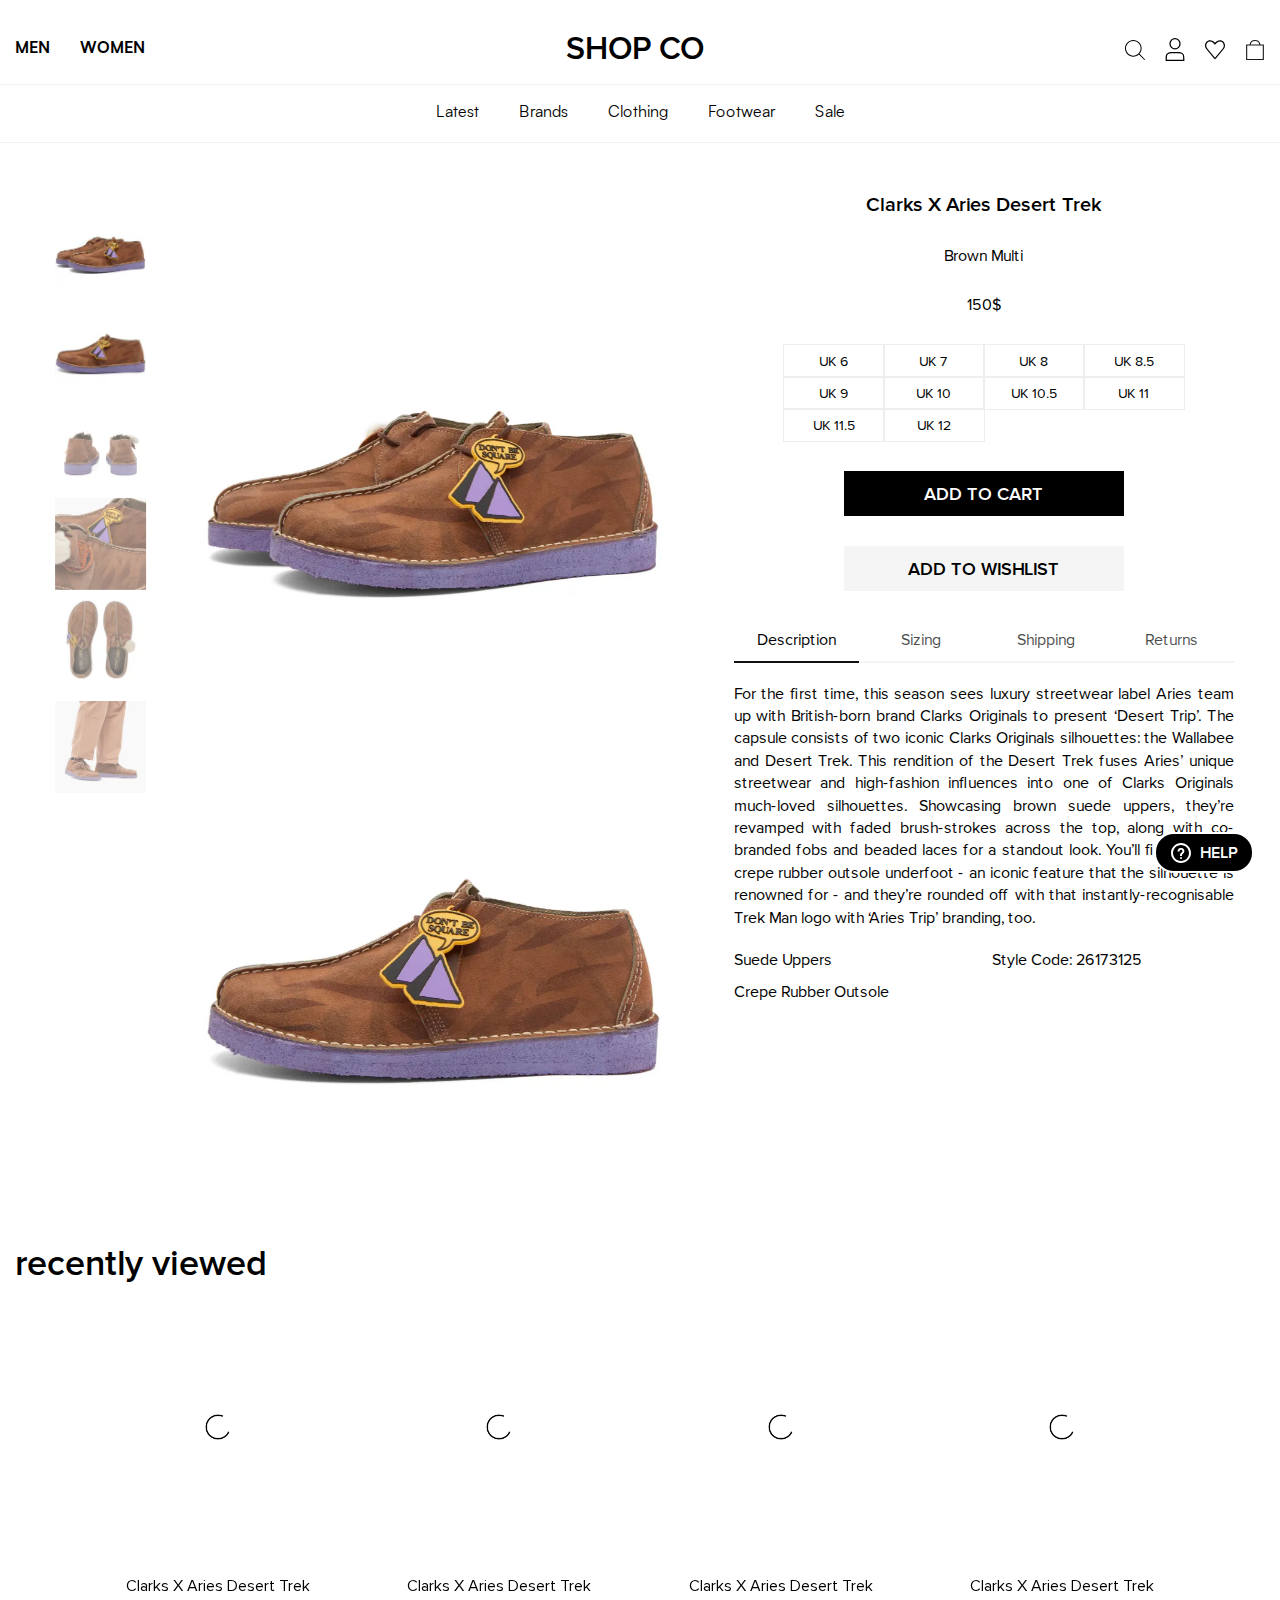
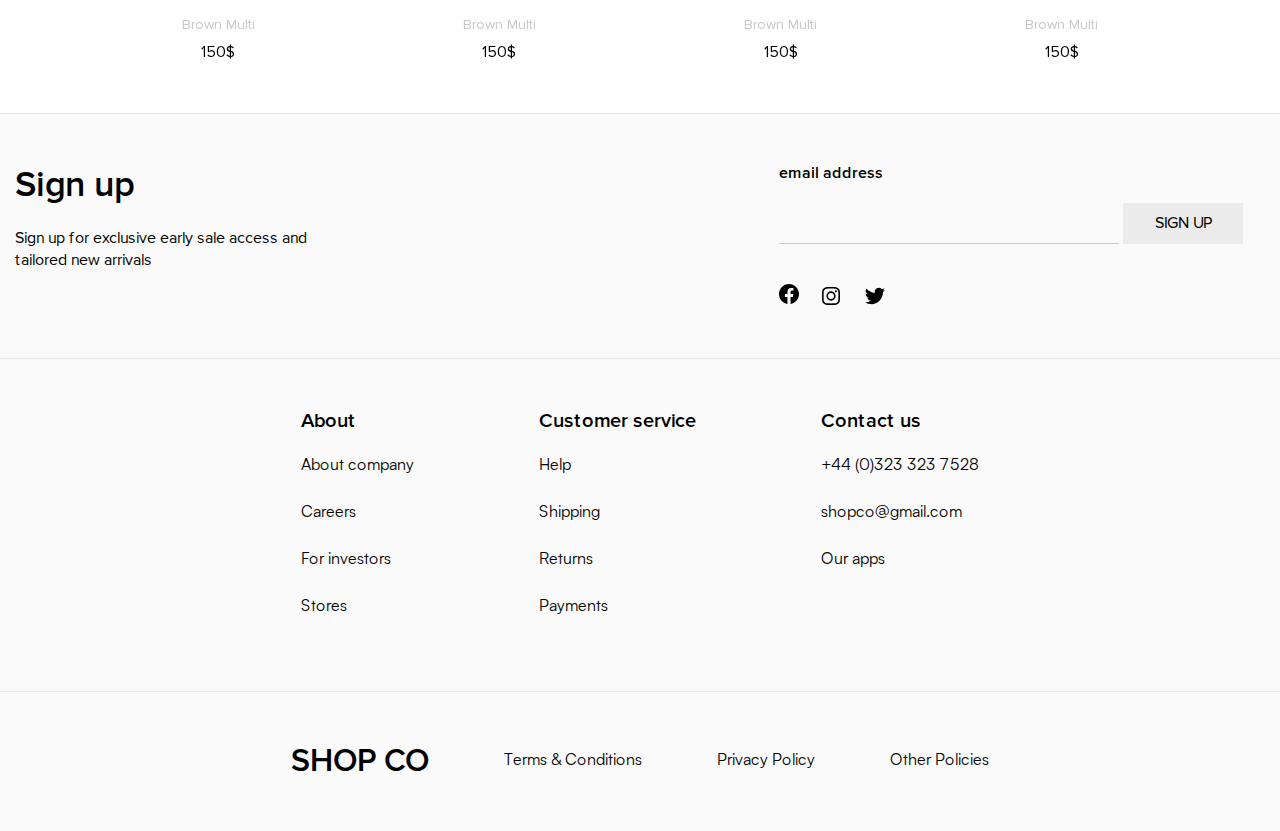
==== commit 0b063c47: "Add files via upload" ====
--- a/product.html
+++ b/product.html
@@ -1 +1 @@
-<!DOCTYPE html><html lang="en"><head><meta charset="UTF-8"><meta name="viewport" content="width=device-width, initial-scale=1.0"><link rel="stylesheet" href="./files/swiper-bundle.min.css"><link rel="stylesheet" href="./css/style.css"><title>SHOP CO</title></head><body class="body"><div class="wrapper"><header class="header"><div class="header-inner"><div class="header-row"><div class="container"><div class="header-row__content"><nav class="nav header-row__nav"><div class="header__burger-menu"> <button class="burger-menu"><svg width="36" heigh="36" viewbox="0 0 100 100"><path class="line line-1" d="M20 30H80C80 30 94 29 94 67 94 78 91 82 85 82 79 82 75 75 75 75L25 25"/><path class="line line-2" d="M20 50H80"/><path class="line line-3" d="M20 70H80C80 70 94 71 94 33 94 22 91 18 85 18 79 18 75 25 75 25L25 75"/></svg></button></div><ul class="nav__list header-row__list"><li class="nav__item header-row__item"> <a href="index.html" class="nav__link header-row__link link">MEN</a></li><li class="nav__item header-row__item"> <a href="women.html" class="nav__link header-row__link link">WOMEN</a></li></ul> <a href="index.html" class="logo header-logo">SHOP CO</a><div class="header-row__buttons"> <button class="header-row__button modal-button" data-path="search"><img class="header-svg-button" src="img/icons/search.svg" alt=""></button> <button class="header-row__button modal-button" data-path="registration"><img class="header-svg-button" src="img/icons/user.svg" alt=""></button> <button class="header-row__button modal-button" data-path="registration"><img class="header-svg-button" src="img/icons/favourite.svg" alt=""></button> <button class="header-row__button modal-button" data-path="cart"><img class="header-svg-button" src="img/icons/busket.svg" alt=""></button></div></nav></div></div></div><div class="header-sub-wrapper"><div class="header-sub-row"><div class="container"><div class="header-sub-row__content"><nav class="nav header-sub-row__nav"><ul class="nav__list header-sub-row__list"><li class="nav__item header-sub-row__item" data-path="latest"> <a href="products.html" class="nav__link header-sub-row__link link">Latest</a></li><li class="nav__item header-sub-row__item" data-path="brands"> <a href="products.html" class="nav__link header-sub-row__link link">Brands</a></li><li class="nav__item header-sub-row__item" data-path="clothing"> <a href="products.html" class="nav__link header-sub-row__link link">Clothing</a></li><li class="nav__item header-sub-row__item" data-path="footwear"> <a href="products.html" class="nav__link header-sub-row__link link">Footwear</a></li><li class="nav__item header-sub-row__item" data-path="sale"> <a href="products.html" class="nav__link header-sub-row__link link">Sale</a></li></ul></nav></div></div></div><div class="site-navigation header__site-navigation"><div class="container"><div class="site-navigation__content"><div class="site-navigation__block site-navigation__block_visible" data-target="latest"><div class="site-navigation__element element"><h6 class="h h-6 element__headline">Latest week</h6><nav class="nav element__nav"><ul class="nav__list element__list"><li class="nav__item element__item"> <a href="products.html" class="nav__link element__link link">View all Latest</a></li><li class="nav__item element__item"> <a href="products.html" class="nav__link element__link link">Latest sneakers</a></li><li class="nav__item element__item"> <a href="products.html" class="nav__link element__link link">Latest lifestyle</a></li><li class="nav__item element__item"> <a href="products.html" class="nav__link element__link link">Latest features</a></li></ul></nav></div><div class="site-navigation__element element"><h6 class="h h-6 element__headline">Latest brands</h6><nav class="nav element__nav"><ul class="nav__list element__list"><li class="nav__item element__item"> <a href="" class="nav__link element__link link">HOKA</a></li><li class="nav__item element__item"> <a href="" class="nav__link element__link link">Carhartt</a></li><li class="nav__item element__item"> <a href="" class="nav__link element__link link">Crocs</a></li><li class="nav__item element__item"> <a href="" class="nav__link element__link link">Aries</a></li><li class="nav__item element__item"> <a href="" class="nav__link element__link link">Nike</a></li><li class="nav__item element__item"> <a href="" class="nav__link element__link link">Canada Goose</a></li><li class="nav__item element__item"> <a href="" class="nav__link element__link link">Rick Owens</a></li></ul></nav></div><div class="site-navigation__element element"><h6 class="h h-6 element__headline">Featured</h6><div class="element-grid"><div class="element-grid__item"><a href="#" class="element-grid__link"><picture><source srcset="img/header-featured/img1.avif"><source srcset="img/header-featured/img1.webp"> <img src="" alt="" class="element-grid__img"></picture></a><p class="text element-grid__item-headline">Season release</p></div><div class="element-grid__item"><a href="#" class="element-grid__link"><picture><source srcset="img/header-featured/img2.avif"><source srcset="img/header-featured/img2.webp"> <img src="" alt="" class="element-grid__img"></picture></a><p class="text element-grid__item-headline">Carhartt WIP</p></div><div class="element-grid__item"><a href="#" class="element-grid__link"><picture><source srcset="img/header-featured/img3.avif"><source srcset="img/header-featured/img3.webp"> <img src="" alt="" class="element-grid__img"></picture></a><p class="text element-grid__item-headline">Denim sales</p></div><div class="element-grid__item"><a href="#" class="element-grid__link"><picture><source srcset="img/header-featured/img4.avif"><source srcset="img/header-featured/img4.webp"> <img src="" alt="" class="element-grid__img"></picture></a><p class="text element-grid__item-headline">New shops</p></div></div></div></div><div class="site-navigation__block" data-target="brands"><div class="site-navigation__element element"><h6 class="h h-6 element__headline"><a href="products.html" class="link">View all brands</a></h6><nav class="nav element__nav element__nav_wide"><ul class="nav__list element__list"><li class="nav__item element__item"> <a href="" class="nav__link element__link link">Acne Studios</a></li><li class="nav__item element__item"> <a href="" class="nav__link element__link link">Adidas</a></li><li class="nav__item element__item"> <a href="" class="nav__link element__link link">A.P.C</a></li><li class="nav__item element__item"> <a href="" class="nav__link element__link link">Adanola</a></li><li class="nav__item element__item"> <a href="" class="nav__link element__link link">Aries</a></li><li class="nav__item element__item"> <a href="" class="nav__link element__link link">Anine Bing</a></li><li class="nav__item element__item"> <a href="" class="nav__link element__link link">Aarke</a></li><li class="nav__item element__item"> <a href="" class="nav__link element__link link">AGR</a></li><li class="nav__item element__item"> <a href="" class="nav__link element__link link">Air Jordan</a></li><li class="nav__item element__item"> <a href="" class="nav__link element__link link">AKila</a></li><li class="nav__item element__item"> <a href="" class="nav__link element__link link">Balmain</a></li><li class="nav__item element__item"> <a href="" class="nav__link element__link link">Barbour</a></li><li class="nav__item element__item"> <a href="" class="nav__link element__link link">Brain dead</a></li><li class="nav__item element__item"> <a href="" class="nav__link element__link link">Buy far</a></li><li class="nav__item element__item"> <a href="" class="nav__link element__link link">Calvin Klein</a></li><li class="nav__item element__item"> <a href="" class="nav__link element__link link">Converse</a></li><li class="nav__item element__item"> <a href="" class="nav__link element__link link">Dickies</a></li><li class="nav__item element__item"> <a href="" class="nav__link element__link link">DONNI</a></li><li class="nav__item element__item"> <a href="" class="nav__link element__link link">DROOL</a></li><li class="nav__item element__item"> <a href="" class="nav__link element__link link">Eastpak</a></li><li class="nav__item element__item"> <a href="" class="nav__link element__link link">Face Vessel</a></li><li class="nav__item element__item"> <a href="" class="nav__link element__link link">Ganni</a></li><li class="nav__item element__item"> <a href="" class="nav__link element__link link">Idea</a></li><li class="nav__item element__item"> <a href="" class="nav__link element__link link">Joah Brown</a></li><li class="nav__item element__item"> <a href="" class="nav__link element__link link">Lex Pott</a></li><li class="nav__item element__item"> <a href="" class="nav__link element__link link">Obey</a></li><li class="nav__item element__item"> <a href="" class="nav__link element__link link">Paco Rabanne</a></li><li class="nav__item element__item"> <a href="" class="nav__link element__link link">Reebok</a></li><li class="nav__item element__item"> <a href="" class="nav__link element__link link">UGG</a></li><li class="nav__item element__item"> <a href="" class="nav__link element__link link">Y-3</a></li></ul></nav></div><div class="site-navigation__element element"><h6 class="h h-6 element__headline">Featured</h6><div class="element-grid brands-grid"><div class="element-grid__item"><a href="#" class="element-grid__link"><picture><source srcset="img/header-featured/img5.avif"><source srcset="img/header-featured/img5.webp"> <img src="" alt="" class="element-grid__img"></picture></a><p class="text element-grid__item-headline">Y-3</p></div><div class="element-grid__item"><a href="#" class="element-grid__link"><picture><source srcset="img/header-featured/img6.avif"><source srcset="img/header-featured/img6.webp"> <img src="" alt="" class="element-grid__img"></picture></a><p class="text element-grid__item-headline">Paco Rabanne</p></div></div></div></div><div class="site-navigation__block" data-target="clothing"><div class="site-navigation__element element"><h6 class="h h-6 element__headline"><a href="products.html" class="link">View all clothing</a></h6><nav class="nav element__nav"><ul class="nav__list element__list"><li class="nav__item element__item"> <a href="" class="nav__link element__link link">Hoodie and swearts</a></li><li class="nav__item element__item"> <a href="" class="nav__link element__link link">Coats and jackets</a></li><li class="nav__item element__item"> <a href="" class="nav__link element__link link">Knitwear</a></li><li class="nav__item element__item"> <a href="" class="nav__link element__link link">Shirts</a></li><li class="nav__item element__item"> <a href="" class="nav__link element__link link">Jeans</a></li><li class="nav__item element__item"> <a href="" class="nav__link element__link link">Shorts</a></li><li class="nav__item element__item"> <a href="" class="nav__link element__link link">Knitwear</a></li><li class="nav__item element__item"> <a href="" class="nav__link element__link link">Loungewear</a></li><li class="nav__item element__item"> <a href="" class="nav__link element__link link">T-shirts</a></li><li class="nav__item element__item"> <a href="" class="nav__link element__link link">Underwear</a></li></ul></nav></div><div class="site-navigation__element element"><h6 class="h h-6 element__headline">Latest brands</h6><nav class="nav element__nav"><ul class="nav__list element__list"><li class="nav__item element__item"> <a href="" class="nav__link element__link link">A.P.C.</a></li><li class="nav__item element__item"> <a href="" class="nav__link element__link link">Acne studios</a></li><li class="nav__item element__item"> <a href="" class="nav__link element__link link">Barbour</a></li><li class="nav__item element__item"> <a href="" class="nav__link element__link link">Carhartt WIP</a></li><li class="nav__item element__item"> <a href="" class="nav__link element__link link">Neighborhood</a></li><li class="nav__item element__item"> <a href="" class="nav__link element__link link">Represent</a></li><li class="nav__item element__item"> <a href="" class="nav__link element__link link">Moncler</a></li><li class="nav__item element__item"> <a href="" class="nav__link element__link link">Palm Angels</a></li><li class="nav__item element__item"> <a href="" class="nav__link element__link link">Stussy</a></li><li class="nav__item element__item"> <a href="" class="nav__link element__link link">WTAPS</a></li></ul></nav></div><div class="site-navigation__element element"><h6 class="h h-6 element__headline">Featured</h6><div class="element-grid"><div class="element-grid__item"><a href="#" class="element-grid__link"><picture><source srcset="img/header-featured/img7.avif"><source srcset="img/header-featured/img7.webp"> <img src="" alt="" class="element-grid__img"></picture></a><p class="text element-grid__item-headline">Gucci</p></div><div class="element-grid__item"><a href="#" class="element-grid__link"><picture><source srcset="img/header-featured/img8.avif"><source srcset="img/header-featured/img8.webp"> <img src="" alt="" class="element-grid__img"></picture></a><p class="text element-grid__item-headline">Carhartt WIP</p></div><div class="element-grid__item"><a href="#" class="element-grid__link"><picture><source srcset="img/header-featured/img9.avif"><source srcset="img/header-featured/img9.webp"> <img src="" alt="" class="element-grid__img"></picture></a><p class="text element-grid__item-headline">Bape</p></div><div class="element-grid__item"><a href="#" class="element-grid__link"><picture><source srcset="img/header-featured/img10.avif"><source srcset="img/header-featured/img10.webp"> <img src="" alt="" class="element-grid__img"></picture></a><p class="text element-grid__item-headline">New shops</p></div></div></div></div><div class="site-navigation__block" data-target="footwear"><div class="site-navigation__element element"><nav class="nav element__nav"><ul class="nav__list element__list"><li class="nav__item element__item"> <a href="products.html" class="nav__link element__link link">View all footwear</a></li><li class="nav__item element__item"> <a href="" class="nav__link element__link link">Sneakers</a></li><li class="nav__item element__item"> <a href="" class="nav__link element__link link">Luxury Sneakers</a></li><li class="nav__item element__item"> <a href="" class="nav__link element__link link">Boots</a></li><li class="nav__item element__item"> <a href="" class="nav__link element__link link">Shoes</a></li><li class="nav__item element__item"> <a href="" class="nav__link element__link link">Slippers</a></li></ul></nav></div><div class="site-navigation__element element"><h6 class="h h-6 element__headline">Footwear brands</h6><nav class="nav element__nav"><ul class="nav__list element__list"><li class="nav__item element__item"> <a href="" class="nav__link element__link link">HOKA</a></li><li class="nav__item element__item"> <a href="" class="nav__link element__link link">Adidas</a></li><li class="nav__item element__item"> <a href="" class="nav__link element__link link">Asics</a></li><li class="nav__item element__item"> <a href="" class="nav__link element__link link">Alexandr Mqueen</a></li><li class="nav__item element__item"> <a href="" class="nav__link element__link link">Crocks</a></li><li class="nav__item element__item"> <a href="" class="nav__link element__link link">Canada Goose</a></li><li class="nav__item element__item"> <a href="" class="nav__link element__link link">New balance</a></li><li class="nav__item element__item"> <a href="" class="nav__link element__link link">Nike</a></li></ul></nav></div><div class="site-navigation__element element"><h6 class="h h-6 element__headline">Featured</h6><div class="element-grid"><div class="element-grid__item"><a href="#" class="element-grid__link"><picture><source srcset="img/header-featured/img11.webp"><source srcset="img/header-featured/img11.avif"> <img src="" alt="" class="element-grid__img"></picture></a><p class="text element-grid__item-headline">Season release</p></div><div class="element-grid__item"><a href="#" class="element-grid__link"><picture><source srcset="img/header-featured/img12.webp"><source srcset="img/header-featured/img12.avif"> <img src="" alt="" class="element-grid__img"></picture></a><p class="text element-grid__item-headline">Carhartt WIP</p></div><div class="element-grid__item"><a href="#" class="element-grid__link"><picture><source srcset="img/header-featured/img13.webp"><source srcset="img/header-featured/img13.avif"> <img src="" alt="" class="element-grid__img"></picture></a><p class="text element-grid__item-headline">Denim sales</p></div><div class="element-grid__item"><a href="#" class="element-grid__link"><picture><source srcset="img/header-featured/img14.webp"><source srcset="img/header-featured/img14.avif"> <img src="" alt="" class="element-grid__img"></picture></a><p class="text element-grid__item-headline">New shops</p></div></div></div></div><div class="site-navigation__block" data-target="sale"><div class="site-navigation__element element"><h6 class="h h-6 element__headline">View all sales</h6><nav class="nav element__nav"><ul class="nav__list element__list"><li class="nav__item element__item"> <a href="products.html" class="nav__link element__link link">All sale clothing</a></li><li class="nav__item element__item"> <a href="" class="nav__link element__link link">Jackets and coats</a></li><li class="nav__item element__item"> <a href="" class="nav__link element__link link">Knitwear</a></li><li class="nav__item element__item"> <a href="" class="nav__link element__link link">Triusers</a></li><li class="nav__item element__item"> <a href="" class="nav__link element__link link">Tops</a></li><li class="nav__item element__item"> <a href="" class="nav__link element__link link">Jeans</a></li><li class="nav__item element__item"> <a href="" class="nav__link element__link link">T-shirts</a></li><li class="nav__item element__item"> <a href="" class="nav__link element__link link">Boots</a></li><li class="nav__item element__item"> <a href="" class="nav__link element__link link">Jewellery</a></li></ul></nav></div><div class="site-navigation__element element"><h6 class="h h-6 element__headline">Latest brands</h6><nav class="nav element__nav"><ul class="nav__list element__list"><li class="nav__item element__item"> <a href="" class="nav__link element__link link">HOKA</a></li><li class="nav__item element__item"> <a href="" class="nav__link element__link link">Carhartt</a></li><li class="nav__item element__item"> <a href="" class="nav__link element__link link">Crocs</a></li><li class="nav__item element__item"> <a href="" class="nav__link element__link link">Aries</a></li><li class="nav__item element__item"> <a href="" class="nav__link element__link link">Nike</a></li><li class="nav__item element__item"> <a href="" class="nav__link element__link link">Canada Goose</a></li><li class="nav__item element__item"> <a href="" class="nav__link element__link link">Rick Owens</a></li></ul></nav></div><div class="site-navigation__element element"><h6 class="h h-6 element__headline">Discount</h6><nav class="nav element__nav"><ul class="nav__list element__list"><li class="nav__item element__item"> <a href="" class="nav__link element__link link">UP TO 20%</a></li><li class="nav__item element__item"> <a href="" class="nav__link element__link link">UP TO 30%</a></li><li class="nav__item element__item"> <a href="" class="nav__link element__link link">UP TO 40%</a></li><li class="nav__item element__item"> <a href="" class="nav__link element__link link">UP TO 50%</a></li></ul></nav></div><div class="site-navigation__element element"><h6 class="h h-6 element__headline">Featured</h6><div class="element-grid"><div class="element-grid__item"><a href="#" class="element-grid__link"><picture><source srcset="img/header-featured/img16.avif"><source srcset="img/header-featured/img16.webp"> <img src="img/header-featured/img16.avif" alt="" class="element-grid__img"></picture></a><p class="text element-grid__item-headline">Season release</p></div><div class="element-grid__item"><a href="#" class="element-grid__link"><picture><source srcset="./img/header-featured/img15.avif"><source srcset="./img/header-featured/img15.webp"> <img src="./img/header-featured/img15.avif" alt="" class="element-grid__img"></picture></a><p class="text element-grid__item-headline">Carhartt WIP</p></div></div></div></div></div></div></div></div><div class="mobile-menu"><div class="overlay"></div><div class="mobile-menu__block"><div class="mobile-menu__wrapper"><div class="mobile-menu__container mobile-menu__container_open mobile-menu__container_main" data-list="main"><div class="mobile-menu__logo-wrapper"> <a href="index.html" class="logo mobile-menu__logo">SHOP CO</a></div><div class="mobile-menu__gender"><div class="mobile-menu__gender-item mobile-menu__gender-item_active" data-path="men"> <a href="index.html" class="text mobile-menu__gender-link">MEN</a href="index.html"></div><div class="mobile-menu__gender-item" data-path="women"> <a href="index.html" class="text mobile-menu__gender-link">WOMEN</a href="index.html"></div></div><div class="mobile-menu__categories"><div class="mobile-menu__category switch-element" data-path="latest">Latest <img src="./img/icons/right.svg" alt=""></div><div class="mobile-menu__category switch-element" data-path="brands">Brands<img src="./img/icons/right.svg" alt=""></div><div class="mobile-menu__category switch-element" data-path="clothing">Clothing <img src="./img/icons/right.svg" alt=""></div><div class="mobile-menu__category switch-element" data-path="footwear">Footwear <img src="./img/icons/right.svg" alt=""></div><div class="mobile-menu__category switch-element" data-path="sale">Sale <img src="./img/icons/right.svg" alt=""></div></div><div class="log-in"><div class="log-in__wrapper"><p class="text log-in__text">Account</p> <button class="text log-in__button modal-button" data-path="registration">Log in <img src="./img/icons/right.svg" alt=""></button></div></div></div><div class="mobile-menu__container" data-list="latest"><div class="mobile-menu__categories"><ul class="mobile-menu__list"><li class="mobile-menu__category mobile-menu__category_prev switch-element" data-path="main"> <img class="mobile-menu__arrow" src="./img/icons/right.svg" alt=""><p class="">All</p></li><li class="mobile-menu__list-item"> <a href="#" class="text mobile-menu__category mobile-menu__category_bold mobile-menu__category_mini">View all latest<img src="./img/icons/right.svg" alt=""></a></li><li class="mobile-menu__list-item"> <a href="#" class="text mobile-menu__category mobile-menu__category_mini">HOKA<img src="./img/icons/right.svg" alt=""></a></li><li class="mobile-menu__list-item"> <a href="#" class="text mobile-menu__category mobile-menu__category_mini">Carhartt<img src="./img/icons/right.svg" alt=""></a></li><li class="mobile-menu__list-item"> <a href="#" class="text mobile-menu__category mobile-menu__category_mini">Crocs<img src="./img/icons/right.svg" alt=""></a></li><li class="mobile-menu__list-item"> <a href="#" class="text mobile-menu__category mobile-menu__category_mini">Aries<img src="./img/icons/right.svg" alt=""></a></li><li class="mobile-menu__list-item"> <a href="#" class="text mobile-menu__category mobile-menu__category_mini">Nike<img src="./img/icons/right.svg" alt=""></a></li><li class="mobile-menu__list-item"> <a href="#" class="text mobile-menu__category mobile-menu__category_mini">Canada Goose<img src="./img/icons/right.svg" alt=""></a></li><li class="mobile-menu__list-item"> <a href="#" class="text mobile-menu__category mobile-menu__category_mini">Rick Owens<img src="./img/icons/right.svg" alt=""></a></li></ul></div></div><div class="mobile-menu__container" data-list="brands"><div class="mobile-menu__categories"><ul class="mobile-menu__list"><li class="mobile-menu__category mobile-menu__category_prev switch-element" data-path="main"> <img class="mobile-menu__arrow" src="./img/icons/right.svg" alt=""><p class="">All</p></li><li class="mobile-menu__list-item"> <a href="#" class="text mobile-menu__category mobile-menu__category_bold mobile-menu__category_mini">View all brands<img src="./img/icons/right.svg" alt=""></a></li><li class="mobile-menu__list-item"> <a href="#" class="text mobile-menu__category mobile-menu__category_mini">Acne Studios<img src="./img/icons/right.svg" alt=""></a></li><li class="mobile-menu__list-item"> <a href="#" class="text mobile-menu__category mobile-menu__category_mini">Adidas<img src="./img/icons/right.svg" alt=""></a></li><li class="mobile-menu__list-item"> <a href="#" class="text mobile-menu__category mobile-menu__category_mini">A.P.C<img src="./img/icons/right.svg" alt=""></a></li><li class="mobile-menu__list-item"> <a href="#" class="text mobile-menu__category mobile-menu__category_mini">Adanola<img src="./img/icons/right.svg" alt=""></a></li><li class="mobile-menu__list-item"> <a href="#" class="text mobile-menu__category mobile-menu__category_mini">Aries<img src="./img/icons/right.svg" alt=""></a></li><li class="mobile-menu__list-item"> <a href="#" class="text mobile-menu__category mobile-menu__category_mini">Anine Bing<img src="./img/icons/right.svg" alt=""></a></li><li class="mobile-menu__list-item"> <a href="#" class="text mobile-menu__category mobile-menu__category_mini">Aarke<img src="./img/icons/right.svg" alt=""></a></li><li class="mobile-menu__list-item"> <a href="#" class="text mobile-menu__category mobile-menu__category_mini">AGR<img src="./img/icons/right.svg" alt=""></a></li><li class="mobile-menu__list-item"> <a href="#" class="text mobile-menu__category mobile-menu__category_mini">Air Jordan<img src="./img/icons/right.svg" alt=""></a></li><li class="mobile-menu__list-item"> <a href="#" class="text mobile-menu__category mobile-menu__category_mini">AKila<img src="./img/icons/right.svg" alt=""></a></li><li class="mobile-menu__list-item"> <a href="#" class="text mobile-menu__category mobile-menu__category_mini">Balmain<img src="./img/icons/right.svg" alt=""></a></li><li class="mobile-menu__list-item"> <a href="#" class="text mobile-menu__category mobile-menu__category_mini">Barbour<img src="./img/icons/right.svg" alt=""></a></li><li class="mobile-menu__list-item"> <a href="#" class="text mobile-menu__category mobile-menu__category_mini">Brain dead<img src="./img/icons/right.svg" alt=""></a></li><li class="mobile-menu__list-item"> <a href="#" class="text mobile-menu__category mobile-menu__category_mini">Buy far<img src="./img/icons/right.svg" alt=""></a></li><li class="mobile-menu__list-item"> <a href="#" class="text mobile-menu__category mobile-menu__category_mini">Calvin Klein<img src="./img/icons/right.svg" alt=""></a></li><li class="mobile-menu__list-item"> <a href="#" class="text mobile-menu__category mobile-menu__category_mini">Converse<img src="./img/icons/right.svg" alt=""></a></li><li class="mobile-menu__list-item"> <a href="#" class="text mobile-menu__category mobile-menu__category_mini">Dickies<img src="./img/icons/right.svg" alt=""></a></li><li class="mobile-menu__list-item"> <a href="#" class="text mobile-menu__category mobile-menu__category_mini">DONNI<img src="./img/icons/right.svg" alt=""></a></li><li class="mobile-menu__list-item"> <a href="#" class="text mobile-menu__category mobile-menu__category_mini">DROOL<img src="./img/icons/right.svg" alt=""></a></li><li class="mobile-menu__list-item"> <a href="#" class="text mobile-menu__category mobile-menu__category_mini">Eastpak<img src="./img/icons/right.svg" alt=""></a></li><li class="mobile-menu__list-item"> <a href="#" class="text mobile-menu__category mobile-menu__category_mini">Face Vessel<img src="./img/icons/right.svg" alt=""></a></li><li class="mobile-menu__list-item"> <a href="#" class="text mobile-menu__category mobile-menu__category_mini">Ganni<img src="./img/icons/right.svg" alt=""></a></li><li class="mobile-menu__list-item"> <a href="#" class="text mobile-menu__category mobile-menu__category_mini">Idea<img src="./img/icons/right.svg" alt=""></a></li><li class="mobile-menu__list-item"> <a href="#" class="text mobile-menu__category mobile-menu__category_mini">Joah Brown<img src="./img/icons/right.svg" alt=""></a></li><li class="mobile-menu__list-item"> <a href="#" class="text mobile-menu__category mobile-menu__category_mini">Lex Pott<img src="./img/icons/right.svg" alt=""></a></li><li class="mobile-menu__list-item"> <a href="#" class="text mobile-menu__category mobile-menu__category_mini">Obey<img src="./img/icons/right.svg" alt=""></a></li><li class="mobile-menu__list-item"> <a href="#" class="text mobile-menu__category mobile-menu__category_mini">Paco Rabanne<img src="./img/icons/right.svg" alt=""></a></li><li class="mobile-menu__list-item"> <a href="#" class="text mobile-menu__category mobile-menu__category_mini">Reebok<img src="./img/icons/right.svg" alt=""></a></li><li class="mobile-menu__list-item"> <a href="#" class="text mobile-menu__category mobile-menu__category_mini">UGG<img src="./img/icons/right.svg" alt=""></a></li><li class="mobile-menu__list-item"> <a href="#" class="text mobile-menu__category mobile-menu__category_mini">Y-3<img src="./img/icons/right.svg" alt=""></a></li></ul></div></div><div class="mobile-menu__container" data-list="clothing"><div class="mobile-menu__categories"><ul class="mobile-menu__list"><li class="mobile-menu__category mobile-menu__category_prev switch-element" data-path="main"> <img class="mobile-menu__arrow" src="./img/icons/right.svg" alt=""><p class="">All</p></li><li class="mobile-menu__list-item"> <a href="#" class="text mobile-menu__category mobile-menu__category_bold mobile-menu__category_mini">View all clothing<img src="./img/icons/right.svg" alt=""></a></li><li class="mobile-menu__list-item"> <a href="#" class="text mobile-menu__category mobile-menu__category_mini">Hoodie and swearts<img src="./img/icons/right.svg" alt=""></a></li><li class="mobile-menu__list-item"> <a href="#" class="text mobile-menu__category mobile-menu__category_mini">Coats and jackets<img src="./img/icons/right.svg" alt=""></a></li><li class="mobile-menu__list-item"> <a href="#" class="text mobile-menu__category mobile-menu__category_mini">Knitwear<img src="./img/icons/right.svg" alt=""></a></li><li class="mobile-menu__list-item"> <a href="#" class="text mobile-menu__category mobile-menu__category_mini">Shirts<img src="./img/icons/right.svg" alt=""></a></li><li class="mobile-menu__list-item"> <a href="#" class="text mobile-menu__category mobile-menu__category_mini">Jeans<img src="./img/icons/right.svg" alt=""></a></li><li class="mobile-menu__list-item"> <a href="#" class="text mobile-menu__category mobile-menu__category_mini">Shorts<img src="./img/icons/right.svg" alt=""></a></li><li class="mobile-menu__list-item"> <a href="#" class="text mobile-menu__category mobile-menu__category_mini">Knitwear<img src="./img/icons/right.svg" alt=""></a></li><li class="mobile-menu__list-item"> <a href="#" class="text mobile-menu__category mobile-menu__category_mini">Loungewear<img src="./img/icons/right.svg" alt=""></a></li><li class="mobile-menu__list-item"> <a href="#" class="text mobile-menu__category mobile-menu__category_mini">T-shirts<img src="./img/icons/right.svg" alt=""></a></li><li class="mobile-menu__list-item"> <a href="#" class="text mobile-menu__category mobile-menu__category_mini">Underwear<img src="./img/icons/right.svg" alt=""></a></li></ul></div></div><div class="mobile-menu__container" data-list="footwear"><div class="mobile-menu__categories"><ul class="mobile-menu__list"><li class="mobile-menu__category mobile-menu__category_prev switch-element" data-path="main"> <img class="mobile-menu__arrow" src="./img/icons/right.svg" alt=""><p class="">All</p></li><li class="mobile-menu__list-item"> <a href="#" class="text mobile-menu__category mobile-menu__category_bold mobile-menu__category_mini">View all footwear<img src="./img/icons/right.svg" alt=""></a></li><li class="mobile-menu__list-item"> <a href="#" class="text mobile-menu__category mobile-menu__category_mini">HOKA<img src="./img/icons/right.svg" alt=""></a></li><li class="mobile-menu__list-item"> <a href="#" class="text mobile-menu__category mobile-menu__category_mini">Adidas<img src="./img/icons/right.svg" alt=""></a></li><li class="mobile-menu__list-item"> <a href="#" class="text mobile-menu__category mobile-menu__category_mini">Asics<img src="./img/icons/right.svg" alt=""></a></li><li class="mobile-menu__list-item"> <a href="#" class="text mobile-menu__category mobile-menu__category_mini">Alexandr Mqueen<img src="./img/icons/right.svg" alt=""></a></li><li class="mobile-menu__list-item"> <a href="#" class="text mobile-menu__category mobile-menu__category_mini">Crocks<img src="./img/icons/right.svg" alt=""></a></li><li class="mobile-menu__list-item"> <a href="#" class="text mobile-menu__category mobile-menu__category_mini">Canada Goose<img src="./img/icons/right.svg" alt=""></a></li><li class="mobile-menu__list-item"> <a href="#" class="text mobile-menu__category mobile-menu__category_mini">New balance<img src="./img/icons/right.svg" alt=""></a></li><li class="mobile-menu__list-item"> <a href="#" class="text mobile-menu__category mobile-menu__category_mini">Nike<img src="./img/icons/right.svg" alt=""></a></li></ul></div></div><div class="mobile-menu__container" data-list="sale"><div class="mobile-menu__categories"><ul class="mobile-menu__list"><li class="mobile-menu__category mobile-menu__category_prev switch-element" data-path="main"> <img class="mobile-menu__arrow" src="./img/icons/right.svg" alt=""><p class="">All</p></li><li class="mobile-menu__list-item"> <a href="#" class="text mobile-menu__category mobile-menu__category_bold mobile-menu__category_mini">View all sales<img src="./img/icons/right.svg" alt=""></a></li><li class="mobile-menu__list-item"> <a href="#" class="text mobile-menu__category mobile-menu__category_mini">Jackets and coats<img src="./img/icons/right.svg" alt=""></a></li><li class="mobile-menu__list-item"> <a href="#" class="text mobile-menu__category mobile-menu__category_mini">Knitwear<img src="./img/icons/right.svg" alt=""></a></li><li class="mobile-menu__list-item"> <a href="#" class="text mobile-menu__category mobile-menu__category_mini">Triusers<img src="./img/icons/right.svg" alt=""></a></li><li class="mobile-menu__list-item"> <a href="#" class="text mobile-menu__category mobile-menu__category_mini">Tops<img src="./img/icons/right.svg" alt=""></a></li><li class="mobile-menu__list-item"> <a href="#" class="text mobile-menu__category mobile-menu__category_mini">Jeans<img src="./img/icons/right.svg" alt=""></a></li><li class="mobile-menu__list-item"> <a href="#" class="text mobile-menu__category mobile-menu__category_mini">T-shirts<img src="./img/icons/right.svg" alt=""></a></li><li class="mobile-menu__list-item"> <a href="#" class="text mobile-menu__category mobile-menu__category_mini">Boots<img src="./img/icons/right.svg" alt=""></a></li><li class="mobile-menu__list-item"> <a href="#" class="text mobile-menu__category mobile-menu__category_mini">Jewellery<img src="./img/icons/right.svg" alt=""></a></li></ul></div></div></div></div></div></div></header><div class="main main-item"><section class="item-info"><div class="container"><div class="item-info__content"><div class="swiper-gallery"><div class="swiper swiper-gallery__swiper swiper-gallery__swiper_main"><div class="swiper-wrapper"><div class="swiper-slide swiper-gallery__swiper-slide"><img class="swiper-slide__img swiper-slide__img_main" data-src="./img/swiper-gallery/img1.webp" src="./img/icons/1x1.png" alt=""></div><div class="swiper-slide swiper-gallery__swiper-slide"><img class="swiper-slide__img swiper-slide__img_main" data-src="./img/swiper-gallery/img2.webp" src="./img/icons/1x1.png" alt=""></div><div class="swiper-slide swiper-gallery__swiper-slide"><img class="swiper-slide__img swiper-slide__img_main" data-src="./img/swiper-gallery/img3.webp" src="./img/icons/1x1.png" alt=""></div><div class="swiper-slide swiper-gallery__swiper-slide"><img class="swiper-slide__img swiper-slide__img_main" data-src="./img/swiper-gallery/img4.webp" src="./img/icons/1x1.png" alt=""></div><div class="swiper-slide swiper-gallery__swiper-slide"><img class="swiper-slide__img swiper-slide__img_main" data-src="./img/swiper-gallery/img5.webp" src="./img/icons/1x1.png" alt=""></div><div class="swiper-slide swiper-gallery__swiper-slide"><img class="swiper-slide__img swiper-slide__img_main" data-src="./img/swiper-gallery/img6.webp" src="./img/icons/1x1.png" alt=""></div></div></div><div class="swiper swiper-gallery__swiper swiper-gallery__swiper_vertical"><div class="swiper-wrapper"><div class="swiper-slide swiper-gallery__swiper-slide swiper-gallery__swiper-slide_vertical"> <img class="swiper-slide__img swiper-slide__img_vertical" src="./img/swiper-gallery/swiper-vertical/img1.webp" alt=""></div><div class="swiper-slide swiper-gallery__swiper-slide swiper-gallery__swiper-slide_vertical"> <img class="swiper-slide__img swiper-slide__img_vertical" src="./img/swiper-gallery/swiper-vertical/img2.webp" alt=""></div><div class="swiper-slide swiper-gallery__swiper-slide swiper-gallery__swiper-slide_vertical"> <img class="swiper-slide__img swiper-slide__img_vertical" src="./img/swiper-gallery/swiper-vertical/img3.webp" alt=""></div><div class="swiper-slide swiper-gallery__swiper-slide swiper-gallery__swiper-slide_vertical"> <img class="swiper-slide__img swiper-slide__img_vertical" src="./img/swiper-gallery/swiper-vertical/img4.webp" alt=""></div><div class="swiper-slide swiper-gallery__swiper-slide swiper-gallery__swiper-slide_vertical"> <img class="swiper-slide__img swiper-slide__img_vertical" src="./img/swiper-gallery/swiper-vertical/img5.webp" alt=""></div><div class="swiper-slide swiper-gallery__swiper-slide swiper-gallery__swiper-slide_vertical"> <img class="swiper-slide__img swiper-slide__img_vertical" src="./img/swiper-gallery/swiper-vertical/img6.webp" alt=""></div></div></div></div><div class="item-description"><h6 class="h h-6 item-description__name">Clarks X Aries Desert Trek</h6><p class="text item-description__color">Brown Multi</p><p class="text item-description__price">150$</p><div class="item-description__size-box"><div class="choice-size item-description__choice-size"> <label class="choice__label-size item-description__label-size"><input type="checkbox" class="choice__input-size item-description__input-size"> <span class="choice__span-size item-description__span-size  choice__span-size_uppercase">uk 6</span></label></div><div class="choice-size item-description__choice-size"> <label class="choice__label-size item-description__label-size"><input type="checkbox" class="choice__input-size item-description__input-size"> <span class="choice__span-size item-description__span-size  choice__span-size_uppercase">uk 7</span></label></div><div class="choice-size item-description__choice-size"> <label class="choice__label-size item-description__label-size"><input type="checkbox" class="choice__input-size item-description__input-size"> <span class="choice__span-size item-description__span-size  choice__span-size_uppercase">uk 8</span></label></div><div class="choice-size item-description__choice-size"> <label class="choice__label-size item-description__label-size"><input type="checkbox" class="choice__input-size item-description__input-size"> <span class="choice__span-size item-description__span-size  choice__span-size_uppercase">uk 8.5</span></label></div><div class="choice-size item-description__choice-size"> <label class="choice__label-size item-description__label-size"><input type="checkbox" class="choice__input-size item-description__input-size"> <span class="choice__span-size item-description__span-size  choice__span-size_uppercase">uk 9</span></label></div><div class="choice-size item-description__choice-size"> <label class="choice__label-size item-description__label-size"><input type="checkbox" class="choice__input-size item-description__input-size"> <span class="choice__span-size item-description__span-size  choice__span-size_uppercase">uk 10</span></label></div><div class="choice-size item-description__choice-size"> <label class="choice__label-size item-description__label-size"><input type="checkbox" class="choice__input-size item-description__input-size"> <span class="choice__span-size item-description__span-size  choice__span-size_uppercase">uk 10.5</span></label></div><div class="choice-size item-description__choice-size"> <label class="choice__label-size item-description__label-size"><input type="checkbox" class="choice__input-size item-description__input-size"> <span class="choice__span-size item-description__span-size  choice__span-size_uppercase">uk 11</span></label></div><div class="choice-size item-description__choice-size"> <label class="choice__label-size item-description__label-size"><input type="checkbox" class="choice__input-size item-description__input-size"> <span class="choice__span-size item-description__span-size  choice__span-size_uppercase">uk 11.5</span></label></div><div class="choice-size item-description__choice-size"> <label class="choice__label-size item-description__label-size"><input type="checkbox" class="choice__input-size item-description__input-size"> <span class="choice__span-size item-description__span-size  choice__span-size_uppercase">uk 12</span></label></div></div> <button class="item-description__button item-description__button_black">add to cart</button> <button class="item-description__button">add to wishlist</button><div class="item-description__tabs"><div class="text item-description__tabs-row"><div class="item-description__tab item-description__tab_active" data-tab="description">description</div><div class="item-description__tab" data-tab="size">sizing</div><div class="item-description__tab" data-tab="shipping">shipping</div><div class="item-description__tab" data-tab="returns">returns</div></div><div class="item-description__tab-info item-description__tab-info_active item-description__description" data-info="description"><p class="text item-description__description-text">For the first time, this season sees luxury streetwear label Aries team up with British-born brand Clarks Originals to present ‘Desert Trip’. The capsule consists of two iconic Clarks Originals silhouettes: the Wallabee and Desert Trek. This rendition of the Desert Trek fuses Aries’ unique streetwear and high-fashion influences into one of Clarks Originals much-loved silhouettes. Showcasing brown suede uppers, they’re revamped with faded brush-strokes across the top, along with co-branded fobs and beaded laces for a standout look. You’ll find its usual crepe rubber outsole underfoot - an iconic feature that the silhouette is renowned for - and they’re rounded off with that instantly-recognisable Trek Man logo with ‘Aries Trip’ branding, too.</p><ul class="text item-description__description-list"><li class="item-description__description-item"><p class="item-description__description-text">Suede Uppers</p></li><li class="item-description__description-item"><p class="item-description__description-text">Crepe Rubber Outsole</p></li><li class="item-description__description-item"><p class="item-description__description-text">Style Code: 26173125</p></li></ul></div><div class="item-description__tab-info item-description__size" data-info="size"><div class="item-description__size-table"><div class="item-description__size-thead"><div class="text item-description__size-th">UK</div><div class="text item-description__size-th">US</div><div class="text item-description__size-th">Japan</div><div class="text item-description__size-th">EU</div></div><div class="text item-description__size-tbody"><div class="item-description__size-column"><div class="item-description__size-td">UK 2.5</div><div class="item-description__size-td">UK 3</div><div class="item-description__size-td">UK 3.5</div><div class="item-description__size-td">UK 4</div><div class="item-description__size-td">UK 4.5</div><div class="item-description__size-td">UK 5</div><div class="item-description__size-td">UK 5.5</div><div class="item-description__size-td">UK 6</div><div class="item-description__size-td">UK 6.5</div><div class="item-description__size-td">UK 7</div><div class="item-description__size-td">UK 7.5</div><div class="item-description__size-td">UK 8</div><div class="item-description__size-td">UK 8.5</div><div class="item-description__size-td">UK 9</div><div class="item-description__size-td">UK 9.5</div><div class="item-description__size-td">UK 10</div><div class="item-description__size-td">UK 10.5</div><div class="item-description__size-td">UK 11</div><div class="item-description__size-td">UK 11.5</div></div><div class="item-description__size-column"><div class="item-description__size-td">Us 2.5</div><div class="item-description__size-td">Us 3</div><div class="item-description__size-td">Us 3.5</div><div class="item-description__size-td">Us 4</div><div class="item-description__size-td">Us 4.5</div><div class="item-description__size-td">Us 5</div><div class="item-description__size-td">Us 5.5</div><div class="item-description__size-td">Us 6</div><div class="item-description__size-td">Us 6.5</div><div class="item-description__size-td">Us 7</div><div class="item-description__size-td">Us 7.5</div><div class="item-description__size-td">Us 8</div><div class="item-description__size-td">Us 8.5</div><div class="item-description__size-td">Us 9</div><div class="item-description__size-td">Us 9.5</div><div class="item-description__size-td">Us 10</div><div class="item-description__size-td">Us 10.5</div><div class="item-description__size-td">Us 11</div><div class="item-description__size-td">Us 11.5</div></div><div class="item-description__size-column"><div class="item-description__size-td">22</div><div class="item-description__size-td">22.5</div><div class="item-description__size-td">23</div><div class="item-description__size-td">23.5</div><div class="item-description__size-td">24</div><div class="item-description__size-td">24.5</div><div class="item-description__size-td">25</div><div class="item-description__size-td">25.5</div><div class="item-description__size-td">26</div><div class="item-description__size-td">26.5</div><div class="item-description__size-td">27</div><div class="item-description__size-td">27.5</div><div class="item-description__size-td">28</div><div class="item-description__size-td">28.5</div><div class="item-description__size-td">29</div><div class="item-description__size-td">29.5</div><div class="item-description__size-td">30</div><div class="item-description__size-td">30.5</div><div class="item-description__size-td">31</div></div><div class="item-description__size-column"><div class="item-description__size-td">34</div><div class="item-description__size-td">34.5</div><div class="item-description__size-td">35</div><div class="item-description__size-td">35.5</div><div class="item-description__size-td">36</div><div class="item-description__size-td">36.5</div><div class="item-description__size-td">37</div><div class="item-description__size-td">37.5</div><div class="item-description__size-td">38</div><div class="item-description__size-td">38.5</div><div class="item-description__size-td">39</div><div class="item-description__size-td">39.5</div><div class="item-description__size-td">40</div><div class="item-description__size-td">40.5</div><div class="item-description__size-td">41</div><div class="item-description__size-td">41.5</div><div class="item-description__size-td">42</div><div class="item-description__size-td">42.5</div><div class="item-description__size-td">43</div></div></div></div></div><div class="item-description__tab-info item-description__shipping" data-info="shipping"><ul class="item-description__shipping-list"><li class="item-description__shipping-item"><p class="text item-description__shipping-text item-description__shipping-text_bold"> $6.99 via DPD 2-3 Day Standard Service</p><p class="text item-description__shipping-text">Order now to receive Tue 10 Oct - Wed 11 Oct</p></li><li class="item-description__shipping-item"><p class="text item-description__shipping-text item-description__shipping-text_bold"> $9.99 via DPD Next Working Day Priority Service</p><p class="text item-description__shipping-text">Order now to receive Mon 9 Oct</p></li><li class="item-description__shipping-item"><p class="text item-description__shipping-text item-description__shipping-text_bold"> FREE DPD 2-3 Day Standard Service on orders over</p><p class="text item-description__shipping-text">$150.00</p></li></ul></div><div class="item-description__tab-info item-description__returns" data-info="returns"><p class="text item-description__returns-text">If for some reason you are not happy with your purchase you can return it to us within 30 days for an exchange or refund.</p><p class="text item-description__returns-text"> We are now offering FREE UK returns. For more information please visit our <a href="#" class="link item-description__returns-link">returns page</a></p></div></div></div></div></div></section><section class="recently-viewed"><div class="container"><div class="recently-viewed__content"><h3 class="h h-3 recently-viewed_headline">recently viewed</h3><div class="recently-swiper swiper"><div class="swiper-wrapper"><div class="swiper-slide"><div class="recently-viewed__item item"> <a href="#" class="swiper-block__picture-wrapper item__picture-wrapper"><img data-src="img/recently/img1-main.webp" src="./img/icons/1x1.png" alt="" class="swiper-block__item-img item-img"> <img data-src="img/recently/img1.webp" src="./img/icons/1x1.png" alt="" class="swiper-block__item-img item-img"></a> <a href="#" class="text swiper-block__item-headline item-headline">Clarks X Aries Desert Trek</a><p class="text swiper-block__item-color item-color">Brown Multi</p><p class="text swiper-block__item-price item-price">150$</p></div></div><div class="swiper-slide"><div class="recently-viewed__item item"> <a href="#" class="swiper-block__picture-wrapper item__picture-wrapper"><img data-src="img/recently/img2-main.webp" src="./img/icons/1x1.png" alt="" class="swiper-block__item-img item-img"></a> <a href="#" class="text swiper-block__item-headline item-headline">Clarks X Aries Desert Trek</a><p class="text swiper-block__item-color item-color">Brown Multi</p><p class="text swiper-block__item-price item-price">150$</p></div></div><div class="swiper-slide"><div class="recently-viewed__item item"> <a href="#" class="swiper-block__picture-wrapper item__picture-wrapper"><img data-src="img/recently/img3-main.webp" src="./img/icons/1x1.png" alt="" class="swiper-block__item-img item-img"> <img data-src="img/recently/img3.webp" src="./img/icons/1x1.png" alt="" class="swiper-block__item-img item-img"></a> <a href="#" class="text swiper-block__item-headline item-headline">Clarks X Aries Desert Trek</a><p class="text swiper-block__item-color item-color">Brown Multi</p><p class="text swiper-block__item-price item-price">150$</p></div></div><div class="swiper-slide"><div class="recently-viewed__item item"> <a href="#" class="swiper-block__picture-wrapper item__picture-wrapper"><img data-src="img/recently/img4-main.webp" src="./img/icons/1x1.png" alt="" class="swiper-block__item-img item-img"> <img data-src="img/recently/img4.webp" src="./img/icons/1x1.png" alt="" class="swiper-block__item-img item-img"></a> <a href="#" class="text swiper-block__item-headline item-headline">Clarks X Aries Desert Trek</a><p class="text swiper-block__item-color item-color">Brown Multi</p><p class="text swiper-block__item-price item-price">150$</p></div></div><div class="swiper-slide"><div class="recently-viewed__item item"> <a href="#" class="swiper-block__picture-wrapper item__picture-wrapper"><img data-src="img/recently/img5-main.webp" src="./img/icons/1x1.png" alt="" class="swiper-block__item-img item-img"></a> <a href="#" class="text swiper-block__item-headline item-headline">Clarks X Aries Desert Trek</a><p class="text swiper-block__item-color item-color">Brown Multi</p><p class="text swiper-block__item-price item-price">150$</p></div></div><div class="swiper-slide"><div class="recently-viewed__item item"> <a href="#" class="swiper-block__picture-wrapper item__picture-wrapper"><img data-src="img/recently/img6-main.webp" src="./img/icons/1x1.png" alt="" class="swiper-block__item-img item-img"></a> <a href="#" class="text swiper-block__item-headline item-headline">Clarks X Aries Desert Trek</a><p class="text swiper-block__item-color item-color">Brown Multi</p><p class="text swiper-block__item-price item-price">150$</p></div></div><div class="swiper-slide"><div class="recently-viewed__item item"> <a href="#" class="swiper-block__picture-wrapper item__picture-wrapper"><img data-src="img/recently/img7-main.webp" src="./img/icons/1x1.png" alt="" class="swiper-block__item-img item-img"> <img data-src="img/recently/img7.webp" src="./img/icons/1x1.png" alt="" class="swiper-block__item-img item-img"></a> <a href="#" class="text swiper-block__item-headline item-headline">Clarks X Aries Desert Trek</a><p class="text swiper-block__item-color item-color">Brown Multi</p><p class="text swiper-block__item-price item-price">150$</p></div></div><div class="swiper-slide"><div class="recently-viewed__item item"> <a href="#" class="swiper-block__picture-wrapper item__picture-wrapper"><img data-src="img/recently/img8-main.webp" src="./img/icons/1x1.png" alt="" class="swiper-block__item-img item-img"> <img data-src="img/recently/img8.webp" src="./img/icons/1x1.png" alt="" class="swiper-block__item-img item-img"></a> <a href="#" class="text swiper-block__item-headline item-headline">Clarks X Aries Desert Trek</a><p class="text swiper-block__item-color item-color">Brown Multi</p><p class="text swiper-block__item-price item-price">150$</p></div></div></div></div></div></div></section></div><section class="subscribe"><div class="container"><div class="subscribe__content"><div class="subscribe__block-info"><h3 class="h h-3 subscribe__headline">Sign up</h3><p class="text subscribe__text">Sign up for exclusive early sale access and tailored new arrivals</p></div><div class="subscribe__sign-block"><form action="#" class="subscribe__form"> <label for="subscribe-input" class="text subscribe__label">email address</label> <input type="email" id="subscribe-input" class="text subscribe__input"> <button class="text subscribe__button">SIGN UP</button></form><ul class="subscribe__list"><li class="subscribe__item"><a href="#" class="subscribe__link"><img src="./img/icons/facebook.svg" alt="" class="subscribe__item-img"></a></li><li class="subscribe__item"><a href="#" class="subscribe__link"><img src="./img/icons/instagram.svg" alt="" class="subscribe__item-img"></a></li><li class="subscribe__item"><a href="#" class="subscribe__link"><img src="./img/icons/twitter.svg" alt="" class="subscribe__item-img"></a></li></ul></div></div></div></section><footer class="footer"><div class="container"><div class="footer-content"><div class="footer-block" data-target="about"><h6 class="h h-6 footer-block__headline" data-path="about"><p class="footer-block__title">About</p> <img class="footer-block__chevron" src="./img/icons/right.svg" alt=""></h6><ul class="footer-block__list"><li class="footer-block__item"><a href="#" class="link footer-block__link">About company</a></li><li class="footer-block__item"><a href="#" class="link footer-block__link">Careers</a></li><li class="footer-block__item"><a href="#" class="link footer-block__link">For investors</a></li><li class="footer-block__item"><a href="#" class="link footer-block__link">Stores</a></li></ul></div><div class="footer-block" data-target="service"><h6 class="h h-6 footer-block__headline" data-path="service"><p class="footer-block__title">Customer service</p> <img class="footer-block__chevron" src="./img/icons/right.svg" alt=""></h6><ul class="footer-block__list"><li class="footer-block__item"><a href="#" class="link footer-block__link">Help</a></li><li class="footer-block__item"><a href="#" class="link footer-block__link">Shipping</a></li><li class="footer-block__item"><a href="#" class="link footer-block__link">Returns</a></li><li class="footer-block__item"><a href="#" class="link footer-block__link">Payments</a></li></ul></div><div class="footer-block" data-target="contact"><h6 class="h h-6 footer-block__headline" data-path="contact"><p class="footer-block__title">Contact us</p> <img class="footer-block__chevron" src="./img/icons/right.svg" alt=""></h6><ul class="footer-block__list"><li class="footer-block__item"><a href="tel:+4403233237528" class="link footer-block__link">+44 (0)323 323 7528</a></li><li class="footer-block__item"><a href="mailto:shopco@gmail.com" class="link footer-block__link">shopco@gmail.com</a></li><li class="footer-block__item"><a href="#" class="link footer-block__link">Our apps</a></li></ul></div></div></div><div class="footer-rights"><div class="container"><div class="footer-content footer-content_inline"> <a href="index.html" class="logo footer-logo">SHOP CO</a> <a href="#" class="link footer__link">Terms & Conditions</a> <a href="#" class="link footer__link">Privacy Policy</a> <a href="#" class="link footer__link">Other Policies</a></div></div></div></footer><div class="modals"><div class="modals-overlay" data-overlay="search"><div class="modal modal-search" data-target="search"><div class="search"><form action="#" class="search-form"> <input type="text" class="text search__input" placeholder="search"> <button type="submit" class="search__button"><img class="search__img" src="img/icons/search.svg" alt=""></button> <button type="button" class="search__button modal-button" data-path="search"><img class="search__img" src="img/icons/x.svg" alt=""></button></form></div></div></div><div class="modals-overlay modals-overlay-cart" data-overlay="cart"><div class="modal modal-cart" data-target="cart"><div class="cart"> <button class="modal-cart__button modal-button" data-path="cart"> <img src="./img/icons/x.svg" alt="" class="modal-cart__img"></button><div class="text cart-header">YOUR CART</div><div class="cart-container cart-container_empty"><div class="cart-container__info cart-container__info_empty"> <img src="./img/icons/cart-big.svg" alt=""><p class="text cart-container__info-text">You have no items in your cart</p></div></div></div></div></div><div class="modals-overlay" data-overlay="registration"><div class="modal modal-registration" data-target="registration"><div class="registration"><div class="registration-container"> <button type="button" class="registration-container__button-x modal-button" data-path="registration"> <img class="registration-container__img" src="./img/icons/x.svg" alt=""></button><h5 class="h h-5 registration-container__headline">log in or register</h5><p class="text registration-container__text">Please enter your email address to continue:</p><form action="#" class="registration-container__form"> <label class="text registration-container__label">email address <input type="email" class="registration-container__input"> <button class="registration-container__button">continue</button></label></form></div></div></div></div></div><div class="help"> <button class="help__button"><p class="help__text">help</p></button></div></div><script src="./files/swiper-bundle.min.js"></script><script src="./js/common.bundle.js"></script><script src="./js/product.bundle.js"></script></body></html>+<!DOCTYPE html><html lang="en"><head><meta charset="UTF-8"><meta name="viewport" content="width=device-width, initial-scale=1.0"><link rel="stylesheet" href="./files/swiper-bundle.min.css"><link rel="stylesheet" href="./css/style.css"><title>SHOP CO</title></head><body class="body"><div class="wrapper"><header class="header"><div class="header-inner"><div class="header-row"><div class="container"><div class="header-row__content"><nav class="nav header-row__nav"><div class="header__burger-menu"> <button class="burger-menu"><svg width="36" heigh="36" viewbox="0 0 100 100"><path class="line line-1" d="M20 30H80C80 30 94 29 94 67 94 78 91 82 85 82 79 82 75 75 75 75L25 25"/><path class="line line-2" d="M20 50H80"/><path class="line line-3" d="M20 70H80C80 70 94 71 94 33 94 22 91 18 85 18 79 18 75 25 75 25L25 75"/></svg></button></div><ul class="nav__list header-row__list"><li class="nav__item header-row__item"> <a href="index.html" class="nav__link header-row__link link">MEN</a></li><li class="nav__item header-row__item"> <a href="women.html" class="nav__link header-row__link link">WOMEN</a></li></ul> <a href="index.html" class="logo header-logo">SHOP CO</a><div class="header-row__buttons"> <button class="header-row__button modal-button" data-path="search"><img class="header-svg-button" src="img/icons/search.svg" alt=""></button> <button class="header-row__button modal-button" data-path="registration"><img class="header-svg-button" src="img/icons/user.svg" alt=""></button> <button class="header-row__button modal-button" data-path="registration"><img class="header-svg-button" src="img/icons/favourite.svg" alt=""></button> <button class="header-row__button modal-button" data-path="cart"><img class="header-svg-button" src="img/icons/busket.svg" alt=""></button></div></nav></div></div></div><div class="header-sub-wrapper"><div class="header-sub-row"><div class="container"><div class="header-sub-row__content"><nav class="nav header-sub-row__nav"><ul class="nav__list header-sub-row__list"><li class="nav__item header-sub-row__item" data-path="latest"> <a href="products.html" class="nav__link header-sub-row__link link">Latest</a></li><li class="nav__item header-sub-row__item" data-path="brands"> <a href="products.html" class="nav__link header-sub-row__link link">Brands</a></li><li class="nav__item header-sub-row__item" data-path="clothing"> <a href="products.html" class="nav__link header-sub-row__link link">Clothing</a></li><li class="nav__item header-sub-row__item" data-path="footwear"> <a href="products.html" class="nav__link header-sub-row__link link">Footwear</a></li><li class="nav__item header-sub-row__item" data-path="sale"> <a href="products.html" class="nav__link header-sub-row__link link">Sale</a></li></ul></nav></div></div></div><div class="site-navigation header__site-navigation"><div class="container"><div class="site-navigation__content"><div class="site-navigation__block site-navigation__block_visible" data-target="latest"><div class="site-navigation__element element"><h6 class="h h-6 element__headline">Latest week</h6><nav class="nav element__nav"><ul class="nav__list element__list"><li class="nav__item element__item"> <a href="products.html" class="nav__link element__link link">View all Latest</a></li><li class="nav__item element__item"> <a href="products.html" class="nav__link element__link link">Latest sneakers</a></li><li class="nav__item element__item"> <a href="products.html" class="nav__link element__link link">Latest lifestyle</a></li><li class="nav__item element__item"> <a href="products.html" class="nav__link element__link link">Latest features</a></li></ul></nav></div><div class="site-navigation__element element"><h6 class="h h-6 element__headline">Latest brands</h6><nav class="nav element__nav"><ul class="nav__list element__list"><li class="nav__item element__item"> <a href="#" class="nav__link element__link link">HOKA</a></li><li class="nav__item element__item"> <a href="#" class="nav__link element__link link">Carhartt</a></li><li class="nav__item element__item"> <a href="#" class="nav__link element__link link">Crocs</a></li><li class="nav__item element__item"> <a href="#" class="nav__link element__link link">Aries</a></li><li class="nav__item element__item"> <a href="#" class="nav__link element__link link">Nike</a></li><li class="nav__item element__item"> <a href="#" class="nav__link element__link link">Canada Goose</a></li><li class="nav__item element__item"> <a href="#" class="nav__link element__link link">Rick Owens</a></li></ul></nav></div><div class="site-navigation__element element"><h6 class="h h-6 element__headline">Featured</h6><div class="element-grid"><div class="element-grid__item"><a href="#" class="element-grid__link"><picture><source type="image/avif" srcset="img/header-featured/img1.avif"><source type="image/webp" srcset="img/header-featured/img1.webp"> <img src="img/header-featured/img1.webp" alt="" class="element-grid__img"></picture></a><p class="text element-grid__item-headline">Season release</p></div><div class="element-grid__item"><a href="#" class="element-grid__link"><picture><source type="image/avif" srcset="img/header-featured/img2.avif"><source type="image/webp" srcset="img/header-featured/img2.webp"> <img src="img/header-featured/img2.webp" alt="" class="element-grid__img"></picture></a><p class="text element-grid__item-headline">Carhartt WIP</p></div><div class="element-grid__item"><a href="#" class="element-grid__link"><picture><source type="image/avif" srcset="img/header-featured/img3.avif"><source type="image/webp" srcset="img/header-featured/img3.webp"> <img src="img/header-featured/img3.webp" alt="" class="element-grid__img"></picture></a><p class="text element-grid__item-headline">Denim sales</p></div><div class="element-grid__item"><a href="#" class="element-grid__link"><picture><source type="image/avif" srcset="img/header-featured/img4.avif"><source type="image/webp" srcset="img/header-featured/img4.webp"> <img src="img/header-featured/img4.webp" alt="" class="element-grid__img"></picture></a><p class="text element-grid__item-headline">New shops</p></div></div></div></div><div class="site-navigation__block" data-target="brands"><div class="site-navigation__element element"><h6 class="h h-6 element__headline"><a href="products.html" class="link">View all brands</a></h6><nav class="nav element__nav element__nav_wide"><ul class="nav__list element__list"><li class="nav__item element__item"> <a href="#" class="nav__link element__link link">Acne Studios</a></li><li class="nav__item element__item"> <a href="#" class="nav__link element__link link">Adidas</a></li><li class="nav__item element__item"> <a href="#" class="nav__link element__link link">A.P.C</a></li><li class="nav__item element__item"> <a href="#" class="nav__link element__link link">Adanola</a></li><li class="nav__item element__item"> <a href="#" class="nav__link element__link link">Aries</a></li><li class="nav__item element__item"> <a href="#" class="nav__link element__link link">Anine Bing</a></li><li class="nav__item element__item"> <a href="#" class="nav__link element__link link">Aarke</a></li><li class="nav__item element__item"> <a href="#" class="nav__link element__link link">AGR</a></li><li class="nav__item element__item"> <a href="#" class="nav__link element__link link">Air Jordan</a></li><li class="nav__item element__item"> <a href="#" class="nav__link element__link link">AKila</a></li><li class="nav__item element__item"> <a href="#" class="nav__link element__link link">Balmain</a></li><li class="nav__item element__item"> <a href="#" class="nav__link element__link link">Barbour</a></li><li class="nav__item element__item"> <a href="#" class="nav__link element__link link">Brain dead</a></li><li class="nav__item element__item"> <a href="#" class="nav__link element__link link">Buy far</a></li><li class="nav__item element__item"> <a href="#" class="nav__link element__link link">Calvin Klein</a></li><li class="nav__item element__item"> <a href="#" class="nav__link element__link link">Converse</a></li><li class="nav__item element__item"> <a href="#" class="nav__link element__link link">Dickies</a></li><li class="nav__item element__item"> <a href="#" class="nav__link element__link link">DONNI</a></li><li class="nav__item element__item"> <a href="#" class="nav__link element__link link">DROOL</a></li><li class="nav__item element__item"> <a href="#" class="nav__link element__link link">Eastpak</a></li><li class="nav__item element__item"> <a href="#" class="nav__link element__link link">Face Vessel</a></li><li class="nav__item element__item"> <a href="#" class="nav__link element__link link">Ganni</a></li><li class="nav__item element__item"> <a href="#" class="nav__link element__link link">Idea</a></li><li class="nav__item element__item"> <a href="#" class="nav__link element__link link">Joah Brown</a></li><li class="nav__item element__item"> <a href="#" class="nav__link element__link link">Lex Pott</a></li><li class="nav__item element__item"> <a href="#" class="nav__link element__link link">Obey</a></li><li class="nav__item element__item"> <a href="#" class="nav__link element__link link">Paco Rabanne</a></li><li class="nav__item element__item"> <a href="#" class="nav__link element__link link">Reebok</a></li><li class="nav__item element__item"> <a href="#" class="nav__link element__link link">UGG</a></li><li class="nav__item element__item"> <a href="#" class="nav__link element__link link">Y-3</a></li></ul></nav></div><div class="site-navigation__element element"><h6 class="h h-6 element__headline">Featured</h6><div class="element-grid brands-grid"><div class="element-grid__item"><a href="#" class="element-grid__link"><picture><source type="image/avif" srcset="img/header-featured/img5.avif"><source type="image/webp" srcset="img/header-featured/img5.webp"> <img src="img/header-featured/img5.webp" alt="" class="element-grid__img"></picture></a><p class="text element-grid__item-headline">Y-3</p></div><div class="element-grid__item"><a href="#" class="element-grid__link"><picture><source type="image/avif" srcset="img/header-featured/img6.avif"><source type="image/webp" srcset="img/header-featured/img6.webp"> <img src="img/header-featured/img6.webp" alt="" class="element-grid__img"></picture></a><p class="text element-grid__item-headline">Paco Rabanne</p></div></div></div></div><div class="site-navigation__block" data-target="clothing"><div class="site-navigation__element element"><h6 class="h h-6 element__headline"><a href="products.html" class="link">View all clothing</a></h6><nav class="nav element__nav"><ul class="nav__list element__list"><li class="nav__item element__item"> <a href="#" class="nav__link element__link link">Hoodie and swearts</a></li><li class="nav__item element__item"> <a href="#" class="nav__link element__link link">Coats and jackets</a></li><li class="nav__item element__item"> <a href="#" class="nav__link element__link link">Knitwear</a></li><li class="nav__item element__item"> <a href="#" class="nav__link element__link link">Shirts</a></li><li class="nav__item element__item"> <a href="#" class="nav__link element__link link">Jeans</a></li><li class="nav__item element__item"> <a href="#" class="nav__link element__link link">Shorts</a></li><li class="nav__item element__item"> <a href="#" class="nav__link element__link link">Knitwear</a></li><li class="nav__item element__item"> <a href="#" class="nav__link element__link link">Loungewear</a></li><li class="nav__item element__item"> <a href="#" class="nav__link element__link link">T-shirts</a></li><li class="nav__item element__item"> <a href="#" class="nav__link element__link link">Underwear</a></li></ul></nav></div><div class="site-navigation__element element"><h6 class="h h-6 element__headline">Latest brands</h6><nav class="nav element__nav"><ul class="nav__list element__list"><li class="nav__item element__item"> <a href="#" class="nav__link element__link link">A.P.C.</a></li><li class="nav__item element__item"> <a href="#" class="nav__link element__link link">Acne studios</a></li><li class="nav__item element__item"> <a href="#" class="nav__link element__link link">Barbour</a></li><li class="nav__item element__item"> <a href="#" class="nav__link element__link link">Carhartt WIP</a></li><li class="nav__item element__item"> <a href="#" class="nav__link element__link link">Neighborhood</a></li><li class="nav__item element__item"> <a href="#" class="nav__link element__link link">Represent</a></li><li class="nav__item element__item"> <a href="#" class="nav__link element__link link">Moncler</a></li><li class="nav__item element__item"> <a href="#" class="nav__link element__link link">Palm Angels</a></li><li class="nav__item element__item"> <a href="#" class="nav__link element__link link">Stussy</a></li><li class="nav__item element__item"> <a href="#" class="nav__link element__link link">WTAPS</a></li></ul></nav></div><div class="site-navigation__element element"><h6 class="h h-6 element__headline">Featured</h6><div class="element-grid"><div class="element-grid__item"><a href="#" class="element-grid__link"><picture><source type="image/avif" srcset="img/header-featured/img7.avif"><source type="image/webp" srcset="img/header-featured/img7.webp"> <img src="img/header-featured/img7.webp" alt="" class="element-grid__img"></picture></a><p class="text element-grid__item-headline">Gucci</p></div><div class="element-grid__item"><a href="#" class="element-grid__link"><picture><source type="image/avif" srcset="img/header-featured/img8.avif"><source type="image/webp" srcset="img/header-featured/img8.webp"> <img src="img/header-featured/img8.webp" alt="" class="element-grid__img"></picture></a><p class="text element-grid__item-headline">Carhartt WIP</p></div><div class="element-grid__item"><a href="#" class="element-grid__link"><picture><source type="image/avif" srcset="img/header-featured/img9.avif"><source type="image/webp" srcset="img/header-featured/img9.webp"> <img src="img/header-featured/img9.webp" alt="" class="element-grid__img"></picture></a><p class="text element-grid__item-headline">Bape</p></div><div class="element-grid__item"><a href="#" class="element-grid__link"><picture><source type="image/avif" srcset="img/header-featured/img10.avif"><source type="image/webp" srcset="img/header-featured/img10.webp"> <img src="img/header-featured/img10.webp" alt="" class="element-grid__img"></picture></a><p class="text element-grid__item-headline">New shops</p></div></div></div></div><div class="site-navigation__block" data-target="footwear"><div class="site-navigation__element element"><nav class="nav element__nav"><ul class="nav__list element__list"><li class="nav__item element__item"> <a href="products.html" class="nav__link element__link link">View all footwear</a></li><li class="nav__item element__item"> <a href="#" class="nav__link element__link link">Sneakers</a></li><li class="nav__item element__item"> <a href="#" class="nav__link element__link link">Luxury Sneakers</a></li><li class="nav__item element__item"> <a href="#" class="nav__link element__link link">Boots</a></li><li class="nav__item element__item"> <a href="#" class="nav__link element__link link">Shoes</a></li><li class="nav__item element__item"> <a href="#" class="nav__link element__link link">Slippers</a></li></ul></nav></div><div class="site-navigation__element element"><h6 class="h h-6 element__headline">Footwear brands</h6><nav class="nav element__nav"><ul class="nav__list element__list"><li class="nav__item element__item"> <a href="#" class="nav__link element__link link">HOKA</a></li><li class="nav__item element__item"> <a href="#" class="nav__link element__link link">Adidas</a></li><li class="nav__item element__item"> <a href="#" class="nav__link element__link link">Asics</a></li><li class="nav__item element__item"> <a href="#" class="nav__link element__link link">Alexandr Mqueen</a></li><li class="nav__item element__item"> <a href="#" class="nav__link element__link link">Crocks</a></li><li class="nav__item element__item"> <a href="#" class="nav__link element__link link">Canada Goose</a></li><li class="nav__item element__item"> <a href="#" class="nav__link element__link link">New balance</a></li><li class="nav__item element__item"> <a href="#" class="nav__link element__link link">Nike</a></li></ul></nav></div><div class="site-navigation__element element"><h6 class="h h-6 element__headline">Featured</h6><div class="element-grid"><div class="element-grid__item"><a href="#" class="element-grid__link"><picture><source type="image/webp" srcset="img/header-featured/img11.avif"><source type="image/avif" srcset="img/header-featured/img11.webp"> <img src="img/header-featured/img11.webp" alt="" class="element-grid__img"></picture></a><p class="text element-grid__item-headline">Season release</p></div><div class="element-grid__item"><a href="#" class="element-grid__link"><picture><source type="image/avif" srcset="img/header-featured/img12.avif"><source type="image/webp" srcset="img/header-featured/img12.webp"> <img src="img/header-featured/img12.webp" alt="" class="element-grid__img"></picture></a><p class="text element-grid__item-headline">Carhartt WIP</p></div><div class="element-grid__item"><a href="#" class="element-grid__link"><picture><source type="image/avif" srcset="img/header-featured/img13.avif"><source type="image/webp" srcset="img/header-featured/img13.webp"> <img src="img/header-featured/img13.webp" alt="" class="element-grid__img"></picture></a><p class="text element-grid__item-headline">Denim sales</p></div><div class="element-grid__item"><a href="#" class="element-grid__link"><picture><source type="image/avif" srcset="img/header-featured/img14.avif"><source type="image/webp" srcset="img/header-featured/img14.webp"> <img src="img/header-featured/img14.webp" alt="" class="element-grid__img"></picture></a><p class="text element-grid__item-headline">New shops</p></div></div></div></div><div class="site-navigation__block" data-target="sale"><div class="site-navigation__element element"><h6 class="h h-6 element__headline">View all sales</h6><nav class="nav element__nav"><ul class="nav__list element__list"><li class="nav__item element__item"> <a href="products.html" class="nav__link element__link link">All sale clothing</a></li><li class="nav__item element__item"> <a href="#" class="nav__link element__link link">Jackets and coats</a></li><li class="nav__item element__item"> <a href="#" class="nav__link element__link link">Knitwear</a></li><li class="nav__item element__item"> <a href="#" class="nav__link element__link link">Triusers</a></li><li class="nav__item element__item"> <a href="#" class="nav__link element__link link">Tops</a></li><li class="nav__item element__item"> <a href="#" class="nav__link element__link link">Jeans</a></li><li class="nav__item element__item"> <a href="#" class="nav__link element__link link">T-shirts</a></li><li class="nav__item element__item"> <a href="#" class="nav__link element__link link">Boots</a></li><li class="nav__item element__item"> <a href="#" class="nav__link element__link link">Jewellery</a></li></ul></nav></div><div class="site-navigation__element element"><h6 class="h h-6 element__headline">Latest brands</h6><nav class="nav element__nav"><ul class="nav__list element__list"><li class="nav__item element__item"> <a href="#" class="nav__link element__link link">HOKA</a></li><li class="nav__item element__item"> <a href="#" class="nav__link element__link link">Carhartt</a></li><li class="nav__item element__item"> <a href="#" class="nav__link element__link link">Crocs</a></li><li class="nav__item element__item"> <a href="#" class="nav__link element__link link">Aries</a></li><li class="nav__item element__item"> <a href="#" class="nav__link element__link link">Nike</a></li><li class="nav__item element__item"> <a href="#" class="nav__link element__link link">Canada Goose</a></li><li class="nav__item element__item"> <a href="#" class="nav__link element__link link">Rick Owens</a></li></ul></nav></div><div class="site-navigation__element element"><h6 class="h h-6 element__headline">Discount</h6><nav class="nav element__nav"><ul class="nav__list element__list"><li class="nav__item element__item"> <a href="#" class="nav__link element__link link">UP TO 20%</a></li><li class="nav__item element__item"> <a href="#" class="nav__link element__link link">UP TO 30%</a></li><li class="nav__item element__item"> <a href="#" class="nav__link element__link link">UP TO 40%</a></li><li class="nav__item element__item"> <a href="#" class="nav__link element__link link">UP TO 50%</a></li></ul></nav></div><div class="site-navigation__element element"><h6 class="h h-6 element__headline">Featured</h6><div class="element-grid"><div class="element-grid__item"><a href="#" class="element-grid__link"><picture><source type="image/avif" srcset="img/header-featured/img16.avif"><source type="image/webp" srcset="img/header-featured/img16.webp"> <img src="img/header-featured/img16.webp" alt="" class="element-grid__img"></picture></a><p class="text element-grid__item-headline">Season release</p></div><div class="element-grid__item"><a href="#" class="element-grid__link"><picture><source type="image/avif" srcset="./img/header-featured/img15.avif"><source type="image/webp" srcset="./img/header-featured/img15.webp"> <img src="./img/header-featured/img15.webp" alt="" class="element-grid__img"></picture></a><p class="text element-grid__item-headline">Carhartt WIP</p></div></div></div></div></div></div></div></div><div class="mobile-menu"><div class="overlay"></div><div class="mobile-menu__block"><div class="mobile-menu__wrapper"><div class="mobile-menu__container mobile-menu__container_open mobile-menu__container_main" data-list="main"><div class="mobile-menu__logo-wrapper"> <a href="index.html" class="logo mobile-menu__logo">SHOP CO</a></div><div class="mobile-menu__gender"><div class="mobile-menu__gender-item mobile-menu__gender-item_active" data-path="men"> <a href="index.html" class="text mobile-menu__gender-link">MEN</a></div><div class="mobile-menu__gender-item" data-path="women"> <a href="index.html" class="text mobile-menu__gender-link">WOMEN</a></div></div><div class="mobile-menu__categories"><div class="mobile-menu__category switch-element" data-path="latest">Latest <img src="./img/icons/right.svg" alt=""></div><div class="mobile-menu__category switch-element" data-path="brands">Brands<img src="./img/icons/right.svg" alt=""></div><div class="mobile-menu__category switch-element" data-path="clothing">Clothing <img src="./img/icons/right.svg" alt=""></div><div class="mobile-menu__category switch-element" data-path="footwear">Footwear <img src="./img/icons/right.svg" alt=""></div><div class="mobile-menu__category switch-element" data-path="sale">Sale <img src="./img/icons/right.svg" alt=""></div></div><div class="log-in"><div class="log-in__wrapper"><p class="text log-in__text">Account</p> <button class="text log-in__button modal-button" data-path="registration">Log in <img src="./img/icons/right.svg" alt=""></button></div></div></div><div class="mobile-menu__container" data-list="latest"><div class="mobile-menu__categories"><ul class="mobile-menu__list"><li class="mobile-menu__category mobile-menu__category_prev switch-element" data-path="main"> <img class="mobile-menu__arrow" src="./img/icons/right.svg" alt=""><p class="">All</p></li><li class="mobile-menu__list-item"> <a href="#" class="text mobile-menu__category mobile-menu__category_bold mobile-menu__category_mini">View all latest<img src="./img/icons/right.svg" alt=""></a></li><li class="mobile-menu__list-item"> <a href="#" class="text mobile-menu__category mobile-menu__category_mini">HOKA<img src="./img/icons/right.svg" alt=""></a></li><li class="mobile-menu__list-item"> <a href="#" class="text mobile-menu__category mobile-menu__category_mini">Carhartt<img src="./img/icons/right.svg" alt=""></a></li><li class="mobile-menu__list-item"> <a href="#" class="text mobile-menu__category mobile-menu__category_mini">Crocs<img src="./img/icons/right.svg" alt=""></a></li><li class="mobile-menu__list-item"> <a href="#" class="text mobile-menu__category mobile-menu__category_mini">Aries<img src="./img/icons/right.svg" alt=""></a></li><li class="mobile-menu__list-item"> <a href="#" class="text mobile-menu__category mobile-menu__category_mini">Nike<img src="./img/icons/right.svg" alt=""></a></li><li class="mobile-menu__list-item"> <a href="#" class="text mobile-menu__category mobile-menu__category_mini">Canada Goose<img src="./img/icons/right.svg" alt=""></a></li><li class="mobile-menu__list-item"> <a href="#" class="text mobile-menu__category mobile-menu__category_mini">Rick Owens<img src="./img/icons/right.svg" alt=""></a></li></ul></div></div><div class="mobile-menu__container" data-list="brands"><div class="mobile-menu__categories"><ul class="mobile-menu__list"><li class="mobile-menu__category mobile-menu__category_prev switch-element" data-path="main"> <img class="mobile-menu__arrow" src="./img/icons/right.svg" alt=""><p class="">All</p></li><li class="mobile-menu__list-item"> <a href="#" class="text mobile-menu__category mobile-menu__category_bold mobile-menu__category_mini">View all brands<img src="./img/icons/right.svg" alt=""></a></li><li class="mobile-menu__list-item"> <a href="#" class="text mobile-menu__category mobile-menu__category_mini">Acne Studios<img src="./img/icons/right.svg" alt=""></a></li><li class="mobile-menu__list-item"> <a href="#" class="text mobile-menu__category mobile-menu__category_mini">Adidas<img src="./img/icons/right.svg" alt=""></a></li><li class="mobile-menu__list-item"> <a href="#" class="text mobile-menu__category mobile-menu__category_mini">A.P.C<img src="./img/icons/right.svg" alt=""></a></li><li class="mobile-menu__list-item"> <a href="#" class="text mobile-menu__category mobile-menu__category_mini">Adanola<img src="./img/icons/right.svg" alt=""></a></li><li class="mobile-menu__list-item"> <a href="#" class="text mobile-menu__category mobile-menu__category_mini">Aries<img src="./img/icons/right.svg" alt=""></a></li><li class="mobile-menu__list-item"> <a href="#" class="text mobile-menu__category mobile-menu__category_mini">Anine Bing<img src="./img/icons/right.svg" alt=""></a></li><li class="mobile-menu__list-item"> <a href="#" class="text mobile-menu__category mobile-menu__category_mini">Aarke<img src="./img/icons/right.svg" alt=""></a></li><li class="mobile-menu__list-item"> <a href="#" class="text mobile-menu__category mobile-menu__category_mini">AGR<img src="./img/icons/right.svg" alt=""></a></li><li class="mobile-menu__list-item"> <a href="#" class="text mobile-menu__category mobile-menu__category_mini">Air Jordan<img src="./img/icons/right.svg" alt=""></a></li><li class="mobile-menu__list-item"> <a href="#" class="text mobile-menu__category mobile-menu__category_mini">AKila<img src="./img/icons/right.svg" alt=""></a></li><li class="mobile-menu__list-item"> <a href="#" class="text mobile-menu__category mobile-menu__category_mini">Balmain<img src="./img/icons/right.svg" alt=""></a></li><li class="mobile-menu__list-item"> <a href="#" class="text mobile-menu__category mobile-menu__category_mini">Barbour<img src="./img/icons/right.svg" alt=""></a></li><li class="mobile-menu__list-item"> <a href="#" class="text mobile-menu__category mobile-menu__category_mini">Brain dead<img src="./img/icons/right.svg" alt=""></a></li><li class="mobile-menu__list-item"> <a href="#" class="text mobile-menu__category mobile-menu__category_mini">Buy far<img src="./img/icons/right.svg" alt=""></a></li><li class="mobile-menu__list-item"> <a href="#" class="text mobile-menu__category mobile-menu__category_mini">Calvin Klein<img src="./img/icons/right.svg" alt=""></a></li><li class="mobile-menu__list-item"> <a href="#" class="text mobile-menu__category mobile-menu__category_mini">Converse<img src="./img/icons/right.svg" alt=""></a></li><li class="mobile-menu__list-item"> <a href="#" class="text mobile-menu__category mobile-menu__category_mini">Dickies<img src="./img/icons/right.svg" alt=""></a></li><li class="mobile-menu__list-item"> <a href="#" class="text mobile-menu__category mobile-menu__category_mini">DONNI<img src="./img/icons/right.svg" alt=""></a></li><li class="mobile-menu__list-item"> <a href="#" class="text mobile-menu__category mobile-menu__category_mini">DROOL<img src="./img/icons/right.svg" alt=""></a></li><li class="mobile-menu__list-item"> <a href="#" class="text mobile-menu__category mobile-menu__category_mini">Eastpak<img src="./img/icons/right.svg" alt=""></a></li><li class="mobile-menu__list-item"> <a href="#" class="text mobile-menu__category mobile-menu__category_mini">Face Vessel<img src="./img/icons/right.svg" alt=""></a></li><li class="mobile-menu__list-item"> <a href="#" class="text mobile-menu__category mobile-menu__category_mini">Ganni<img src="./img/icons/right.svg" alt=""></a></li><li class="mobile-menu__list-item"> <a href="#" class="text mobile-menu__category mobile-menu__category_mini">Idea<img src="./img/icons/right.svg" alt=""></a></li><li class="mobile-menu__list-item"> <a href="#" class="text mobile-menu__category mobile-menu__category_mini">Joah Brown<img src="./img/icons/right.svg" alt=""></a></li><li class="mobile-menu__list-item"> <a href="#" class="text mobile-menu__category mobile-menu__category_mini">Lex Pott<img src="./img/icons/right.svg" alt=""></a></li><li class="mobile-menu__list-item"> <a href="#" class="text mobile-menu__category mobile-menu__category_mini">Obey<img src="./img/icons/right.svg" alt=""></a></li><li class="mobile-menu__list-item"> <a href="#" class="text mobile-menu__category mobile-menu__category_mini">Paco Rabanne<img src="./img/icons/right.svg" alt=""></a></li><li class="mobile-menu__list-item"> <a href="#" class="text mobile-menu__category mobile-menu__category_mini">Reebok<img src="./img/icons/right.svg" alt=""></a></li><li class="mobile-menu__list-item"> <a href="#" class="text mobile-menu__category mobile-menu__category_mini">UGG<img src="./img/icons/right.svg" alt=""></a></li><li class="mobile-menu__list-item"> <a href="#" class="text mobile-menu__category mobile-menu__category_mini">Y-3<img src="./img/icons/right.svg" alt=""></a></li></ul></div></div><div class="mobile-menu__container" data-list="clothing"><div class="mobile-menu__categories"><ul class="mobile-menu__list"><li class="mobile-menu__category mobile-menu__category_prev switch-element" data-path="main"> <img class="mobile-menu__arrow" src="./img/icons/right.svg" alt=""><p class="">All</p></li><li class="mobile-menu__list-item"> <a href="#" class="text mobile-menu__category mobile-menu__category_bold mobile-menu__category_mini">View all clothing<img src="./img/icons/right.svg" alt=""></a></li><li class="mobile-menu__list-item"> <a href="#" class="text mobile-menu__category mobile-menu__category_mini">Hoodie and swearts<img src="./img/icons/right.svg" alt=""></a></li><li class="mobile-menu__list-item"> <a href="#" class="text mobile-menu__category mobile-menu__category_mini">Coats and jackets<img src="./img/icons/right.svg" alt=""></a></li><li class="mobile-menu__list-item"> <a href="#" class="text mobile-menu__category mobile-menu__category_mini">Knitwear<img src="./img/icons/right.svg" alt=""></a></li><li class="mobile-menu__list-item"> <a href="#" class="text mobile-menu__category mobile-menu__category_mini">Shirts<img src="./img/icons/right.svg" alt=""></a></li><li class="mobile-menu__list-item"> <a href="#" class="text mobile-menu__category mobile-menu__category_mini">Jeans<img src="./img/icons/right.svg" alt=""></a></li><li class="mobile-menu__list-item"> <a href="#" class="text mobile-menu__category mobile-menu__category_mini">Shorts<img src="./img/icons/right.svg" alt=""></a></li><li class="mobile-menu__list-item"> <a href="#" class="text mobile-menu__category mobile-menu__category_mini">Knitwear<img src="./img/icons/right.svg" alt=""></a></li><li class="mobile-menu__list-item"> <a href="#" class="text mobile-menu__category mobile-menu__category_mini">Loungewear<img src="./img/icons/right.svg" alt=""></a></li><li class="mobile-menu__list-item"> <a href="#" class="text mobile-menu__category mobile-menu__category_mini">T-shirts<img src="./img/icons/right.svg" alt=""></a></li><li class="mobile-menu__list-item"> <a href="#" class="text mobile-menu__category mobile-menu__category_mini">Underwear<img src="./img/icons/right.svg" alt=""></a></li></ul></div></div><div class="mobile-menu__container" data-list="footwear"><div class="mobile-menu__categories"><ul class="mobile-menu__list"><li class="mobile-menu__category mobile-menu__category_prev switch-element" data-path="main"> <img class="mobile-menu__arrow" src="./img/icons/right.svg" alt=""><p class="">All</p></li><li class="mobile-menu__list-item"> <a href="#" class="text mobile-menu__category mobile-menu__category_bold mobile-menu__category_mini">View all footwear<img src="./img/icons/right.svg" alt=""></a></li><li class="mobile-menu__list-item"> <a href="#" class="text mobile-menu__category mobile-menu__category_mini">HOKA<img src="./img/icons/right.svg" alt=""></a></li><li class="mobile-menu__list-item"> <a href="#" class="text mobile-menu__category mobile-menu__category_mini">Adidas<img src="./img/icons/right.svg" alt=""></a></li><li class="mobile-menu__list-item"> <a href="#" class="text mobile-menu__category mobile-menu__category_mini">Asics<img src="./img/icons/right.svg" alt=""></a></li><li class="mobile-menu__list-item"> <a href="#" class="text mobile-menu__category mobile-menu__category_mini">Alexandr Mqueen<img src="./img/icons/right.svg" alt=""></a></li><li class="mobile-menu__list-item"> <a href="#" class="text mobile-menu__category mobile-menu__category_mini">Crocks<img src="./img/icons/right.svg" alt=""></a></li><li class="mobile-menu__list-item"> <a href="#" class="text mobile-menu__category mobile-menu__category_mini">Canada Goose<img src="./img/icons/right.svg" alt=""></a></li><li class="mobile-menu__list-item"> <a href="#" class="text mobile-menu__category mobile-menu__category_mini">New balance<img src="./img/icons/right.svg" alt=""></a></li><li class="mobile-menu__list-item"> <a href="#" class="text mobile-menu__category mobile-menu__category_mini">Nike<img src="./img/icons/right.svg" alt=""></a></li></ul></div></div><div class="mobile-menu__container" data-list="sale"><div class="mobile-menu__categories"><ul class="mobile-menu__list"><li class="mobile-menu__category mobile-menu__category_prev switch-element" data-path="main"> <img class="mobile-menu__arrow" src="./img/icons/right.svg" alt=""><p class="">All</p></li><li class="mobile-menu__list-item"> <a href="#" class="text mobile-menu__category mobile-menu__category_bold mobile-menu__category_mini">View all sales<img src="./img/icons/right.svg" alt=""></a></li><li class="mobile-menu__list-item"> <a href="#" class="text mobile-menu__category mobile-menu__category_mini">Jackets and coats<img src="./img/icons/right.svg" alt=""></a></li><li class="mobile-menu__list-item"> <a href="#" class="text mobile-menu__category mobile-menu__category_mini">Knitwear<img src="./img/icons/right.svg" alt=""></a></li><li class="mobile-menu__list-item"> <a href="#" class="text mobile-menu__category mobile-menu__category_mini">Triusers<img src="./img/icons/right.svg" alt=""></a></li><li class="mobile-menu__list-item"> <a href="#" class="text mobile-menu__category mobile-menu__category_mini">Tops<img src="./img/icons/right.svg" alt=""></a></li><li class="mobile-menu__list-item"> <a href="#" class="text mobile-menu__category mobile-menu__category_mini">Jeans<img src="./img/icons/right.svg" alt=""></a></li><li class="mobile-menu__list-item"> <a href="#" class="text mobile-menu__category mobile-menu__category_mini">T-shirts<img src="./img/icons/right.svg" alt=""></a></li><li class="mobile-menu__list-item"> <a href="#" class="text mobile-menu__category mobile-menu__category_mini">Boots<img src="./img/icons/right.svg" alt=""></a></li><li class="mobile-menu__list-item"> <a href="#" class="text mobile-menu__category mobile-menu__category_mini">Jewellery<img src="./img/icons/right.svg" alt=""></a></li></ul></div></div></div></div></div></div></header><div class="main main-item"><section class="item-info"><div class="container"><div class="item-info__content"><div class="swiper-gallery"><div class="swiper swiper-gallery__swiper swiper-gallery__swiper_main"><div class="swiper-wrapper"><div class="swiper-slide swiper-gallery__swiper-slide"><img class="swiper-slide__img swiper-slide__img_main" data-src="./img/swiper-gallery/img1.webp" src="./img/icons/1x1.png" alt=""></div><div class="swiper-slide swiper-gallery__swiper-slide"><img class="swiper-slide__img swiper-slide__img_main" data-src="./img/swiper-gallery/img2.webp" src="./img/icons/1x1.png" alt=""></div><div class="swiper-slide swiper-gallery__swiper-slide"><img class="swiper-slide__img swiper-slide__img_main" data-src="./img/swiper-gallery/img3.webp" src="./img/icons/1x1.png" alt=""></div><div class="swiper-slide swiper-gallery__swiper-slide"><img class="swiper-slide__img swiper-slide__img_main" data-src="./img/swiper-gallery/img4.webp" src="./img/icons/1x1.png" alt=""></div><div class="swiper-slide swiper-gallery__swiper-slide"><img class="swiper-slide__img swiper-slide__img_main" data-src="./img/swiper-gallery/img5.webp" src="./img/icons/1x1.png" alt=""></div><div class="swiper-slide swiper-gallery__swiper-slide"><img class="swiper-slide__img swiper-slide__img_main" data-src="./img/swiper-gallery/img6.webp" src="./img/icons/1x1.png" alt=""></div></div></div><div class="swiper swiper-gallery__swiper swiper-gallery__swiper_vertical"><div class="swiper-wrapper"><div class="swiper-slide swiper-gallery__swiper-slide swiper-gallery__swiper-slide_vertical"> <img class="swiper-slide__img swiper-slide__img_vertical" src="./img/swiper-gallery/swiper-vertical/img1.webp" alt=""></div><div class="swiper-slide swiper-gallery__swiper-slide swiper-gallery__swiper-slide_vertical"> <img class="swiper-slide__img swiper-slide__img_vertical" src="./img/swiper-gallery/swiper-vertical/img2.webp" alt=""></div><div class="swiper-slide swiper-gallery__swiper-slide swiper-gallery__swiper-slide_vertical"> <img class="swiper-slide__img swiper-slide__img_vertical" src="./img/swiper-gallery/swiper-vertical/img3.webp" alt=""></div><div class="swiper-slide swiper-gallery__swiper-slide swiper-gallery__swiper-slide_vertical"> <img class="swiper-slide__img swiper-slide__img_vertical" src="./img/swiper-gallery/swiper-vertical/img4.webp" alt=""></div><div class="swiper-slide swiper-gallery__swiper-slide swiper-gallery__swiper-slide_vertical"> <img class="swiper-slide__img swiper-slide__img_vertical" src="./img/swiper-gallery/swiper-vertical/img5.webp" alt=""></div><div class="swiper-slide swiper-gallery__swiper-slide swiper-gallery__swiper-slide_vertical"> <img class="swiper-slide__img swiper-slide__img_vertical" src="./img/swiper-gallery/swiper-vertical/img6.webp" alt=""></div></div></div></div><div class="item-description"><h6 class="h h-6 item-description__name">Clarks X Aries Desert Trek</h6><p class="text item-description__color">Brown Multi</p><p class="text item-description__price">150$</p><div class="item-description__size-box"><div class="choice item-description__choice-size"> <label class="choice__label-size item-description__label-size"><input type="checkbox" class="choice__input-size item-description__input-size"> <span class="choice__span-size item-description__span-size  choice__span-size_uppercase">uk 6</span></label></div><div class="choice item-description__choice-size"> <label class="choice__label-size item-description__label-size"><input type="checkbox" class="choice__input-size item-description__input-size"> <span class="choice__span-size item-description__span-size  choice__span-size_uppercase">uk 7</span></label></div><div class="choice item-description__choice-size"> <label class="choice__label-size item-description__label-size"><input type="checkbox" class="choice__input-size item-description__input-size"> <span class="choice__span-size item-description__span-size  choice__span-size_uppercase">uk 8</span></label></div><div class="choice item-description__choice-size"> <label class="choice__label-size item-description__label-size"><input type="checkbox" class="choice__input-size item-description__input-size"> <span class="choice__span-size item-description__span-size  choice__span-size_uppercase">uk 8.5</span></label></div><div class="choice item-description__choice-size"> <label class="choice__label-size item-description__label-size"><input type="checkbox" class="choice__input-size item-description__input-size"> <span class="choice__span-size item-description__span-size  choice__span-size_uppercase">uk 9</span></label></div><div class="choice item-description__choice-size"> <label class="choice__label-size item-description__label-size"><input type="checkbox" class="choice__input-size item-description__input-size"> <span class="choice__span-size item-description__span-size  choice__span-size_uppercase">uk 10</span></label></div><div class="choice item-description__choice-size"> <label class="choice__label-size item-description__label-size"><input type="checkbox" class="choice__input-size item-description__input-size"> <span class="choice__span-size item-description__span-size  choice__span-size_uppercase">uk 10.5</span></label></div><div class="choice item-description__choice-size"> <label class="choice__label-size item-description__label-size"><input type="checkbox" class="choice__input-size item-description__input-size"> <span class="choice__span-size item-description__span-size  choice__span-size_uppercase">uk 11</span></label></div><div class="choice item-description__choice-size"> <label class="choice__label-size item-description__label-size"><input type="checkbox" class="choice__input-size item-description__input-size"> <span class="choice__span-size item-description__span-size  choice__span-size_uppercase">uk 11.5</span></label></div><div class="choice item-description__choice-size"> <label class="choice__label-size item-description__label-size"><input type="checkbox" class="choice__input-size item-description__input-size"> <span class="choice__span-size item-description__span-size  choice__span-size_uppercase">uk 12</span></label></div></div> <button class="item-description__button item-description__button_black">add to cart</button> <button class="item-description__button">add to wishlist</button><div class="item-description__tabs"><div class="text item-description__tabs-row"><div class="item-description__tab item-description__tab_active" data-tab="description">description</div><div class="item-description__tab" data-tab="size">sizing</div><div class="item-description__tab" data-tab="shipping">shipping</div><div class="item-description__tab" data-tab="returns">returns</div></div><div class="item-description__tab-info item-description__tab-info_active item-description__description" data-info="description"><p class="text item-description__description-text">For the first time, this season sees luxury streetwear label Aries team up with British-born brand Clarks Originals to present ‘Desert Trip’. The capsule consists of two iconic Clarks Originals silhouettes: the Wallabee and Desert Trek. This rendition of the Desert Trek fuses Aries’ unique streetwear and high-fashion influences into one of Clarks Originals much-loved silhouettes. Showcasing brown suede uppers, they’re revamped with faded brush-strokes across the top, along with co-branded fobs and beaded laces for a standout look. You’ll find its usual crepe rubber outsole underfoot - an iconic feature that the silhouette is renowned for - and they’re rounded off with that instantly-recognisable Trek Man logo with ‘Aries Trip’ branding, too.</p><ul class="text item-description__description-list"><li class="item-description__description-item"><p class="item-description__description-text">Suede Uppers</p></li><li class="item-description__description-item"><p class="item-description__description-text">Crepe Rubber Outsole</p></li><li class="item-description__description-item"><p class="item-description__description-text">Style Code: 26173125</p></li></ul></div><div class="item-description__tab-info item-description__size" data-info="size"><div class="item-description__size-table"><div class="item-description__size-thead"><div class="text item-description__size-th">UK</div><div class="text item-description__size-th">US</div><div class="text item-description__size-th">Japan</div><div class="text item-description__size-th">EU</div></div><div class="text item-description__size-tbody"><div class="item-description__size-column"><div class="item-description__size-td">UK 2.5</div><div class="item-description__size-td">UK 3</div><div class="item-description__size-td">UK 3.5</div><div class="item-description__size-td">UK 4</div><div class="item-description__size-td">UK 4.5</div><div class="item-description__size-td">UK 5</div><div class="item-description__size-td">UK 5.5</div><div class="item-description__size-td">UK 6</div><div class="item-description__size-td">UK 6.5</div><div class="item-description__size-td">UK 7</div><div class="item-description__size-td">UK 7.5</div><div class="item-description__size-td">UK 8</div><div class="item-description__size-td">UK 8.5</div><div class="item-description__size-td">UK 9</div><div class="item-description__size-td">UK 9.5</div><div class="item-description__size-td">UK 10</div><div class="item-description__size-td">UK 10.5</div><div class="item-description__size-td">UK 11</div><div class="item-description__size-td">UK 11.5</div></div><div class="item-description__size-column"><div class="item-description__size-td">Us 2.5</div><div class="item-description__size-td">Us 3</div><div class="item-description__size-td">Us 3.5</div><div class="item-description__size-td">Us 4</div><div class="item-description__size-td">Us 4.5</div><div class="item-description__size-td">Us 5</div><div class="item-description__size-td">Us 5.5</div><div class="item-description__size-td">Us 6</div><div class="item-description__size-td">Us 6.5</div><div class="item-description__size-td">Us 7</div><div class="item-description__size-td">Us 7.5</div><div class="item-description__size-td">Us 8</div><div class="item-description__size-td">Us 8.5</div><div class="item-description__size-td">Us 9</div><div class="item-description__size-td">Us 9.5</div><div class="item-description__size-td">Us 10</div><div class="item-description__size-td">Us 10.5</div><div class="item-description__size-td">Us 11</div><div class="item-description__size-td">Us 11.5</div></div><div class="item-description__size-column"><div class="item-description__size-td">22</div><div class="item-description__size-td">22.5</div><div class="item-description__size-td">23</div><div class="item-description__size-td">23.5</div><div class="item-description__size-td">24</div><div class="item-description__size-td">24.5</div><div class="item-description__size-td">25</div><div class="item-description__size-td">25.5</div><div class="item-description__size-td">26</div><div class="item-description__size-td">26.5</div><div class="item-description__size-td">27</div><div class="item-description__size-td">27.5</div><div class="item-description__size-td">28</div><div class="item-description__size-td">28.5</div><div class="item-description__size-td">29</div><div class="item-description__size-td">29.5</div><div class="item-description__size-td">30</div><div class="item-description__size-td">30.5</div><div class="item-description__size-td">31</div></div><div class="item-description__size-column"><div class="item-description__size-td">34</div><div class="item-description__size-td">34.5</div><div class="item-description__size-td">35</div><div class="item-description__size-td">35.5</div><div class="item-description__size-td">36</div><div class="item-description__size-td">36.5</div><div class="item-description__size-td">37</div><div class="item-description__size-td">37.5</div><div class="item-description__size-td">38</div><div class="item-description__size-td">38.5</div><div class="item-description__size-td">39</div><div class="item-description__size-td">39.5</div><div class="item-description__size-td">40</div><div class="item-description__size-td">40.5</div><div class="item-description__size-td">41</div><div class="item-description__size-td">41.5</div><div class="item-description__size-td">42</div><div class="item-description__size-td">42.5</div><div class="item-description__size-td">43</div></div></div></div></div><div class="item-description__tab-info item-description__shipping" data-info="shipping"><ul class="item-description__shipping-list"><li class="item-description__shipping-item"><p class="text item-description__shipping-text item-description__shipping-text_bold"> $6.99 via DPD 2-3 Day Standard Service</p><p class="text item-description__shipping-text">Order now to receive Tue 10 Oct - Wed 11 Oct</p></li><li class="item-description__shipping-item"><p class="text item-description__shipping-text item-description__shipping-text_bold"> $9.99 via DPD Next Working Day Priority Service</p><p class="text item-description__shipping-text">Order now to receive Mon 9 Oct</p></li><li class="item-description__shipping-item"><p class="text item-description__shipping-text item-description__shipping-text_bold"> FREE DPD 2-3 Day Standard Service on orders over</p><p class="text item-description__shipping-text">$150.00</p></li></ul></div><div class="item-description__tab-info item-description__returns" data-info="returns"><p class="text item-description__returns-text">If for some reason you are not happy with your purchase you can return it to us within 30 days for an exchange or refund.</p><p class="text item-description__returns-text"> We are now offering FREE UK returns. For more information please visit our <a href="#" class="link item-description__returns-link">returns page</a></p></div></div></div></div></div></section><section class="recently-viewed"><div class="container"><div class="recently-viewed__content"><h3 class="h h-3 recently-viewed__headline">recently viewed</h3><div class="recently-swiper swiper"><div class="swiper-wrapper"><div class="swiper-slide"><div class="recently-viewed__item item"> <a href="#" class="swiper-slide__picture-wrapper item__picture-wrapper"><img data-src="img/recently/img1-main.webp" src="./img/icons/1x1.png" alt="" class="swiper-slide__item-img item-img"> <img data-src="img/recently/img1.webp" src="./img/icons/1x1.png" alt="" class="swiper-slide__item-img item-img"></a> <a href="#" class="text swiper-slide__item-headline item-headline">Clarks X Aries Desert Trek</a><p class="text swiper-slide__item-color item-color">Brown Multi</p><p class="text swiper-slide__item-price item-price">150$</p></div></div><div class="swiper-slide"><div class="recently-viewed__item item"> <a href="#" class="swiper-slide__picture-wrapper item__picture-wrapper"><img data-src="img/recently/img2-main.webp" src="./img/icons/1x1.png" alt="" class="swiper-slide__item-img item-img"></a> <a href="#" class="text swiper-slide__item-headline item-headline">Clarks X Aries Desert Trek</a><p class="text swiper-slide__item-color item-color">Brown Multi</p><p class="text swiper-slide__item-price item-price">150$</p></div></div><div class="swiper-slide"><div class="recently-viewed__item item"> <a href="#" class="swiper-slide__picture-wrapper item__picture-wrapper"><img data-src="img/recently/img3-main.webp" src="./img/icons/1x1.png" alt="" class="swiper-slide__item-img item-img"> <img data-src="img/recently/img3.webp" src="./img/icons/1x1.png" alt="" class="swiper-slide__item-img item-img"></a> <a href="#" class="text swiper-slide__item-headline item-headline">Clarks X Aries Desert Trek</a><p class="text swiper-slide__item-color item-color">Brown Multi</p><p class="text swiper-slide__item-price item-price">150$</p></div></div><div class="swiper-slide"><div class="recently-viewed__item item"> <a href="#" class="swiper-slide__picture-wrapper item__picture-wrapper"><img data-src="img/recently/img4-main.webp" src="./img/icons/1x1.png" alt="" class="swiper-slide__item-img item-img"> <img data-src="img/recently/img4.webp" src="./img/icons/1x1.png" alt="" class="swiper-slide__item-img item-img"></a> <a href="#" class="text swiper-slide__item-headline item-headline">Clarks X Aries Desert Trek</a><p class="text swiper-slide__item-color item-color">Brown Multi</p><p class="text swiper-slide__item-price item-price">150$</p></div></div><div class="swiper-slide"><div class="recently-viewed__item item"> <a href="#" class="swiper-slide__picture-wrapper item__picture-wrapper"><img data-src="img/recently/img5-main.webp" src="./img/icons/1x1.png" alt="" class="swiper-slide__item-img item-img"></a> <a href="#" class="text swiper-slide__item-headline item-headline">Clarks X Aries Desert Trek</a><p class="text swiper-slide__item-color item-color">Brown Multi</p><p class="text swiper-slide__item-price item-price">150$</p></div></div><div class="swiper-slide"><div class="recently-viewed__item item"> <a href="#" class="swiper-slide__picture-wrapper item__picture-wrapper"><img data-src="img/recently/img6-main.webp" src="./img/icons/1x1.png" alt="" class="swiper-slide__item-img item-img"></a> <a href="#" class="text swiper-slide__item-headline item-headline">Clarks X Aries Desert Trek</a><p class="text swiper-slide__item-color item-color">Brown Multi</p><p class="text swiper-slide__item-price item-price">150$</p></div></div><div class="swiper-slide"><div class="recently-viewed__item item"> <a href="#" class="swiper-slide__picture-wrapper item__picture-wrapper"><img data-src="img/recently/img7-main.webp" src="./img/icons/1x1.png" alt="" class="swiper-slide__item-img item-img"> <img data-src="img/recently/img7.webp" src="./img/icons/1x1.png" alt="" class="swiper-slide__item-img item-img"></a> <a href="#" class="text swiper-slide__item-headline item-headline">Clarks X Aries Desert Trek</a><p class="text swiper-slide__item-color item-color">Brown Multi</p><p class="text swiper-slide__item-price item-price">150$</p></div></div><div class="swiper-slide"><div class="recently-viewed__item item"> <a href="#" class="swiper-slide__picture-wrapper item__picture-wrapper"><img data-src="img/recently/img8-main.webp" src="./img/icons/1x1.png" alt="" class="swiper-slide__item-img item-img"> <img data-src="img/recently/img8.webp" src="./img/icons/1x1.png" alt="" class="swiper-slide__item-img item-img"></a> <a href="#" class="text swiper-slide__item-headline item-headline">Clarks X Aries Desert Trek</a><p class="text swiper-slide__item-color item-color">Brown Multi</p><p class="text swiper-slide__item-price item-price">150$</p></div></div></div></div></div></div></section></div><section class="subscribe"><div class="container"><div class="subscribe__content"><div class="subscribe__block-info"><h3 class="h h-3 subscribe__headline">Sign up</h3><p class="text subscribe__text">Sign up for exclusive early sale access and tailored new arrivals</p></div><div class="subscribe__sign-block"><form action="#" class="subscribe__form"> <label for="subscribe-input" class="text subscribe__label">email address</label> <input type="email" id="subscribe-input" class="text subscribe__input"> <button class="text subscribe__button">SIGN UP</button></form><ul class="subscribe__list"><li class="subscribe__item"><a href="#" class="subscribe__link"><img src="./img/icons/facebook.svg" alt="" class="subscribe__item-img"></a></li><li class="subscribe__item"><a href="#" class="subscribe__link"><img src="./img/icons/instagram.svg" alt="" class="subscribe__item-img"></a></li><li class="subscribe__item"><a href="#" class="subscribe__link"><img src="./img/icons/twitter.svg" alt="" class="subscribe__item-img"></a></li></ul></div></div></div></section><footer class="footer"><div class="container"><div class="footer-content"><div class="footer-block" data-target="about"><h6 class="h h-6 footer-block__headline" data-path="about"> <span class="footer-block__title">About</span> <img class="footer-block__chevron" src="./img/icons/right.svg" alt=""></h6><ul class="footer-block__list"><li class="footer-block__item"><a href="#" class="link footer-block__link">About company</a></li><li class="footer-block__item"><a href="#" class="link footer-block__link">Careers</a></li><li class="footer-block__item"><a href="#" class="link footer-block__link">For investors</a></li><li class="footer-block__item"><a href="#" class="link footer-block__link">Stores</a></li></ul></div><div class="footer-block" data-target="service"><h6 class="h h-6 footer-block__headline" data-path="service"> <span class="footer-block__title">Customer service</span> <img class="footer-block__chevron" src="./img/icons/right.svg" alt=""></h6><ul class="footer-block__list"><li class="footer-block__item"><a href="#" class="link footer-block__link">Help</a></li><li class="footer-block__item"><a href="#" class="link footer-block__link">Shipping</a></li><li class="footer-block__item"><a href="#" class="link footer-block__link">Returns</a></li><li class="footer-block__item"><a href="#" class="link footer-block__link">Payments</a></li></ul></div><div class="footer-block" data-target="contact"><h6 class="h h-6 footer-block__headline" data-path="contact"> <span class="footer-block__title">Contact us</span> <img class="footer-block__chevron" src="./img/icons/right.svg" alt=""></h6><ul class="footer-block__list"><li class="footer-block__item"><a href="tel:+4403233237528" class="link footer-block__link">+44 (0)323 323 7528</a></li><li class="footer-block__item"><a href="mailto:shopco@gmail.com" class="link footer-block__link">shopco@gmail.com</a></li><li class="footer-block__item"><a href="#" class="link footer-block__link">Our apps</a></li></ul></div></div></div><div class="footer-rights"><div class="container"><div class="footer-content footer-content_inline"> <a href="index.html" class="logo footer-logo">SHOP CO</a> <a href="#" class="link footer__link">Terms & Conditions</a> <a href="#" class="link footer__link">Privacy Policy</a> <a href="#" class="link footer__link">Other Policies</a></div></div></div></footer><div class="modals"><div class="modals-overlay" data-overlay="search"><div class="modal modal-search" data-target="search"><div class="search"><form action="#" class="search-form"> <input type="text" class="text search__input" placeholder="search"> <button type="submit" class="search__button"><img class="search__img" src="img/icons/search.svg" alt=""></button> <button type="button" class="search__button modal-button" data-path="search"><img class="search__img" src="img/icons/x.svg" alt=""></button></form></div></div></div><div class="modals-overlay modals-overlay-cart" data-overlay="cart"><div class="modal modal-cart" data-target="cart"><div class="cart"> <button class="modal-cart__button modal-button" data-path="cart"> <img src="./img/icons/x.svg" alt="" class="modal-cart__img"></button><div class="text cart-header">YOUR CART</div><div class="cart-container cart-container_empty"><div class="cart-container__info cart-container__info_empty"> <img src="./img/icons/cart-big.svg" alt=""><p class="text cart-container__info-text">You have no items in your cart</p></div></div></div></div></div><div class="modals-overlay" data-overlay="registration"><div class="modal modal-registration" data-target="registration"><div class="registration"><div class="registration-container"> <button type="button" class="registration-container__button-x modal-button" data-path="registration"> <img class="registration-container__img" src="./img/icons/x.svg" alt=""></button><h5 class="h h-5 registration-container__headline">log in or register</h5><p class="text registration-container__text">Please enter your email address to continue:</p><form action="#" class="registration-container__form"> <label class="text registration-container__label">email address <input type="email" class="registration-container__input"></label> <button class="registration-container__button">continue</button></form></div></div></div></div></div><div class="help"> <button class="help__button"> <span class="help__text">help</span></button></div></div><script src="./files/swiper-bundle.min.js"></script><script src="./js/common.bundle.js"></script><script src="./js/product.bundle.js"></script></body></html>